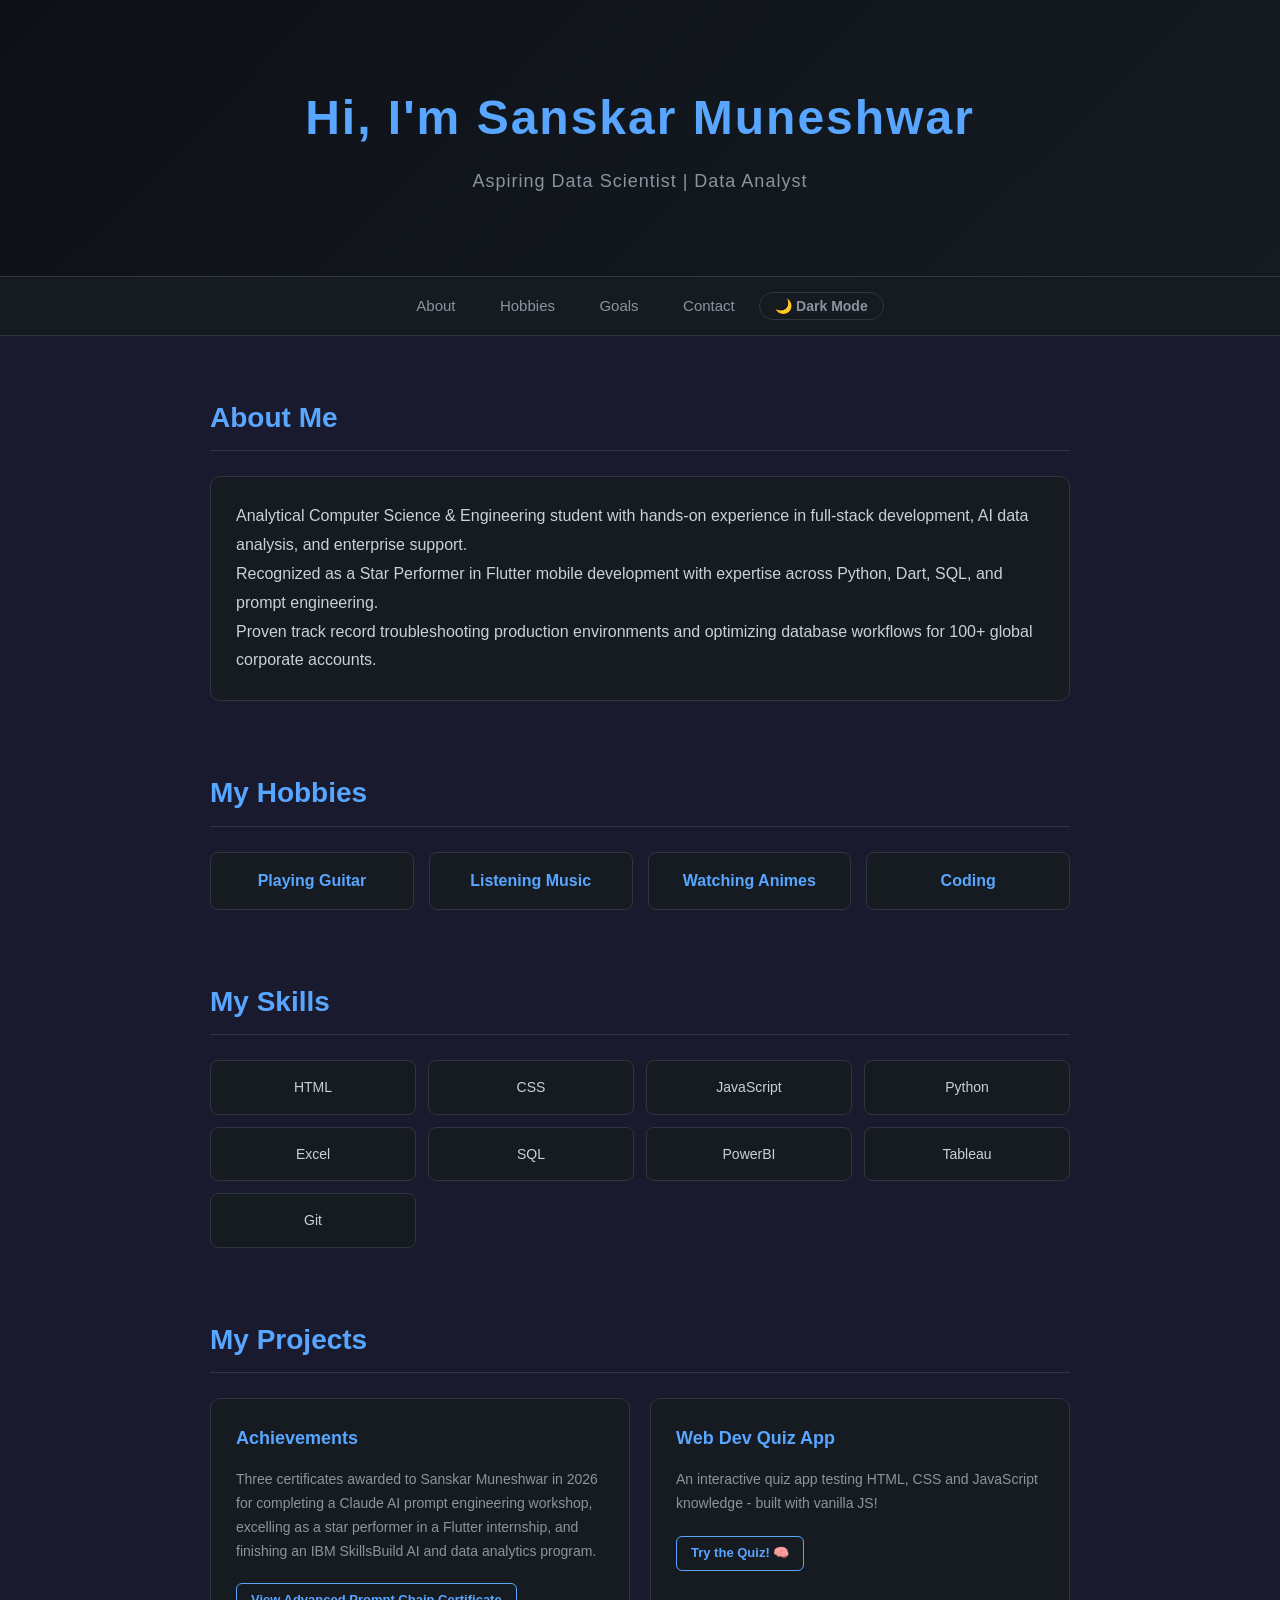
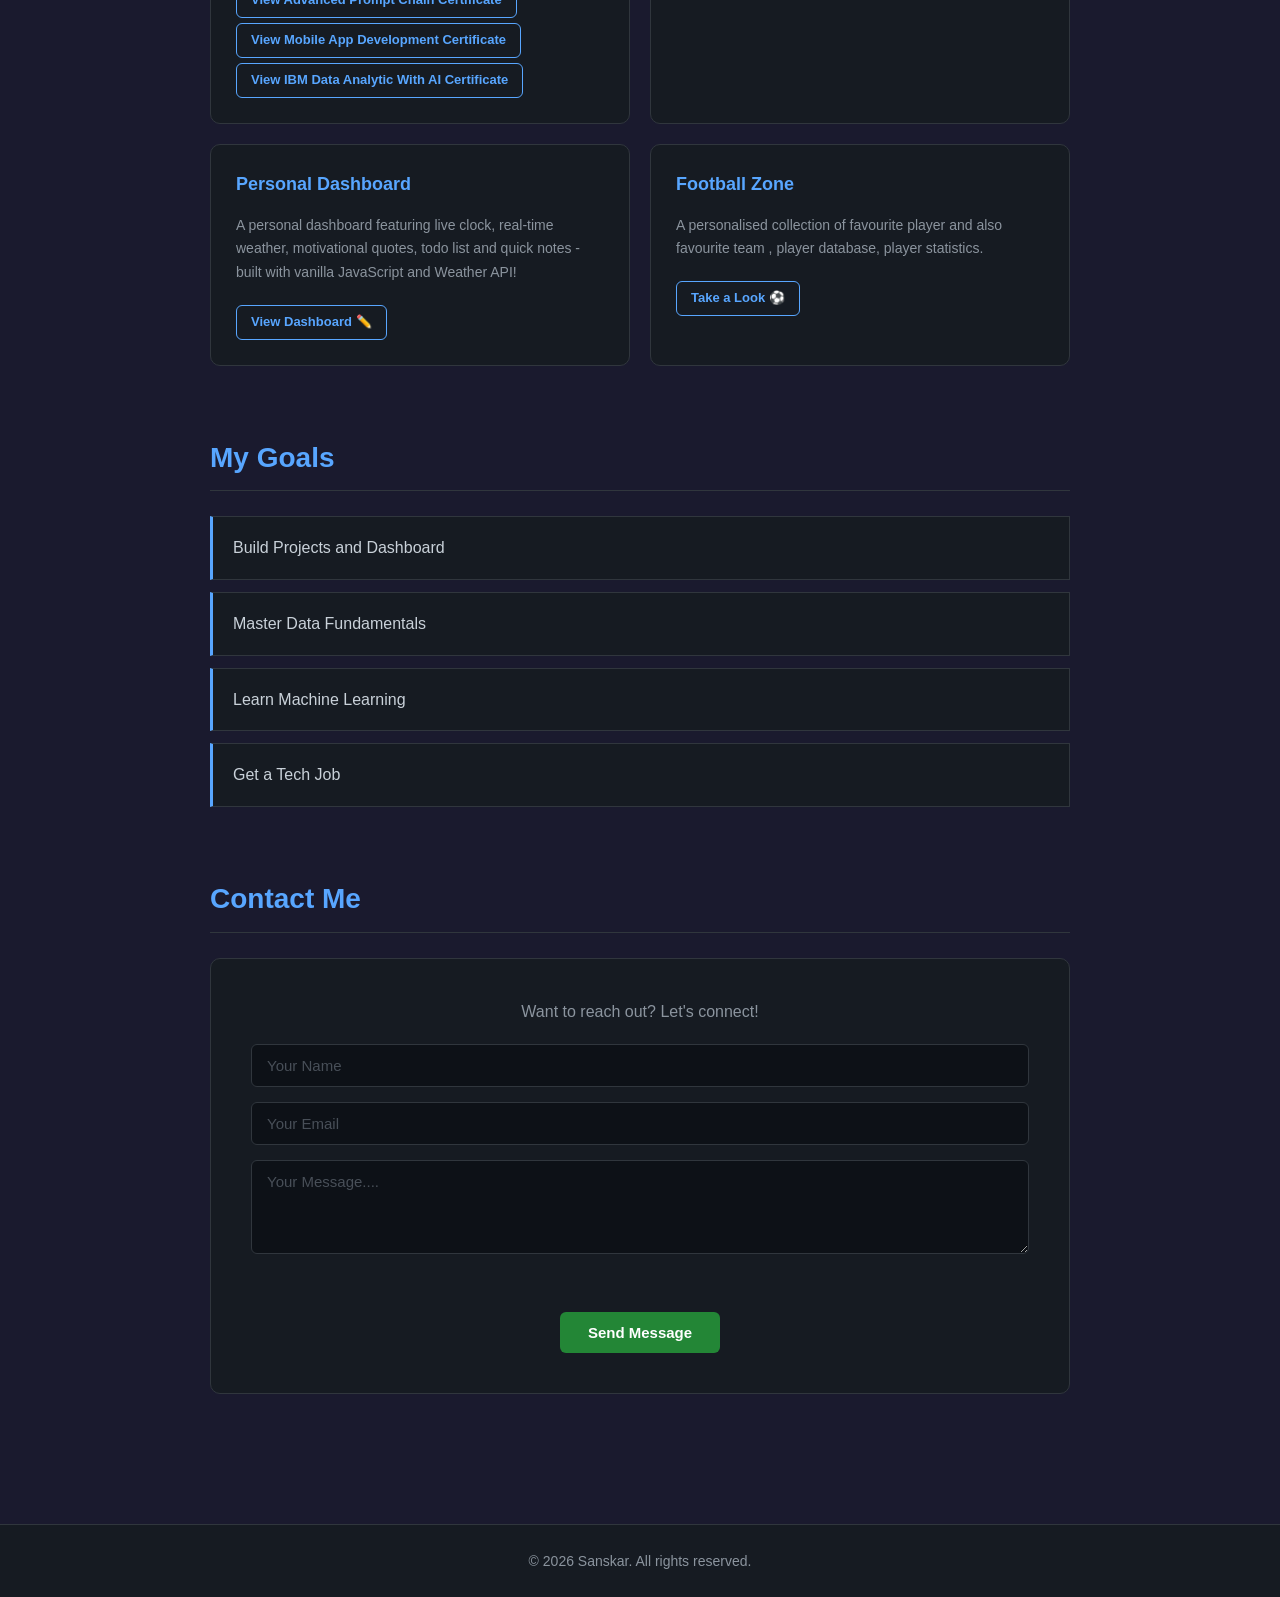
==== index.html @ 25634347 "professional summary is updated" ====
<!DOCTYPE html>
<html>
    <head>
        <title>Sanskar's Portfolio</title>
        <link rel="stylesheet" href="style.css" />
    </head>

    <body>

        <header>
            <h1 id="mainTitle"> Hi, I'm Sanskar Muneshwar</h1>
            <p id="tagline">Aspiring Data Scientist | Data Analyst </p>
        </header>

        <nav>
            <a href="#about">About</a>
            <a href="#hobbies">Hobbies</a>
            <a href="#goals">Goals</a>
            <a href="#contact">Contact</a>
            <button id="darkModeBtn"> 🌙 Dark Mode</button>
        </nav>

        <main>
            <section id="about">
                <h2>About Me</h2>
                <div class="about-card">
                <p> Analytical Computer Science & Engineering student with hands-on experience in full-stack development, AI data analysis, and enterprise support.
                <p>Recognized as a Star Performer in Flutter mobile development with expertise across Python, Dart, SQL, and prompt engineering.</p>
                <p>Proven track record troubleshooting production environments and optimizing database workflows for 100+ global corporate accounts.</p>
                </div>
             </section>

             <section id="hobbies">
                <h2>My Hobbies</h2>
                <div class="hobby-box">
                    <div class="hobby-item">  Playing Guitar</div>
                    <div class="hobby-item">  Listening Music</div>
                    <div class="hobby-item">  Watching Animes</div>
                    <div class="hobby-item">  Coding</div>
                </div>
             </section>

             <section id="skills">
                <h2>My Skills</h2>
                <div class="skills-grid">
                    <div class="skill-box">HTML</div>
                    <div class="skill-box">CSS</div>
                    <div class="skill-box">JavaScript</div>
                    <div class="skill-box">Python</div>
                    <div class="skill-box">Excel</div>
                    <div class="skill-box">SQL</div>
                    <div class="skill-box">PowerBI</div>
                    <div class="skill-box">Tableau</div>
                    <div class="skill-box">Git</div>
                </div>
             </section>

             <section id="projects">
                <h2>My Projects</h2>
                <div class="projects-grid">

                <div class="project-box">
                    <h3>Achievements</h3>
                    <p>Three certificates awarded to Sanskar Muneshwar in 2026 for completing a Claude AI prompt engineering workshop, excelling as a star performer in a Flutter internship, and finishing an IBM SkillsBuild AI and data analytics program.</p>
                    <a href="https://experience.4excelerate.org/verifications/certificate/80a070b0e0a0a020-00070a050-040a00090-1b0aXeEfH-XcX8Z9D2Q1KdMfSc3fD87aScS/MUNESHWAR" target="_blank">View Advanced Prompt Chain Certificate</a>
                    <a href="https://experience.4excelerate.org/verifications/certificate/80a070b0e0a0a020-00070a050-040a00090-1b0aAe0fT-HcC8P932S1NdCfEcRfF8Pa1cZ/MUNESHWAR" target="_blank">View Mobile App Development Certificate</a>
                    <a href="https://skills.yourlearning.ibm.com/certificate/share/2dab2ab58aewogICJvYmplY3RJZCIgOiAiUExBTi1ENDRBOUMyQzQ2M0MiLAogICJsZWFybmVyQ05VTSIgOiAiODUxMDU1NlJFRyIsCiAgIm9iamVjdFR5cGUiIDogIkFDVElWSVRZIgp93ed5d0ee17-10" target="_blank">View IBM Data Analytic With AI Certificate</a>
                </div>

                <div class="project-box">
                    <h3>Web Dev Quiz App</h3>
                    <p>An interactive quiz app testing HTML, CSS and JavaScript knowledge - built with vanilla JS!</p>
                    <a href="quiz/quiz.html">Try the Quiz! 🧠</a>
                </div>

                <div class="project-box">
                    <h3>Personal Dashboard</h3>
                    <p>A personal dashboard featuring live clock, real-time weather, motivational quotes, todo list and quick notes - built with vanilla JavaScript and Weather API!</p>
                    <a href="dashboard/dashboard.html">View Dashboard ✏️</a>
                </div>
                
                <div class="project-box">
                    <h3>Football Zone</h3>
                    <p>A personalised collection of favourite player and also favourite team , player database, player statistics.</p>
                    <a href="Football Zone/index.html">Take a Look ⚽</a>
                </div>
                
                </div>
             </section>

             <section id="goals">
                <h2>My Goals</h2>
                <ol class="goals-list">
                    <li>Build Projects and Dashboard</li>
                    <li>Master Data Fundamentals</li>
                    <li>Learn Machine Learning</li>
                    <li>Get a Tech Job</li>
                </ol>
             </section>

             <section id="contact">
                <h2>Contact Me</h2>
                <div class="contact-box">
                    <p>Want to reach out? Let's connect!</p>

                    <div class="form-group">
                        <input
                        type="text"
                        id="nameInput"
                        placeholder="Your Name"
                        />
                    </div>

                    <div class="form-group">
                        <input
                        type="email"
                        id="emailInput"
                        placeholder="Your Email"
                        />
                    </div>

                    <div class="form-group">
                        <textarea
                        id="messageInput"
                        placeholder="Your Message...."
                        rows="4"
                        ></textarea>
                    </div>

                <p id="formMessage"></p>    
                <button id="contactBtn">Send Message </button>
                  </div>
                 </section>
        </main>

        <footer>
            <p>&copy; 2026 Sanskar. All rights reserved.</p>
        </footer>

        <script src="script.js"></script>
        
    </body>
</html>
---- style.css ----
* {
    margin: 0;
    padding: 0;
    box-sizing: border-box;
}

body {
    font-family:  'Segoe UI', Tahoma, Geneva, Verdana, sans-serif;
    background-color: #0a0a0a;
    color: #e0e0e0;
    line-height: 1.6;
}

/* ===== HEADER ===== */
header {
    background: linear-gradient(135deg, #0d1117, #161b22);
    color: white;
    text-align: center;
    padding: 80px 20px;
    border-bottom: 1px solid #30363d;
    animation: fadeIn 1s ease;
}

header h1 {
    font-size: 52px;
    font-weight: 700;
    color: #58a6ff;
    margin-bottom: 10px;
    letter-spacing: 2px;
}

header p {
    font-size: 18px;
    color: #8b949e;
    letter-spacing: 1px;
}

/* ==== NAV ==== */
nav {
    background-color: #161b22;
    text-align: center;
    padding: 15px;
    position: sticky;
    top: 0;
    z-index: 100;
    border-bottom: 1px solid #30363d;
}

nav a {
    color: #8b949e;
    text-decoration: none;
    margin: 0 20px;
    font-weight: 500;
    font-size: 15px;
    transition: color 0.3s ease;
}

nav a:hover {
    color: #58a6ff;
}

#darkModeBtn {
    background: transparent;
    border: 1px solid #30363d;
    color: #8b949e;
    padding: 5px 15px;
    border-radius: 20px;
    cursor: pointer;
    font-size: 14px;
    transition: all 0.3s ease;
}

#darkModeBtn:hover {
    border-color: #58a6ff;
    color: #58a6ff;
}

/* ===== MAIN ===== */
main {
    max-width: 900px;
    margin: 0 auto;
    padding: 60px 20px;
}

section {
    margin-bottom: 70px;
}

h2 {
    font-size: 28px;
    color: #58a6ff;
    margin-bottom: 25px;
    padding-bottom: 10px;
    border-bottom: 1px solid #30363d;
    display: block;
}

/* ===== ABOUT ===== */
.about-card {
    background-color: #161b22;
    border: 1px solid #30363d;
    border-radius: 10px;
    padding: 25px;
    color: #c9d1d9;
    font-size: 16px;
    line-height: 1.8;
}

/* ===== HOBBIES ===== */
.hobby-box {
    display: flex;
    gap: 15px;
    flex-wrap: wrap;
}

.hobby-item {
    flex: 1;
    min-width: 120px;
    background-color: #161b22;
    color: #58a6ff;
    padding: 15px 20px;
    border-radius: 8px;
    text-align: center;
    font-weight: 600;
    border: 1px solid #30363d;
    transition: all 0.3s ease;
    cursor: pointer;
}

.hobby-item:hover {
    border-color: #58a6ff;
    background-color: #1f2937;
    transform: translateY(-3px);
    box-shadow: 0 4px 15px rgba(88, 166, 255, 0.2);
}

/* ===== SKILLS ===== */
.skills-grid {
    display: grid;
    grid-template-columns: repeat(4, 1fr);
    gap: 12px;
}

.skill-box {
    background-color: #161b22;
    color: #c9d1d9;
    padding: 15px 10px;
    border-radius: 8px;
    text-align: center;
    font-weight: 500;
    font-size: 14px;
    border: 1px solid #30363d;
    transition: all 0.3s ease;
    cursor: pointer;
}

.skill-box:hover {
    border-color: #58a6ff;
    color: #58a6ff;
    transform: translateY(-3px);
    box-shadow: 0 4px 15px rgba(88, 166, 255, 0.15);
}

/* ==== PROJECTS ==== */
.projects-grid {
    display: grid;
    grid-template-columns: repeat(2, 1fr);
    gap: 20px;
}

.project-box {
    background-color: #161b22;
    border: 1px solid #30363d;
    border-radius: 10px;
    padding: 25px;
    transition: all 0.3s ease;
}

.project-box:hover {
    border-color: #58a6ff;
    transform: translateY(-5px);
    box-shadow: 0 8px 25px rgba(88, 166, 255, 0.15);
}

.project-box h3 {
    color: #58a6ff;
    font-size: 18px;
    margin-bottom: 15px;
}

.project-box p {
    color: #8b949e;
    font-size: 14px;
    line-height: 1.7;
    margin-bottom: 15px;
}

.project-box a {
    display: inline-block;
    margin-top: 5px;
    margin-right: 10px;
    background-color: transparent;
    color: #58a6ff;
    padding: 6px 14px;
    border-radius: 6px;
    text-decoration: none;
    font-size: 13px;
    font-weight: 600;
    border: 1px solid #58a6ff;
    transition: all 0.3s ease;
}

.project-box a:hover {
    background-color: #58a6ff;
    color: #0a0a0a;
}

/* ==== GOALS ==== */
.goals-list {
    list-style: none;
    padding: 0;
}

.goals-list li {
    background-color: #161b22;
    padding: 18px 20px;
    margin-bottom: 12px;
    border-left: 3px solid #58a6ff;
    color: #c9d1d9;
    font-weight: 500;
    transition: all 0.3s ease;
    border-top: 1px solid #30363d;
    border-right: 1px solid #30363d;
    border-bottom: 1px solid #30363d;
}

.goals-list li:hover {
    background-color: #1f2937;
    transform: translateX(5px);
    color: #58a6ff;
}

/* ==== CONTACT ==== */
.contact-box {
    background-color: #161b22;
    border: 1px solid #30363d;
    border-radius: 10px;
    padding: 40px;
    text-align: center;
}

.contact-box p {
    color: #8b949e;
    font-size: 16px;
    margin-bottom: 20px;
}

button {
    background-color: #238636;
    color: white;
    border: none;
    padding: 12px 28px;
    font-size: 15px;
    border-radius: 6px;
    cursor: pointer;
    font-weight: 600;
    transition: all 0.3s ease;
}

button:hover {
    background-color: #2ea043;
    transform: translateY(-2px);
    box-shadow: 0 4px 15px rgba(35, 134, 54, 0.4 );
}

/* FORM STYLING */
.form-group {
    margin-bottom: 15px;
}

.form-group input,
.form-group textarea {
    width: 100%;
    padding: 12px 15px;
    background-color: #0d1117;
    border: 1px solid #30363d;
    border-radius: 6px;
    color: #c9d1d9;
    font-size: 15px;
    font-family: 'Segoe UI', sans-serif;
    transition: border-color 0.3s ease;
}

.form-group input:focus,
.form-group textarea:focus {
    outline: none;
    border-color: #58a6ff;
}

.form-group input::placeholder,
.form-group textarea::placeholder {
    color: #484f58;
}

#formMessage {
    margin-bottom: 15px;
    font-size: 14px;
    font-weight: 600;
    min-height: 20px;
}

/* ==== FOOTER ==== */
footer {
    background-color: #161b22;
    color: #8b949e;
    text-align: center;
    padding: 25px;
    border-top: 1px solid #30363d;
    font-size: 14px;
}

/* ===== ANIMATIONS ===== */
@keyframes fadeIn {
    from { opacity: 0; transform: translate(-20px); }
    to   { opacity: 1; transform: translateY(0); }
}
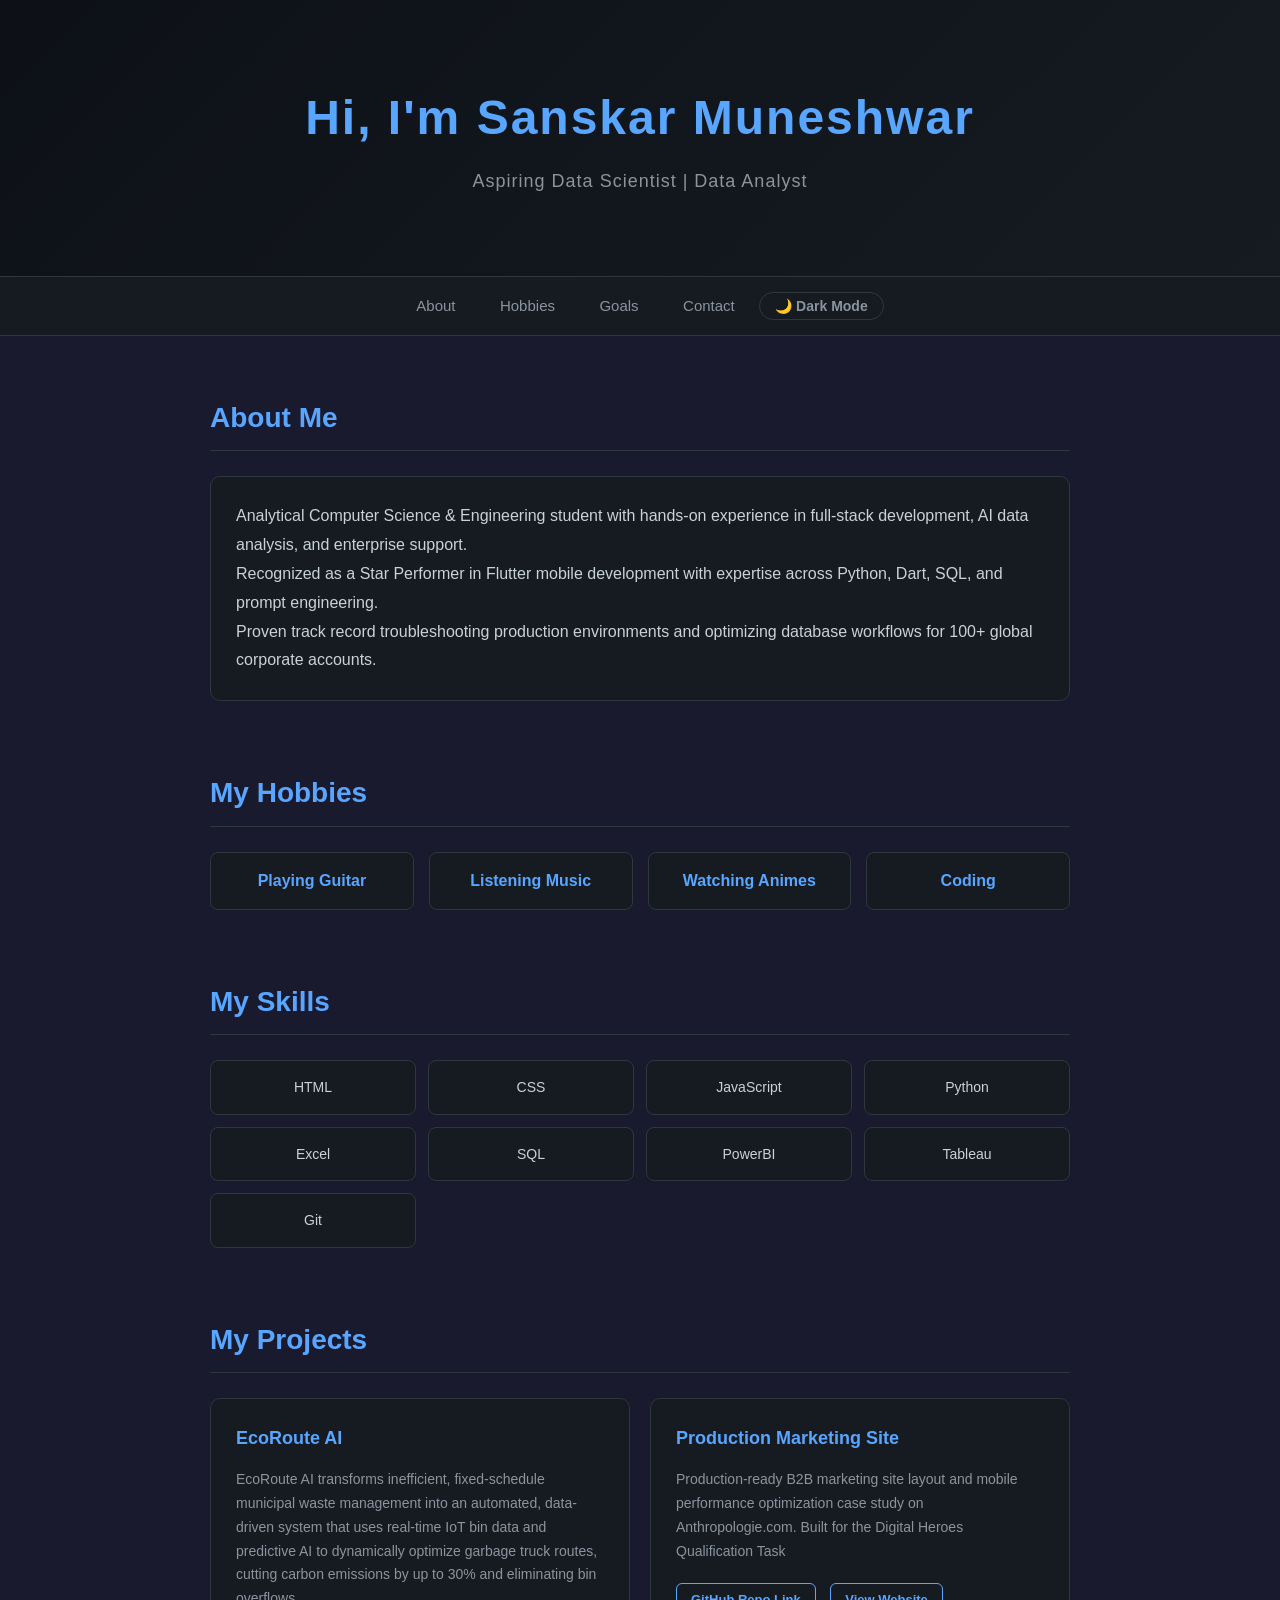
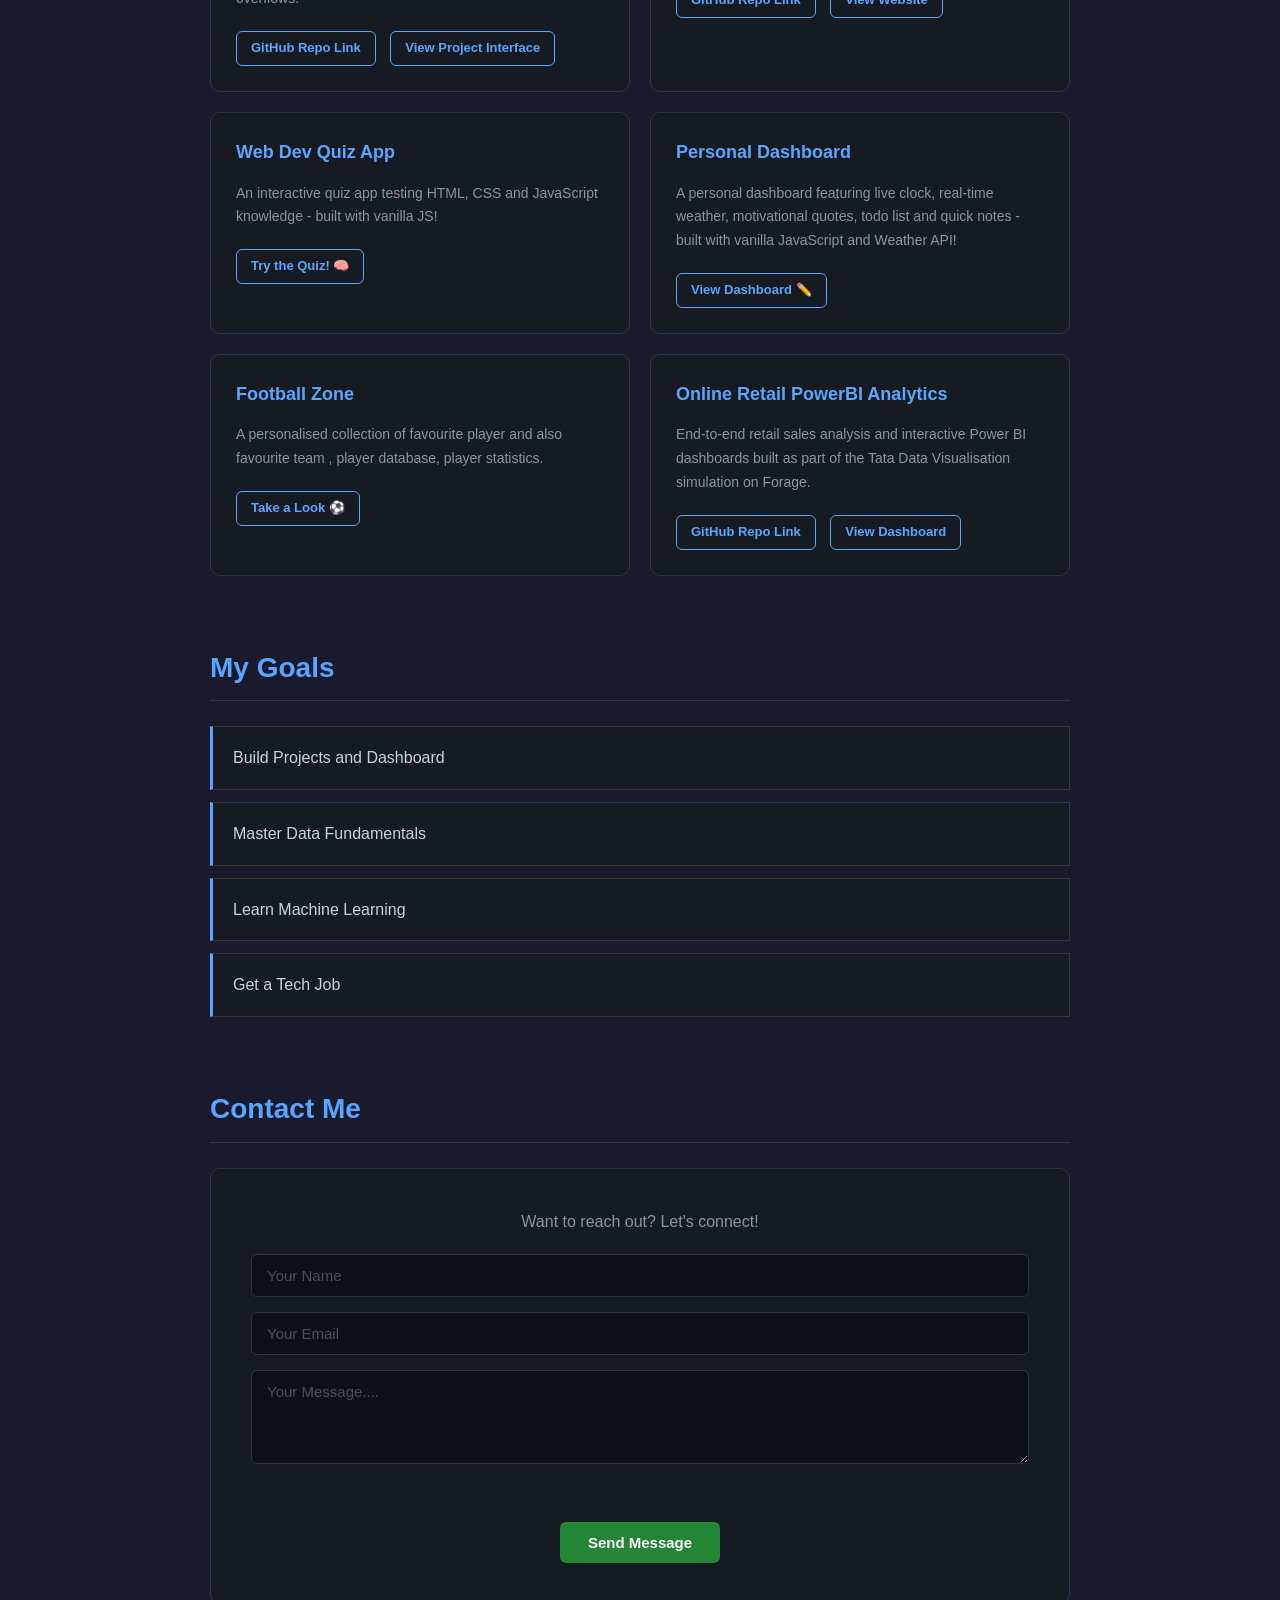
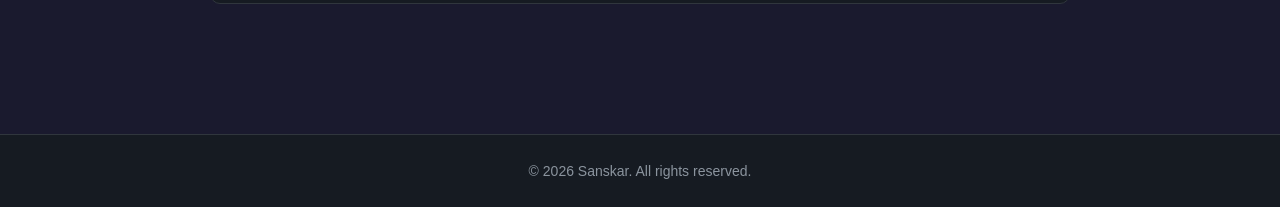
==== commit 7a39d781: "Brand New projects are deployed and showcased in portfolio" ====
--- a/index.html
+++ b/index.html
@@ -59,13 +59,19 @@
                 <h2>My Projects</h2>
                 <div class="projects-grid">
 
+                   <div class="project-box">
+                    <h3>EcoRoute AI</h3>
+                    <p>EcoRoute AI transforms inefficient, fixed-schedule municipal waste management into an automated, data-driven system that uses real-time IoT bin data and predictive AI to dynamically optimize garbage truck routes, cutting carbon emissions by up to 30% and eliminating bin overflows.</p>
+                    <a href="https://github.com/sanskar00-debug/EcoRoute-AI.git">GitHub Repo Link</a>
+                    <a href="https://sanskar00-debug.github.io/EcoRoute-AI/">View Project Interface</a>
+                </div>   
+
                 <div class="project-box">
-                    <h3>Achievements</h3>
-                    <p>Three certificates awarded to Sanskar Muneshwar in 2026 for completing a Claude AI prompt engineering workshop, excelling as a star performer in a Flutter internship, and finishing an IBM SkillsBuild AI and data analytics program.</p>
-                    <a href="https://experience.4excelerate.org/verifications/certificate/80a070b0e0a0a020-00070a050-040a00090-1b0aXeEfH-XcX8Z9D2Q1KdMfSc3fD87aScS/MUNESHWAR" target="_blank">View Advanced Prompt Chain Certificate</a>
-                    <a href="https://experience.4excelerate.org/verifications/certificate/80a070b0e0a0a020-00070a050-040a00090-1b0aAe0fT-HcC8P932S1NdCfEcRfF8Pa1cZ/MUNESHWAR" target="_blank">View Mobile App Development Certificate</a>
-                    <a href="https://skills.yourlearning.ibm.com/certificate/share/2dab2ab58aewogICJvYmplY3RJZCIgOiAiUExBTi1ENDRBOUMyQzQ2M0MiLAogICJsZWFybmVyQ05VTSIgOiAiODUxMDU1NlJFRyIsCiAgIm9iamVjdFR5cGUiIDogIkFDVElWSVRZIgp93ed5d0ee17-10" target="_blank">View IBM Data Analytic With AI Certificate</a>
-                </div>
+                    <h3>Production Marketing Site</h3>
+                    <p>Production-ready B2B marketing site layout and mobile performance optimization case study on Anthropologie.com. Built for the Digital Heroes Qualification Task</p>
+                    <a href="https://github.com/sanskar00-debug/production-marketing-site.git">GitHub Repo Link</a>
+                    <a href="https://sanskar-digital-heroes.netlify.app/">View Website</a>
+                    </div>
 
                 <div class="project-box">
                     <h3>Web Dev Quiz App</h3>
@@ -84,6 +90,14 @@
                     <p>A personalised collection of favourite player and also favourite team , player database, player statistics.</p>
                     <a href="Football Zone/index.html">Take a Look ⚽</a>
                 </div>
+                 
+                <div class="project-box">
+                    <h3>Online Retail PowerBI Analytics</h3>
+                    <p>End-to-end retail sales analysis and interactive Power BI dashboards built as part of the Tata Data Visualisation simulation on Forage.</p>
+                    <a href="https://github.com/sanskar00-debug/online-retail-powerbi-analytics.git">GitHub Repo Link</a>
+                    <a href="https://sanskar00-debug.github.io/online-retail-powerbi-analytics/">View Dashboard</a>
+                    </div>
+              
                 
                 </div>
              </section>
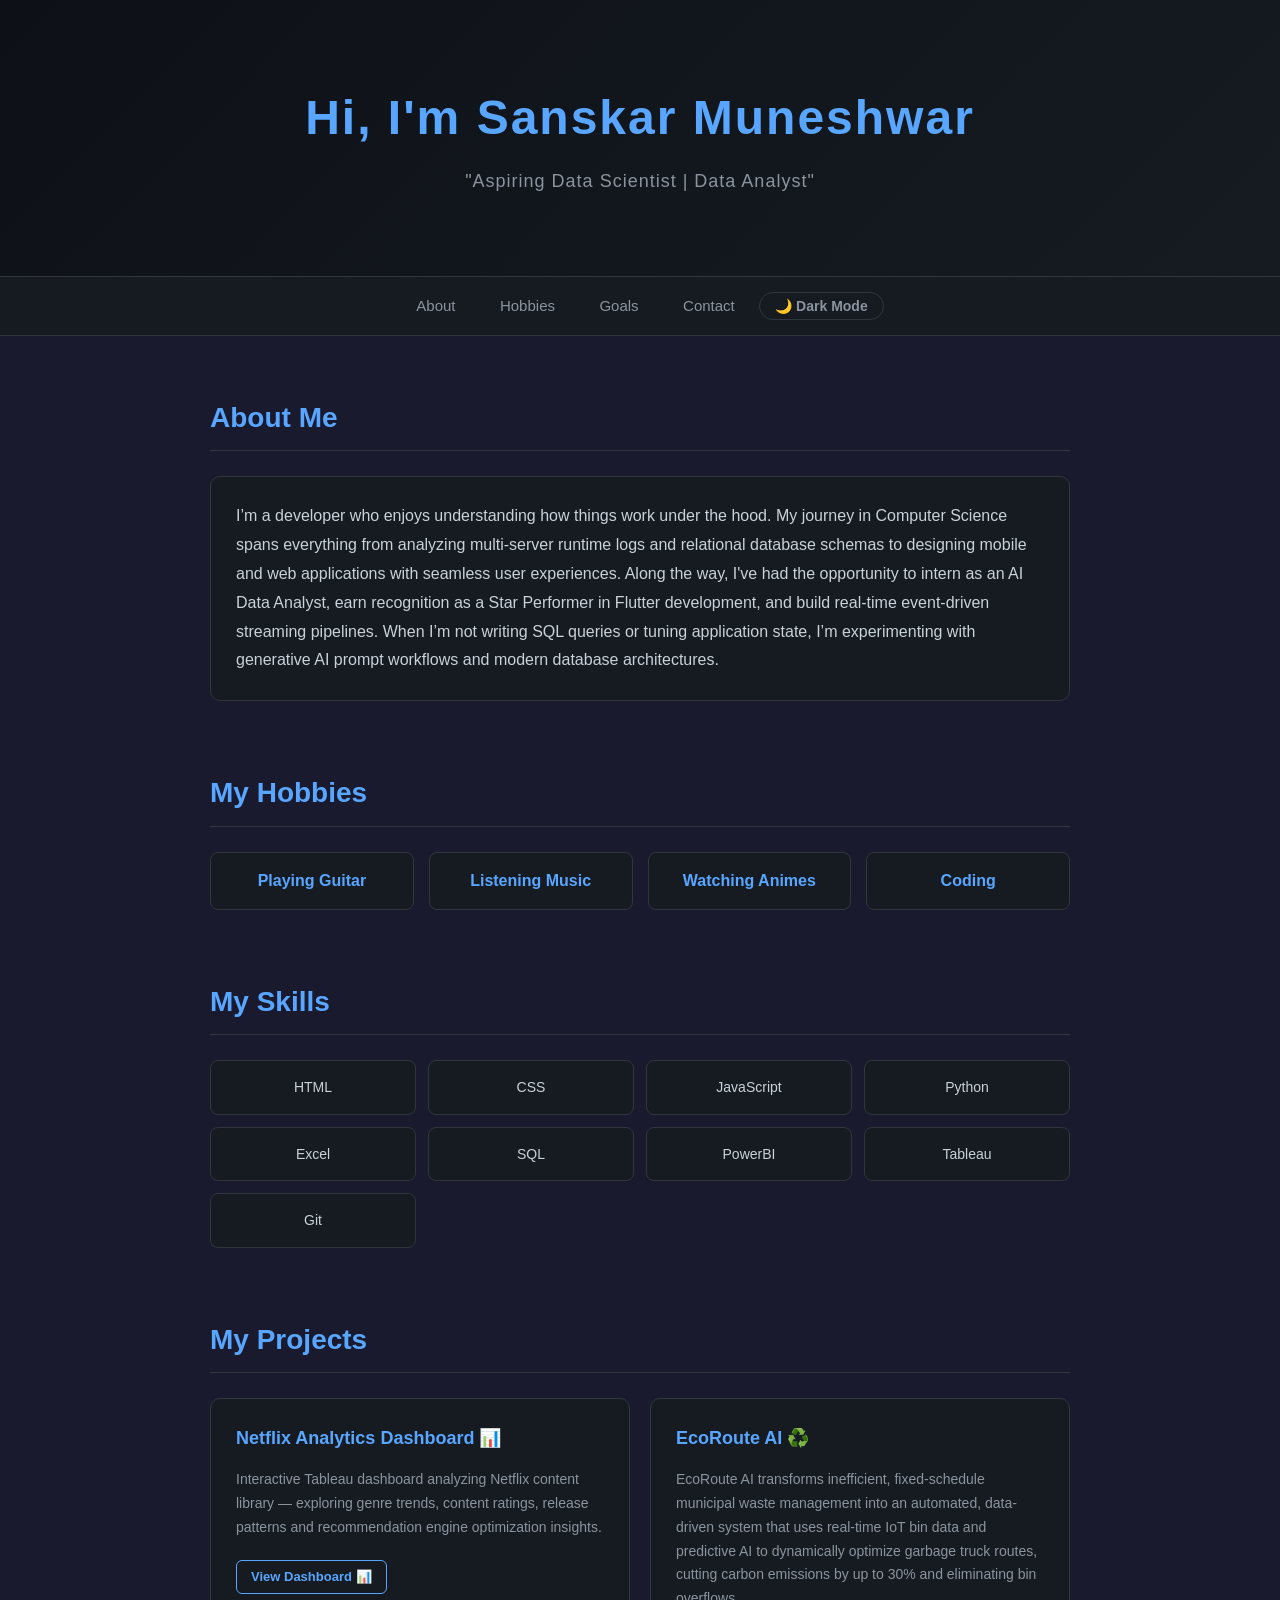
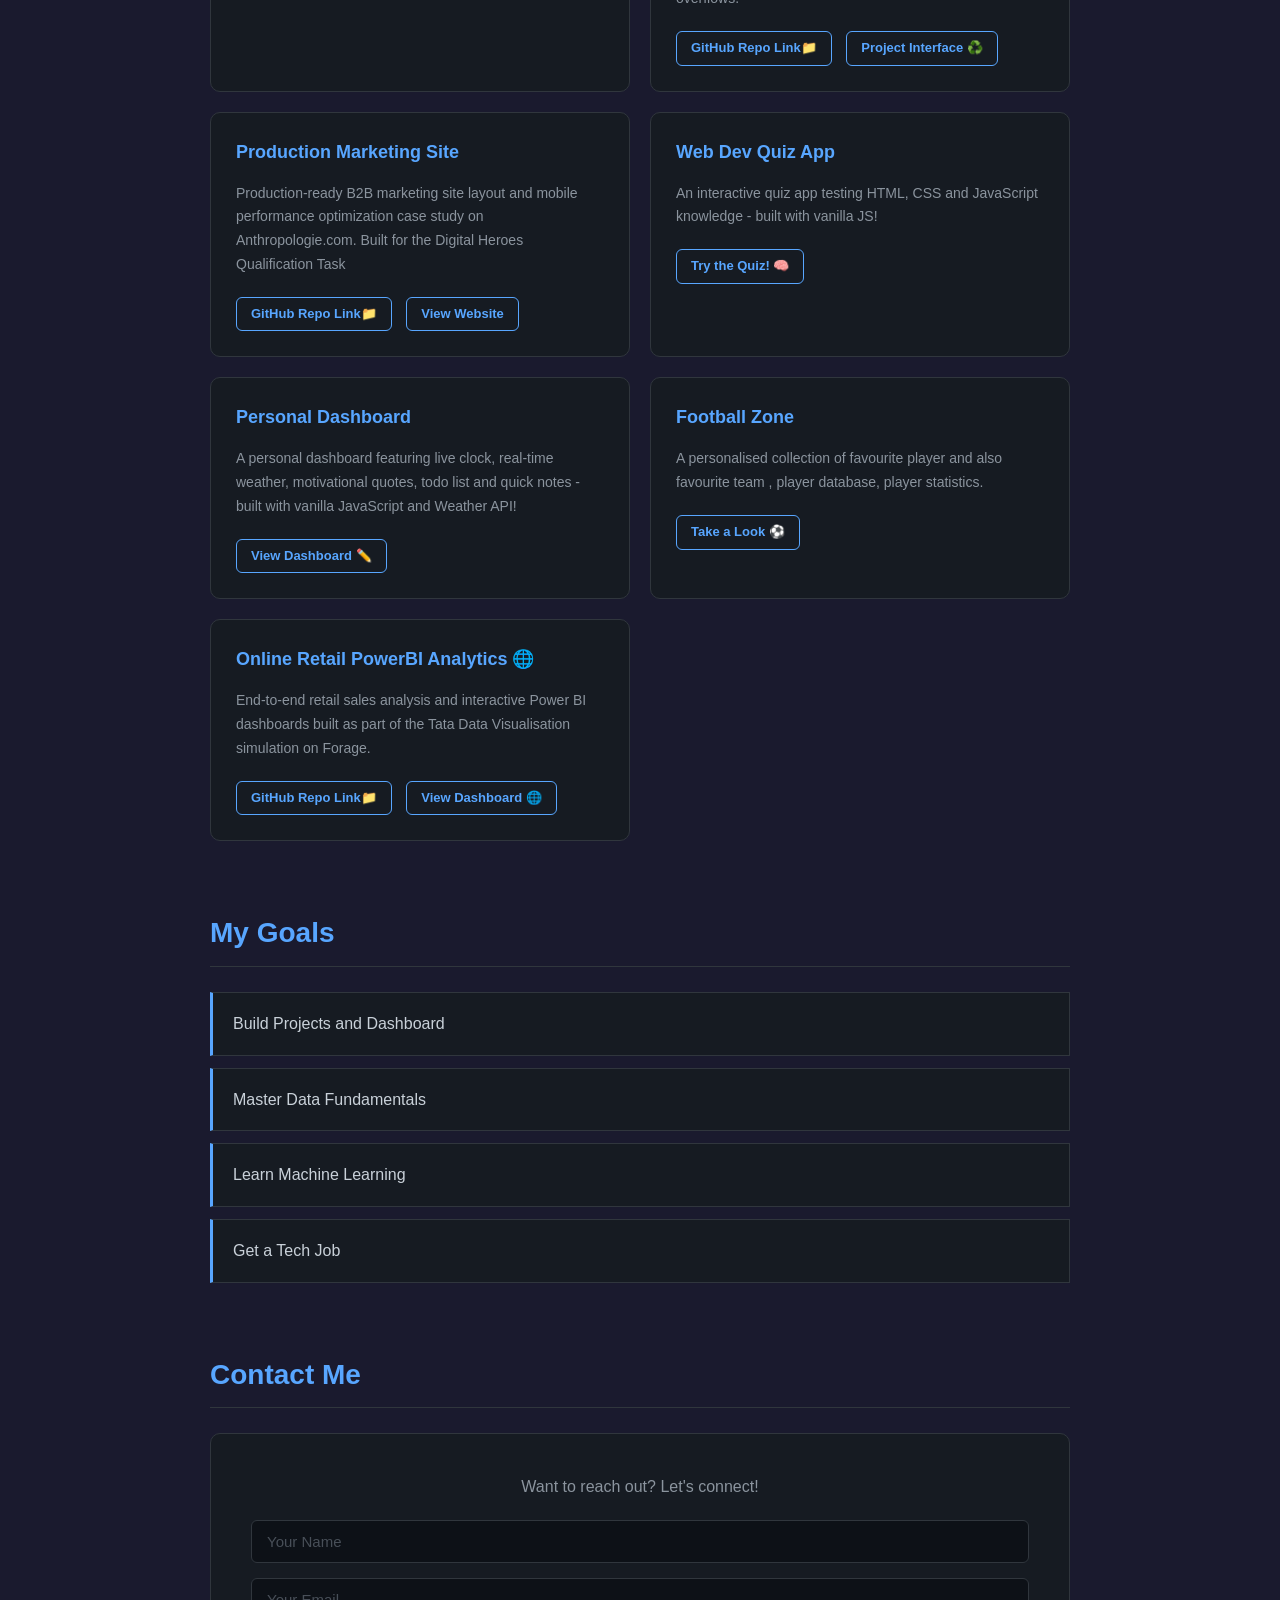
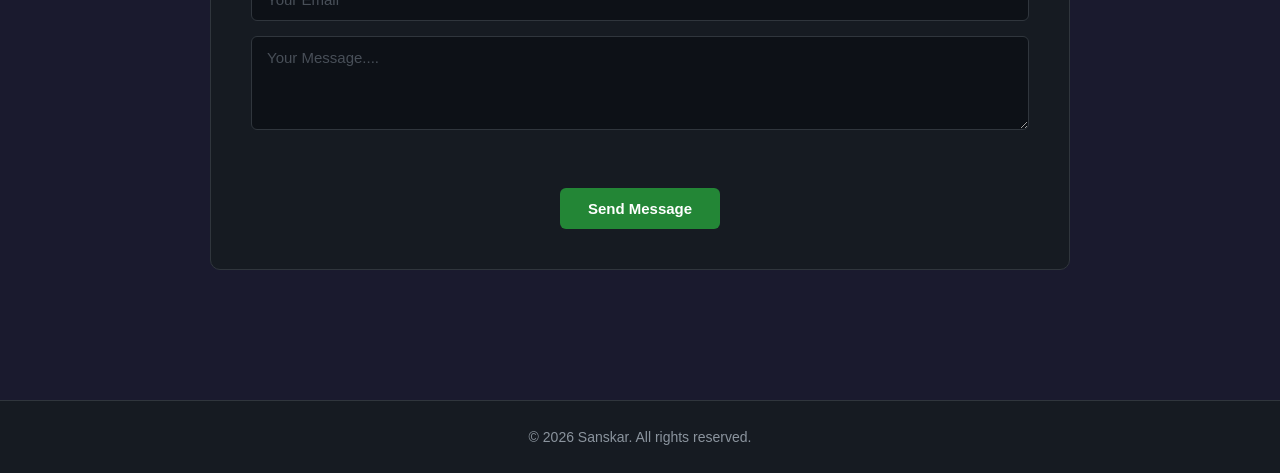
==== commit 4af70075: "New Project is added to do the list and Fixed small bugs" ====
--- a/index.html
+++ b/index.html
@@ -9,7 +9,7 @@
 
         <header>
             <h1 id="mainTitle"> Hi, I'm Sanskar Muneshwar</h1>
-            <p id="tagline">Aspiring Data Scientist | Data Analyst </p>
+            <p id="tagline">"Aspiring Data Scientist | Data Analyst"</p>
         </header>
 
         <nav>
@@ -24,9 +24,7 @@
             <section id="about">
                 <h2>About Me</h2>
                 <div class="about-card">
-                <p> Analytical Computer Science & Engineering student with hands-on experience in full-stack development, AI data analysis, and enterprise support.
-                <p>Recognized as a Star Performer in Flutter mobile development with expertise across Python, Dart, SQL, and prompt engineering.</p>
-                <p>Proven track record troubleshooting production environments and optimizing database workflows for 100+ global corporate accounts.</p>
+                <p>I’m a developer who enjoys understanding how things work under the hood. My journey in Computer Science spans everything from analyzing multi-server runtime logs and relational database schemas to designing mobile and web applications with seamless user experiences. Along the way, I've had the opportunity to intern as an AI Data Analyst, earn recognition as a Star Performer in Flutter development, and build real-time event-driven streaming pipelines. When I’m not writing SQL queries or tuning application state, I’m experimenting with generative AI prompt workflows and modern database architectures.</p>                
                 </div>
              </section>
 
@@ -59,18 +57,24 @@
                 <h2>My Projects</h2>
                 <div class="projects-grid">
 
+                <div class="project-box">
+                <h3>Netflix Analytics Dashboard 📊</h3>
+                <p>Interactive Tableau dashboard analyzing Netflix content library — exploring genre trends, content ratings, release patterns and recommendation engine optimization insights.</p>
+                <a href="https://sanskar00-debug.github.io/netflix-analytics-dashboard/" target="_blank">View Dashboard 📊</a>
+                </div>
+
                    <div class="project-box">
-                    <h3>EcoRoute AI</h3>
+                    <h3>EcoRoute AI ♻️</h3>
                     <p>EcoRoute AI transforms inefficient, fixed-schedule municipal waste management into an automated, data-driven system that uses real-time IoT bin data and predictive AI to dynamically optimize garbage truck routes, cutting carbon emissions by up to 30% and eliminating bin overflows.</p>
-                    <a href="https://github.com/sanskar00-debug/EcoRoute-AI.git">GitHub Repo Link</a>
-                    <a href="https://sanskar00-debug.github.io/EcoRoute-AI/">View Project Interface</a>
+                    <a href="https://github.com/sanskar00-debug/EcoRoute-AI.git" target="_blank">GitHub Repo Link📁</a>
+                    <a href="https://sanskar00-debug.github.io/EcoRoute-AI/" target="_blank">Project Interface ♻️</a>
                 </div>   
 
                 <div class="project-box">
                     <h3>Production Marketing Site</h3>
                     <p>Production-ready B2B marketing site layout and mobile performance optimization case study on Anthropologie.com. Built for the Digital Heroes Qualification Task</p>
-                    <a href="https://github.com/sanskar00-debug/production-marketing-site.git">GitHub Repo Link</a>
-                    <a href="https://sanskar-digital-heroes.netlify.app/">View Website</a>
+                    <a href="https://github.com/sanskar00-debug/production-marketing-site.git" target="_blank">GitHub Repo Link📁</a>
+                    <a href="https://sanskar-digital-heroes.netlify.app/" target="_blank">View Website</a>
                     </div>
 
                 <div class="project-box">
@@ -88,14 +92,14 @@
                 <div class="project-box">
                     <h3>Football Zone</h3>
                     <p>A personalised collection of favourite player and also favourite team , player database, player statistics.</p>
-                    <a href="Football Zone/index.html">Take a Look ⚽</a>
+                    <a href="football-zone/index.html">Take a Look ⚽</a>
                 </div>
                  
                 <div class="project-box">
-                    <h3>Online Retail PowerBI Analytics</h3>
+                    <h3>Online Retail PowerBI Analytics 🌐</h3>
                     <p>End-to-end retail sales analysis and interactive Power BI dashboards built as part of the Tata Data Visualisation simulation on Forage.</p>
-                    <a href="https://github.com/sanskar00-debug/online-retail-powerbi-analytics.git">GitHub Repo Link</a>
-                    <a href="https://sanskar00-debug.github.io/online-retail-powerbi-analytics/">View Dashboard</a>
+                    <a href="https://github.com/sanskar00-debug/online-retail-powerbi-analytics.git">GitHub Repo Link📁</a>
+                    <a href="https://sanskar00-debug.github.io/online-retail-powerbi-analytics/">View Dashboard 🌐</a>
                     </div>
               
                 
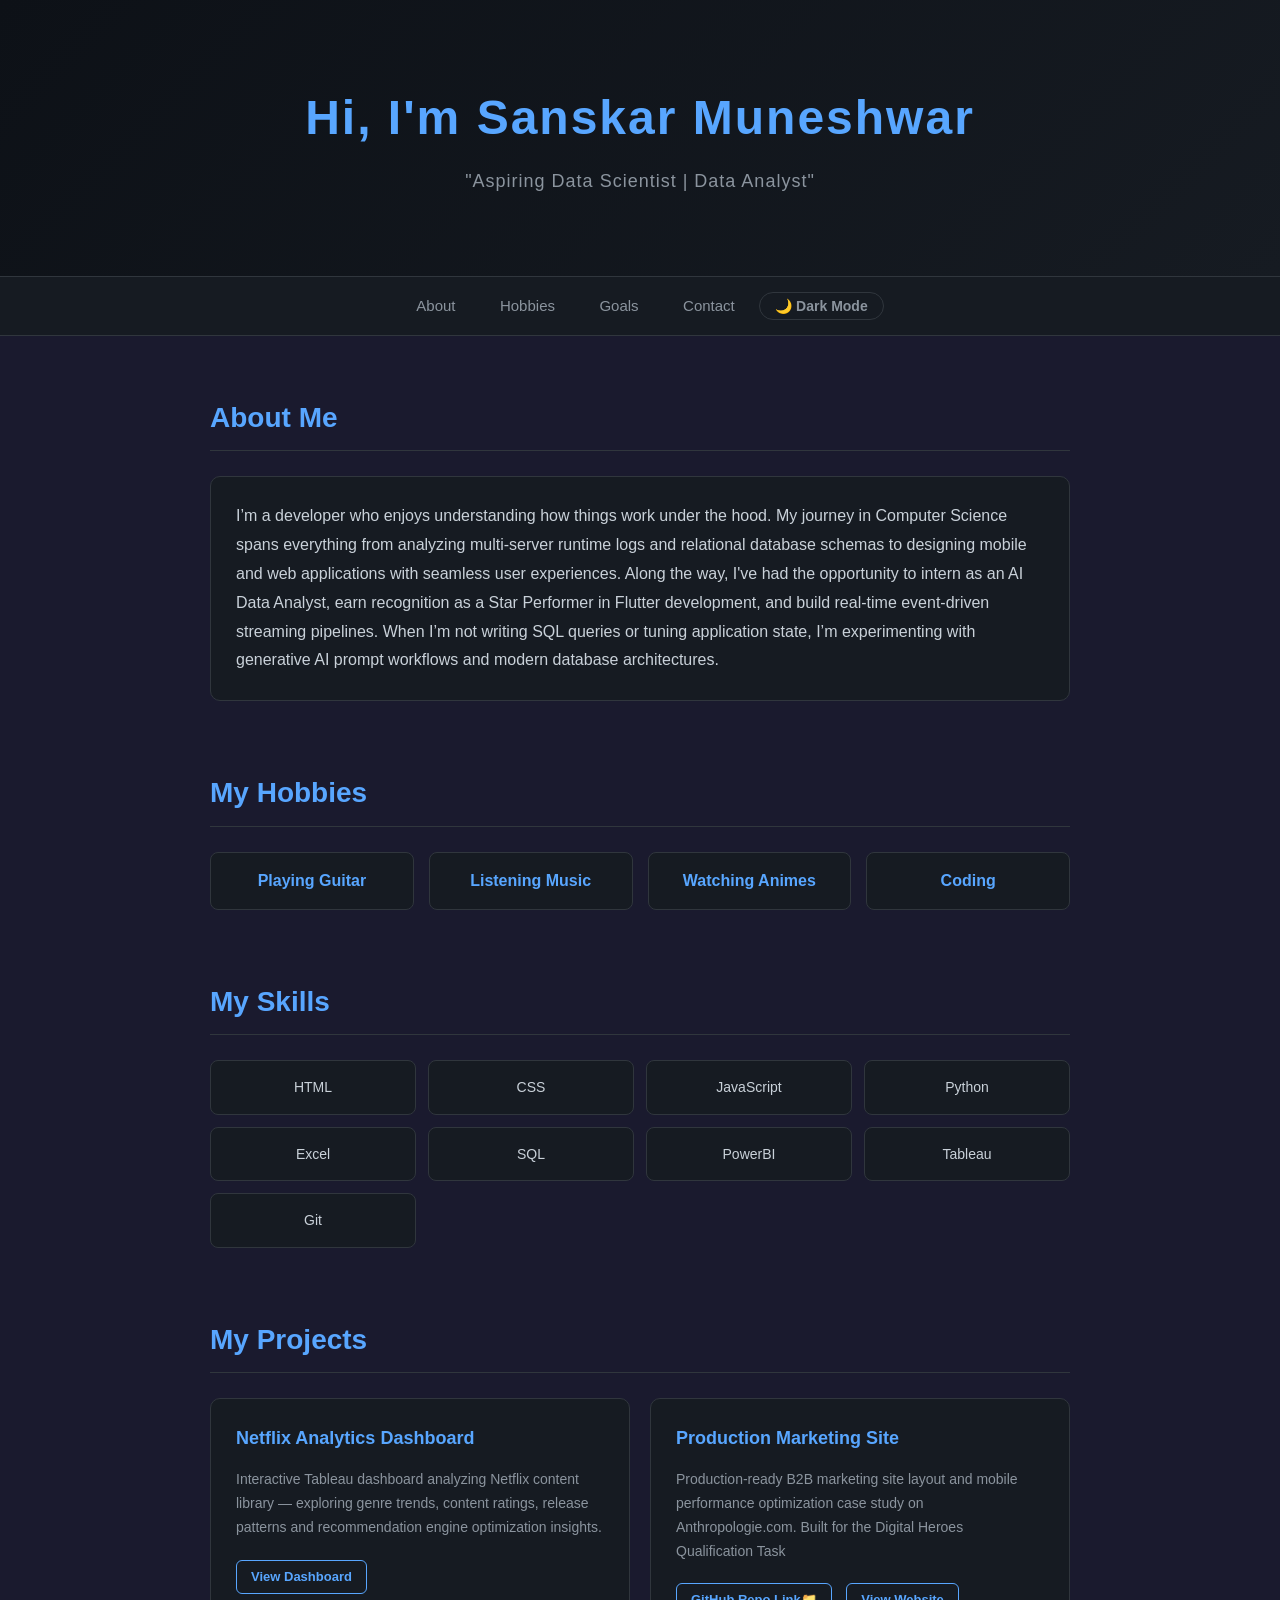
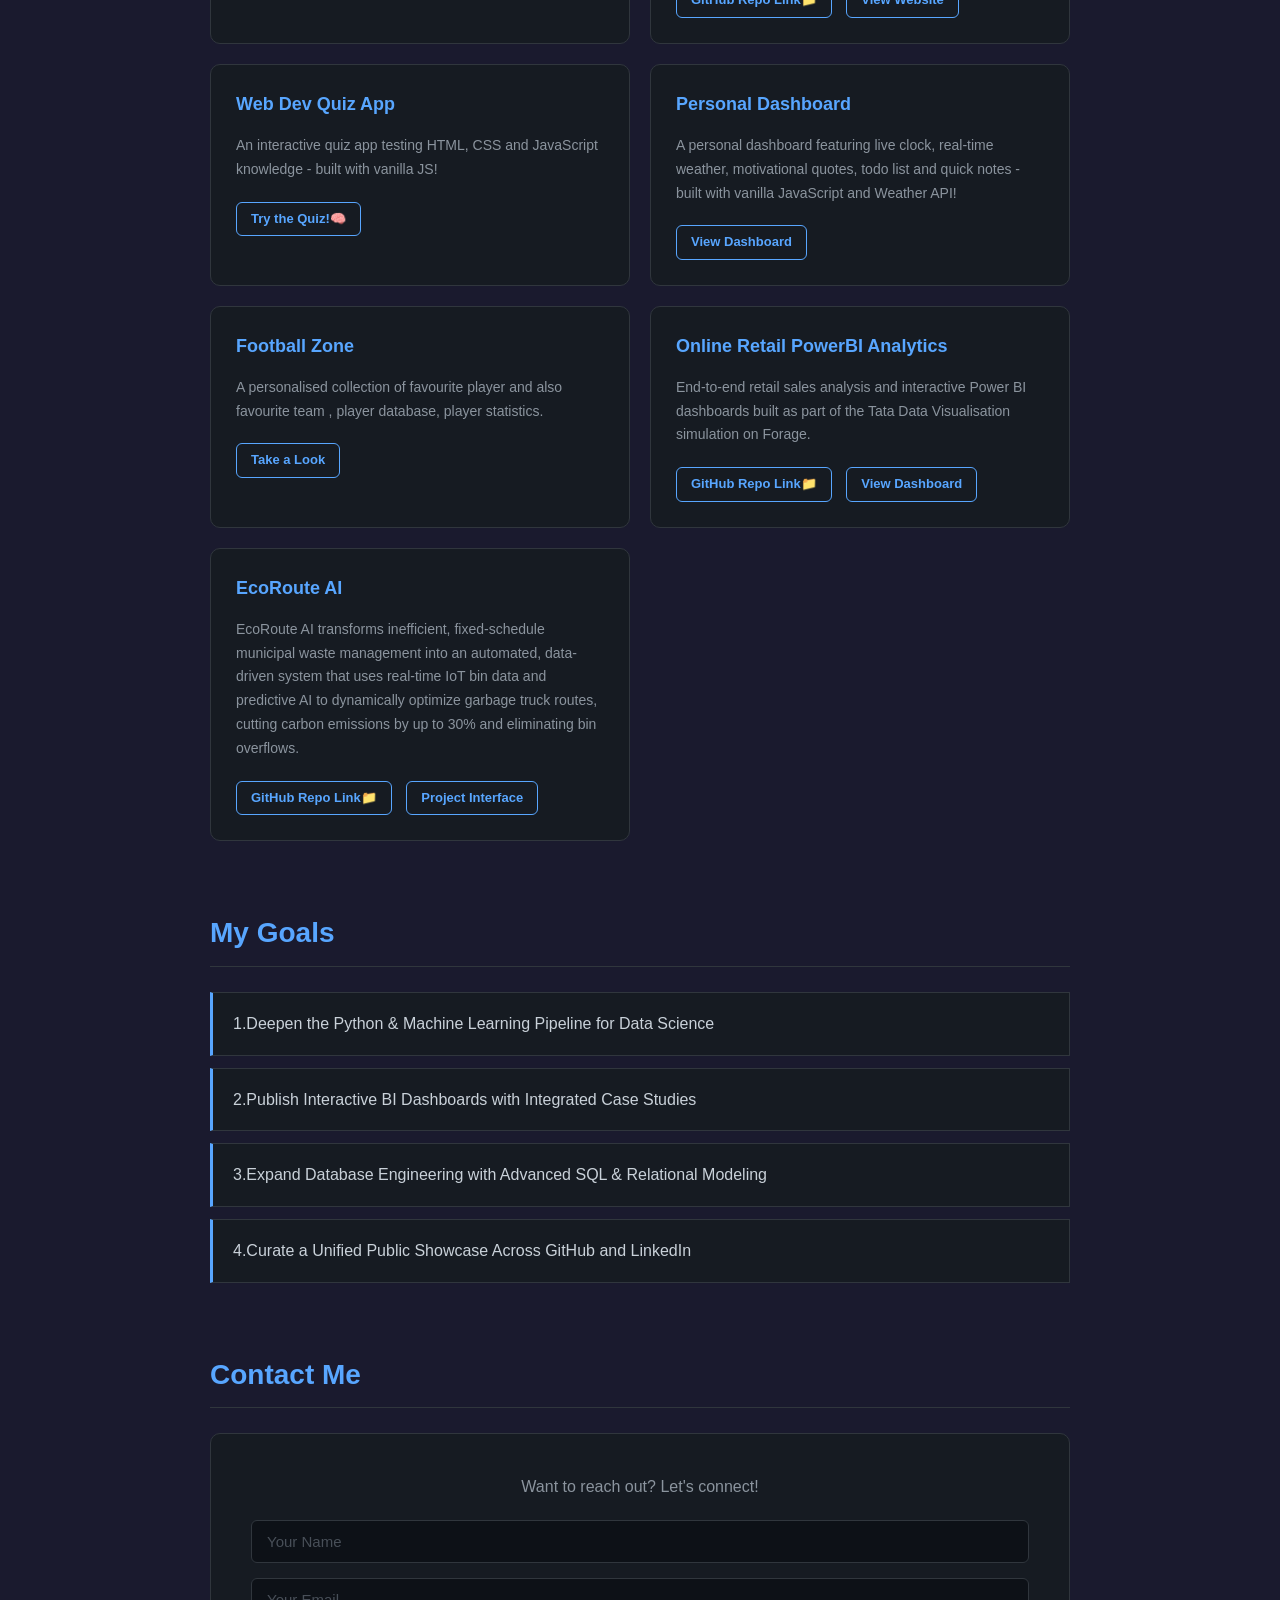
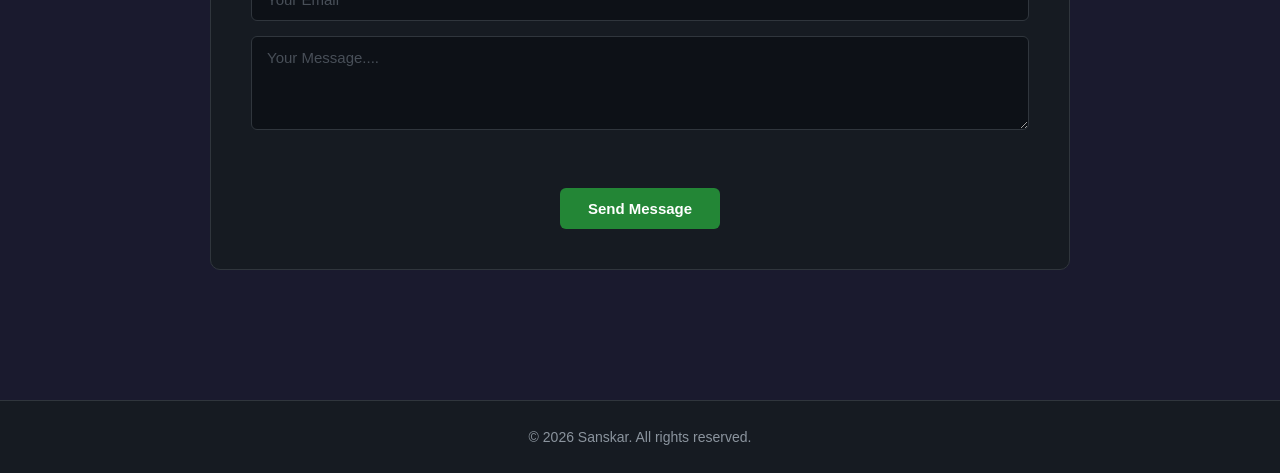
==== commit efdf2d7d: "Fixed typical Typos and Mistakes" ====
--- a/index.html
+++ b/index.html
@@ -58,17 +58,10 @@
                 <div class="projects-grid">
 
                 <div class="project-box">
-                <h3>Netflix Analytics Dashboard 📊</h3>
+                <h3>Netflix Analytics Dashboard</h3>
                 <p>Interactive Tableau dashboard analyzing Netflix content library — exploring genre trends, content ratings, release patterns and recommendation engine optimization insights.</p>
-                <a href="https://sanskar00-debug.github.io/netflix-analytics-dashboard/" target="_blank">View Dashboard 📊</a>
+                <a href="https://sanskar00-debug.github.io/netflix-analytics-dashboard/" target="_blank">View Dashboard</a>
                 </div>
-
-                   <div class="project-box">
-                    <h3>EcoRoute AI ♻️</h3>
-                    <p>EcoRoute AI transforms inefficient, fixed-schedule municipal waste management into an automated, data-driven system that uses real-time IoT bin data and predictive AI to dynamically optimize garbage truck routes, cutting carbon emissions by up to 30% and eliminating bin overflows.</p>
-                    <a href="https://github.com/sanskar00-debug/EcoRoute-AI.git" target="_blank">GitHub Repo Link📁</a>
-                    <a href="https://sanskar00-debug.github.io/EcoRoute-AI/" target="_blank">Project Interface ♻️</a>
-                </div>   
 
                 <div class="project-box">
                     <h3>Production Marketing Site</h3>
@@ -80,27 +73,34 @@
                 <div class="project-box">
                     <h3>Web Dev Quiz App</h3>
                     <p>An interactive quiz app testing HTML, CSS and JavaScript knowledge - built with vanilla JS!</p>
-                    <a href="quiz/quiz.html">Try the Quiz! 🧠</a>
+                    <a href="quiz/quiz.html">Try the Quiz!🧠</a>
                 </div>
 
                 <div class="project-box">
                     <h3>Personal Dashboard</h3>
                     <p>A personal dashboard featuring live clock, real-time weather, motivational quotes, todo list and quick notes - built with vanilla JavaScript and Weather API!</p>
-                    <a href="dashboard/dashboard.html">View Dashboard ✏️</a>
+                    <a href="dashboard/dashboard.html">View Dashboard</a>
                 </div>
                 
                 <div class="project-box">
                     <h3>Football Zone</h3>
                     <p>A personalised collection of favourite player and also favourite team , player database, player statistics.</p>
-                    <a href="football-zone/index.html">Take a Look ⚽</a>
+                    <a href="football-zone/index.html">Take a Look</a>
                 </div>
                  
                 <div class="project-box">
-                    <h3>Online Retail PowerBI Analytics 🌐</h3>
+                    <h3>Online Retail PowerBI Analytics</h3>
                     <p>End-to-end retail sales analysis and interactive Power BI dashboards built as part of the Tata Data Visualisation simulation on Forage.</p>
                     <a href="https://github.com/sanskar00-debug/online-retail-powerbi-analytics.git">GitHub Repo Link📁</a>
-                    <a href="https://sanskar00-debug.github.io/online-retail-powerbi-analytics/">View Dashboard 🌐</a>
+                    <a href="https://sanskar00-debug.github.io/online-retail-powerbi-analytics/">View Dashboard</a>
                     </div>
+
+                <div class="project-box">
+                    <h3>EcoRoute AI</h3>
+                    <p>EcoRoute AI transforms inefficient, fixed-schedule municipal waste management into an automated, data-driven system that uses real-time IoT bin data and predictive AI to dynamically optimize garbage truck routes, cutting carbon emissions by up to 30% and eliminating bin overflows.</p>
+                    <a href="https://github.com/sanskar00-debug/EcoRoute-AI.git" target="_blank">GitHub Repo Link📁</a>
+                    <a href="https://sanskar00-debug.github.io/EcoRoute-AI/" target="_blank">Project Interface</a>
+                </div>       
               
                 
                 </div>
@@ -109,10 +109,10 @@
              <section id="goals">
                 <h2>My Goals</h2>
                 <ol class="goals-list">
-                    <li>Build Projects and Dashboard</li>
-                    <li>Master Data Fundamentals</li>
-                    <li>Learn Machine Learning</li>
-                    <li>Get a Tech Job</li>
+                    <li>1.Deepen the Python & Machine Learning Pipeline for Data Science</li>
+                    <li>2.Publish Interactive BI Dashboards with Integrated Case Studies</li>
+                    <li>3.Expand Database Engineering with Advanced SQL & Relational Modeling</li>
+                    <li>4.Curate a Unified Public Showcase Across GitHub and LinkedIn</li>
                 </ol>
              </section>
 
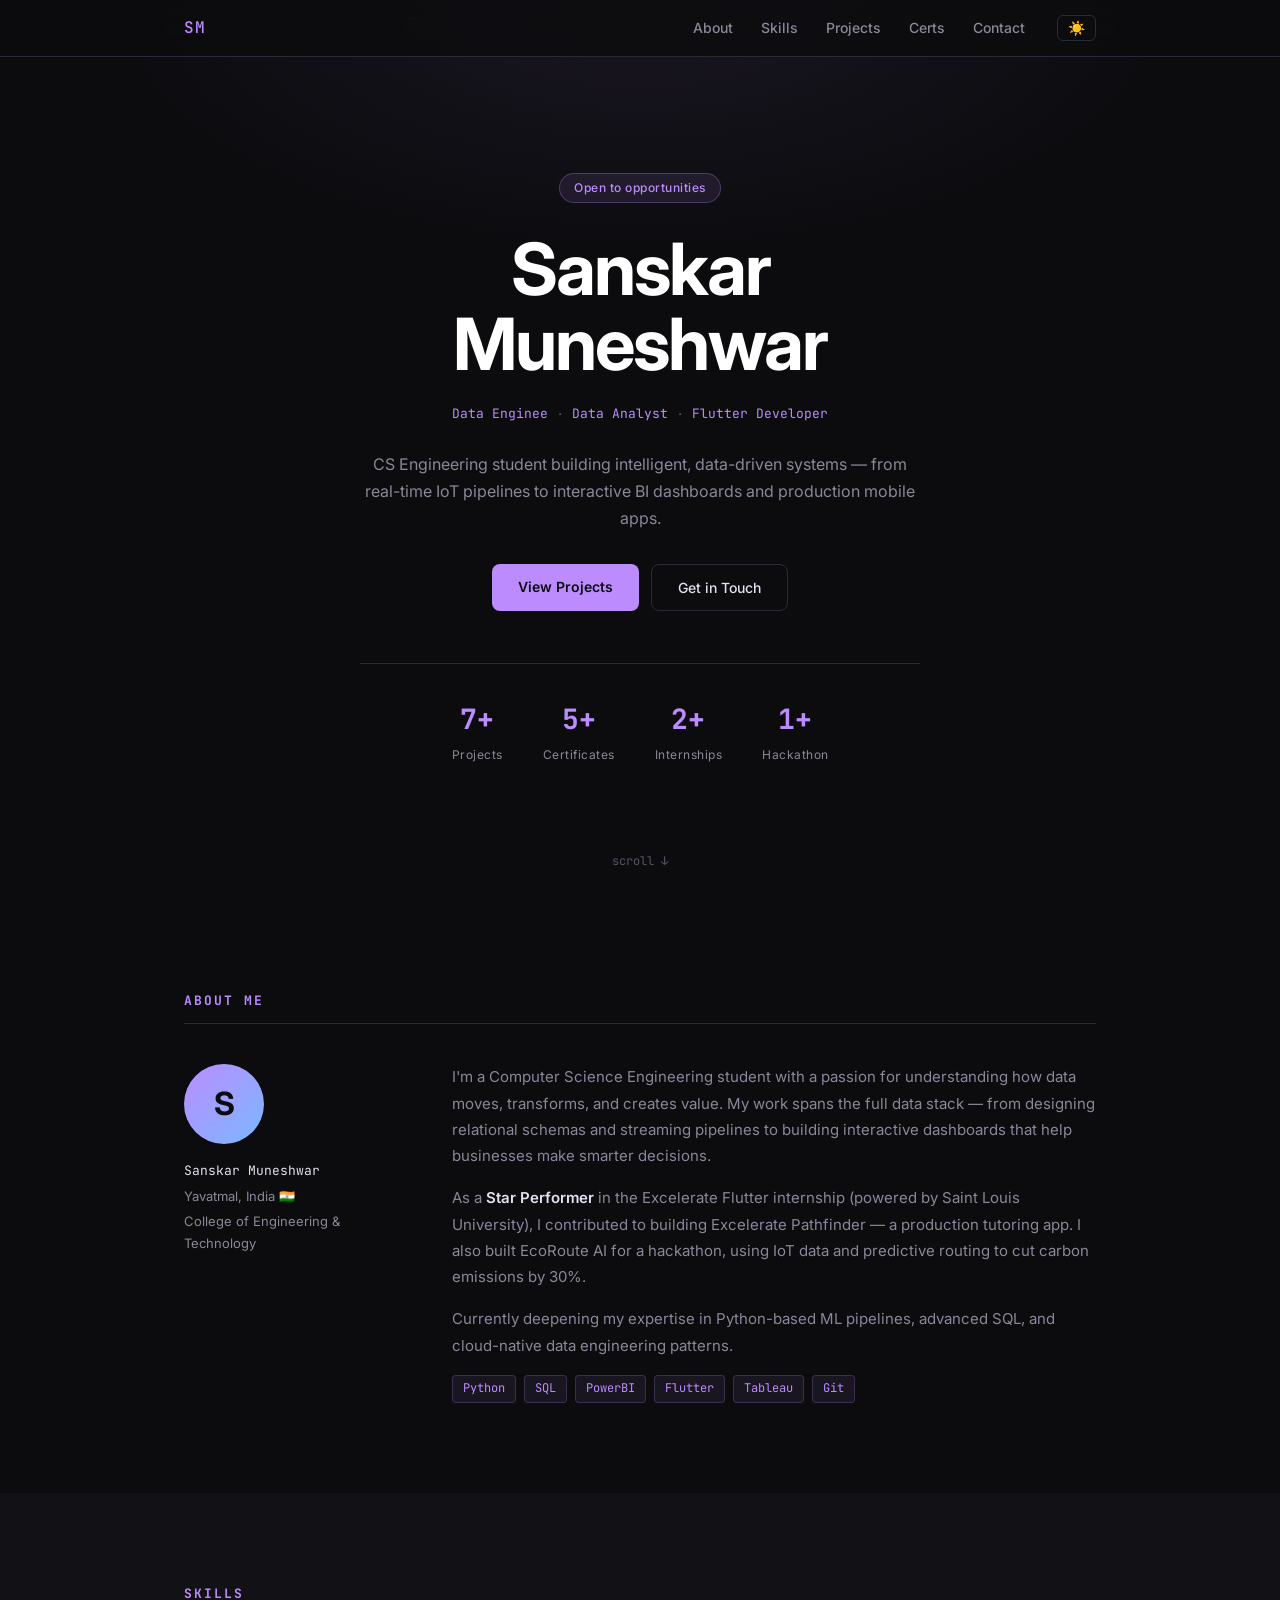
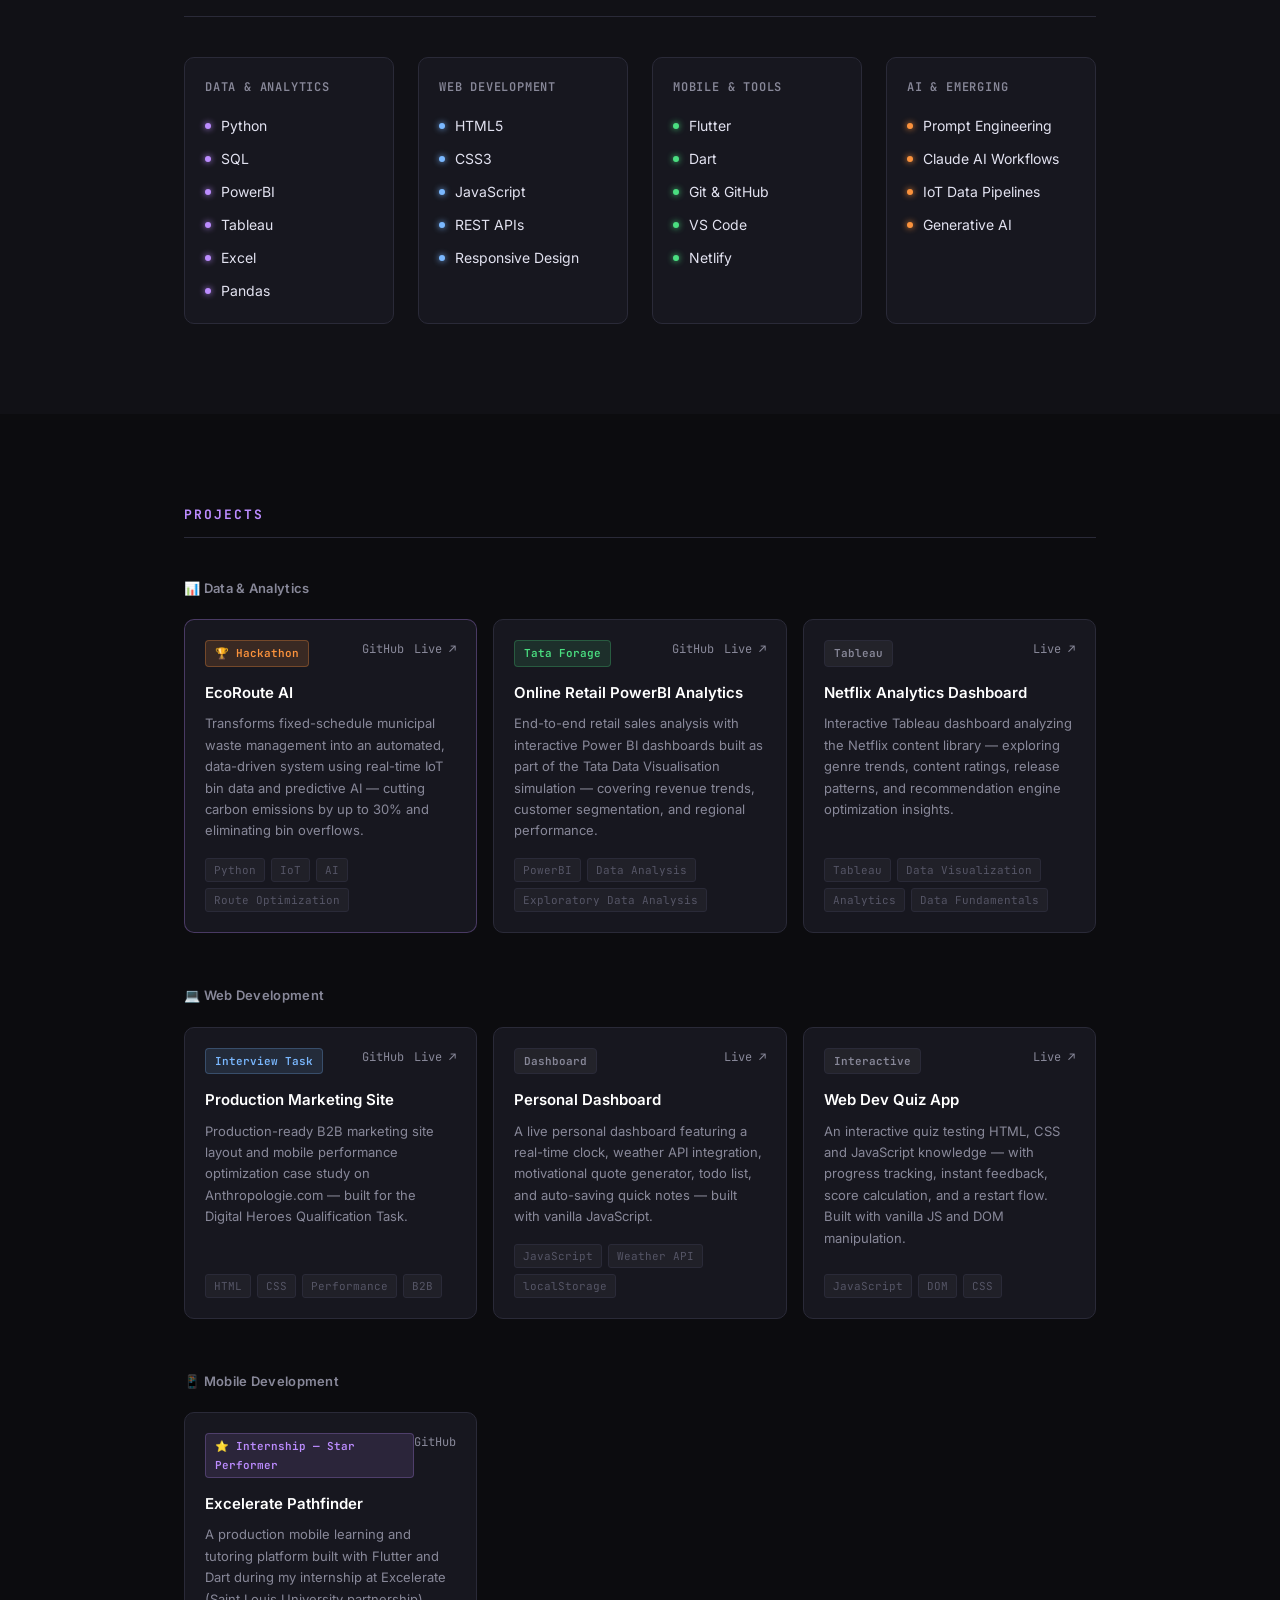
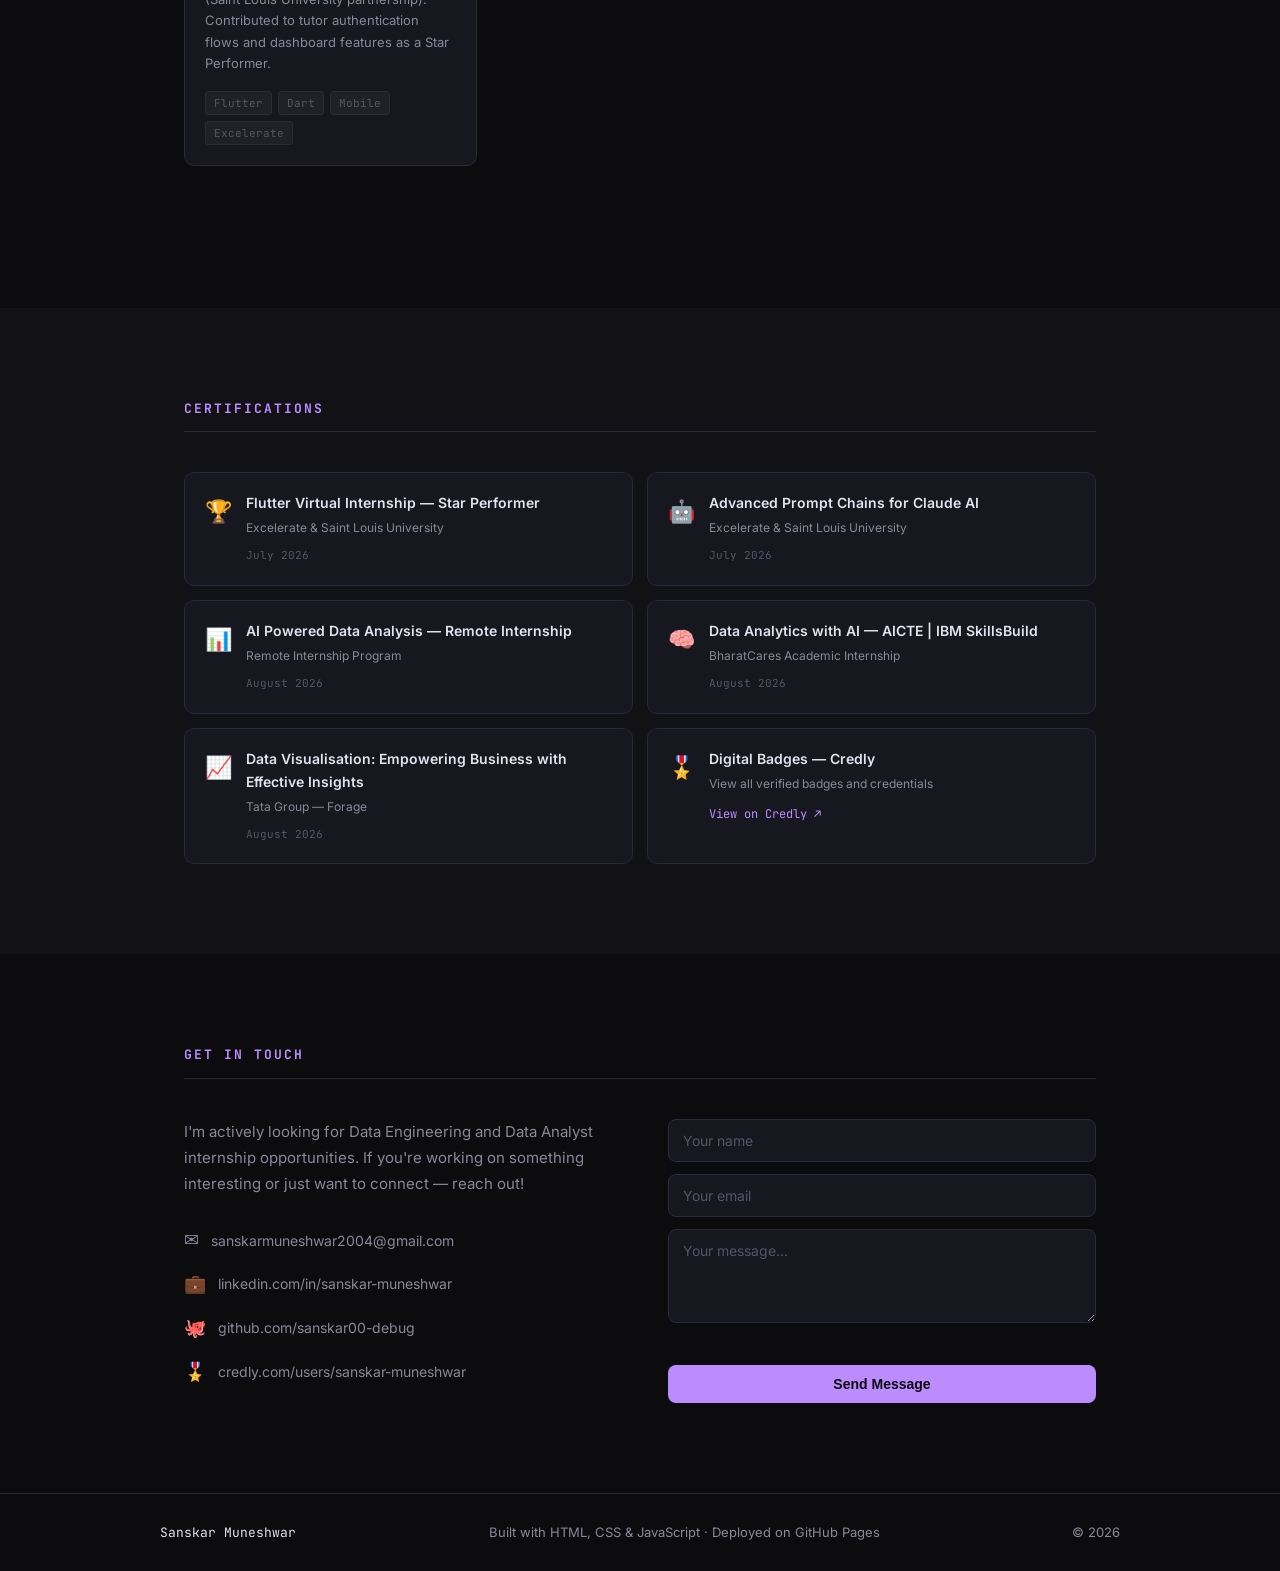
==== commit 49eb9c4f: "Complete Portfolio redesign - purple theme" ====
--- a/index.html
+++ b/index.html
@@ -1,161 +1,394 @@
 <!DOCTYPE html>
-<html>
-    <head>
-        <title>Sanskar's Portfolio</title>
-        <link rel="stylesheet" href="style.css" />
-    </head>
-
-    <body>
-
-        <header>
-            <h1 id="mainTitle"> Hi, I'm Sanskar Muneshwar</h1>
-            <p id="tagline">"Aspiring Data Scientist | Data Analyst"</p>
-        </header>
-
-        <nav>
-            <a href="#about">About</a>
-            <a href="#hobbies">Hobbies</a>
-            <a href="#goals">Goals</a>
-            <a href="#contact">Contact</a>
-            <button id="darkModeBtn"> 🌙 Dark Mode</button>
-        </nav>
-
-        <main>
-            <section id="about">
-                <h2>About Me</h2>
-                <div class="about-card">
-                <p>I’m a developer who enjoys understanding how things work under the hood. My journey in Computer Science spans everything from analyzing multi-server runtime logs and relational database schemas to designing mobile and web applications with seamless user experiences. Along the way, I've had the opportunity to intern as an AI Data Analyst, earn recognition as a Star Performer in Flutter development, and build real-time event-driven streaming pipelines. When I’m not writing SQL queries or tuning application state, I’m experimenting with generative AI prompt workflows and modern database architectures.</p>                
-                </div>
-             </section>
-
-             <section id="hobbies">
-                <h2>My Hobbies</h2>
-                <div class="hobby-box">
-                    <div class="hobby-item">  Playing Guitar</div>
-                    <div class="hobby-item">  Listening Music</div>
-                    <div class="hobby-item">  Watching Animes</div>
-                    <div class="hobby-item">  Coding</div>
-                </div>
-             </section>
-
-             <section id="skills">
-                <h2>My Skills</h2>
-                <div class="skills-grid">
-                    <div class="skill-box">HTML</div>
-                    <div class="skill-box">CSS</div>
-                    <div class="skill-box">JavaScript</div>
-                    <div class="skill-box">Python</div>
-                    <div class="skill-box">Excel</div>
-                    <div class="skill-box">SQL</div>
-                    <div class="skill-box">PowerBI</div>
-                    <div class="skill-box">Tableau</div>
-                    <div class="skill-box">Git</div>
-                </div>
-             </section>
-
-             <section id="projects">
-                <h2>My Projects</h2>
-                <div class="projects-grid">
-
-                <div class="project-box">
-                <h3>Netflix Analytics Dashboard</h3>
-                <p>Interactive Tableau dashboard analyzing Netflix content library — exploring genre trends, content ratings, release patterns and recommendation engine optimization insights.</p>
-                <a href="https://sanskar00-debug.github.io/netflix-analytics-dashboard/" target="_blank">View Dashboard</a>
-                </div>
-
-                <div class="project-box">
-                    <h3>Production Marketing Site</h3>
-                    <p>Production-ready B2B marketing site layout and mobile performance optimization case study on Anthropologie.com. Built for the Digital Heroes Qualification Task</p>
-                    <a href="https://github.com/sanskar00-debug/production-marketing-site.git" target="_blank">GitHub Repo Link📁</a>
-                    <a href="https://sanskar-digital-heroes.netlify.app/" target="_blank">View Website</a>
-                    </div>
-
-                <div class="project-box">
-                    <h3>Web Dev Quiz App</h3>
-                    <p>An interactive quiz app testing HTML, CSS and JavaScript knowledge - built with vanilla JS!</p>
-                    <a href="quiz/quiz.html">Try the Quiz!🧠</a>
-                </div>
-
-                <div class="project-box">
-                    <h3>Personal Dashboard</h3>
-                    <p>A personal dashboard featuring live clock, real-time weather, motivational quotes, todo list and quick notes - built with vanilla JavaScript and Weather API!</p>
-                    <a href="dashboard/dashboard.html">View Dashboard</a>
-                </div>
-                
-                <div class="project-box">
-                    <h3>Football Zone</h3>
-                    <p>A personalised collection of favourite player and also favourite team , player database, player statistics.</p>
-                    <a href="football-zone/index.html">Take a Look</a>
-                </div>
-                 
-                <div class="project-box">
-                    <h3>Online Retail PowerBI Analytics</h3>
-                    <p>End-to-end retail sales analysis and interactive Power BI dashboards built as part of the Tata Data Visualisation simulation on Forage.</p>
-                    <a href="https://github.com/sanskar00-debug/online-retail-powerbi-analytics.git">GitHub Repo Link📁</a>
-                    <a href="https://sanskar00-debug.github.io/online-retail-powerbi-analytics/">View Dashboard</a>
-                    </div>
-
-                <div class="project-box">
-                    <h3>EcoRoute AI</h3>
-                    <p>EcoRoute AI transforms inefficient, fixed-schedule municipal waste management into an automated, data-driven system that uses real-time IoT bin data and predictive AI to dynamically optimize garbage truck routes, cutting carbon emissions by up to 30% and eliminating bin overflows.</p>
-                    <a href="https://github.com/sanskar00-debug/EcoRoute-AI.git" target="_blank">GitHub Repo Link📁</a>
-                    <a href="https://sanskar00-debug.github.io/EcoRoute-AI/" target="_blank">Project Interface</a>
-                </div>       
-              
-                
-                </div>
-             </section>
-
-             <section id="goals">
-                <h2>My Goals</h2>
-                <ol class="goals-list">
-                    <li>1.Deepen the Python & Machine Learning Pipeline for Data Science</li>
-                    <li>2.Publish Interactive BI Dashboards with Integrated Case Studies</li>
-                    <li>3.Expand Database Engineering with Advanced SQL & Relational Modeling</li>
-                    <li>4.Curate a Unified Public Showcase Across GitHub and LinkedIn</li>
-                </ol>
-             </section>
-
-             <section id="contact">
-                <h2>Contact Me</h2>
-                <div class="contact-box">
-                    <p>Want to reach out? Let's connect!</p>
-
-                    <div class="form-group">
-                        <input
-                        type="text"
-                        id="nameInput"
-                        placeholder="Your Name"
-                        />
-                    </div>
-
-                    <div class="form-group">
-                        <input
-                        type="email"
-                        id="emailInput"
-                        placeholder="Your Email"
-                        />
-                    </div>
-
-                    <div class="form-group">
-                        <textarea
-                        id="messageInput"
-                        placeholder="Your Message...."
-                        rows="4"
-                        ></textarea>
-                    </div>
-
-                <p id="formMessage"></p>    
-                <button id="contactBtn">Send Message </button>
-                  </div>
-                 </section>
-        </main>
-
-        <footer>
-            <p>&copy; 2026 Sanskar. All rights reserved.</p>
-        </footer>
-
-        <script src="script.js"></script>
-        
-    </body>
+<html lang="en">
+<head>
+  <meta charset="UTF-8" />
+  <meta name="viewport" content="width=device-width, initial-scale=1.0" />
+  <title>Sanskar Muneshwar — Data Engineer & Analyst</title>
+  <link rel="stylesheet" href="style.css" />
+  <link rel="preconnect" href="https://fonts.googleapis.com" />
+  <link href="https://fonts.googleapis.com/css2?family=Inter:wght@300;400;500;600;700&family=JetBrains+Mono:wght@400;500&display=swap" rel="stylesheet" />
+</head>
+<body>
+
+  <!-- NAV -->
+  <nav id="navbar">
+    <div class="nav-inner">
+      <span class="nav-logo">SM</span>
+      <div class="nav-links">
+        <a href="#about">About</a>
+        <a href="#skills">Skills</a>
+        <a href="#projects">Projects</a>
+        <a href="#certifications">Certs</a>
+        <a href="#contact">Contact</a>
+      </div>
+      <button class="theme-btn" id="themeBtn">☀️</button>
+    </div>
+  </nav>
+
+  <!-- HERO -->
+  <section class="hero">
+    <div class="hero-inner">
+      <div class="hero-badge">Open to opportunities</div>
+      <h1 class="hero-name">Sanskar<br/>Muneshwar</h1>
+      <div class="hero-roles">
+        <span class="role-tag">Data Engineer</span>
+        <span class="role-sep">·</span>
+        <span class="role-tag">Data Analyst</span>
+        <span class="role-sep">·</span>
+        <span class="role-tag">Flutter Developer</span>
+      </div>
+      <p class="hero-bio">CS Engineering student building intelligent, data-driven systems — from real-time IoT pipelines to interactive BI dashboards and production mobile apps.</p>
+      <div class="hero-actions">
+        <a href="#projects" class="btn-primary">View Projects</a>
+        <a href="#contact" class="btn-outline">Get in Touch</a>
+      </div>
+      <div class="hero-stats">
+        <div class="stat-item">
+          <span class="stat-num">7+</span>
+          <span class="stat-lbl">Projects</span>
+        </div>
+        <div class="stat-item">
+          <span class="stat-num">5</span>
+          <span class="stat-lbl">Certificates</span>
+        </div>
+        <div class="stat-item">
+          <span class="stat-num">2</span>
+          <span class="stat-lbl">Internships</span>
+        </div>
+        <div class="stat-item">
+          <span class="stat-num">1</span>
+          <span class="stat-lbl">Hackathon</span>
+        </div>
+      </div>
+    </div>
+    <div class="hero-scroll">scroll ↓</div>
+  </section>
+
+  <!-- ABOUT -->
+  <section id="about" class="section">
+    <div class="container">
+      <h2 class="section-title">About Me</h2>
+      <div class="about-grid">
+        <div class="about-avatar">
+          <div class="avatar-circle">S</div>
+          <div class="avatar-info">
+            <p class="mono">Sanskar Muneshwar</p>
+            <p class="subtle">Yavatmal, India 🇮🇳</p>
+            <p class="subtle">College of Engineering & Technology</p>
+          </div>
+        </div>
+        <div class="about-text">
+          <p>I'm a Computer Science Engineering student with a passion for understanding how data moves, transforms, and creates value. My work spans the full data stack — from designing relational schemas and streaming pipelines to building interactive dashboards that help businesses make smarter decisions.</p>
+          <p>As a <strong>Star Performer</strong> in the Excelerate Flutter internship (powered by Saint Louis University), I contributed to building Excelerate Pathfinder — a production tutoring app. I also built EcoRoute AI for a hackathon, using IoT data and predictive routing to cut carbon emissions by 30%.</p>
+          <p>Currently deepening my expertise in Python-based ML pipelines, advanced SQL, and cloud-native data engineering patterns.</p>
+          <div class="about-tags">
+            <span>Python</span><span>SQL</span><span>PowerBI</span>
+            <span>Flutter</span><span>Tableau</span><span>Git</span>
+          </div>
+        </div>
+      </div>
+    </div>
+  </section>
+
+  <!-- SKILLS -->
+  <section id="skills" class="section section-alt">
+    <div class="container">
+      <h2 class="section-title">Skills</h2>
+      <div class="skills-grid">
+
+        <div class="skill-group">
+          <h3 class="skill-group-title">Data & Analytics</h3>
+          <div class="skill-list">
+            <div class="skill-item"><span class="skill-dot dot-purple"></span>Python</div>
+            <div class="skill-item"><span class="skill-dot dot-purple"></span>SQL</div>
+            <div class="skill-item"><span class="skill-dot dot-purple"></span>PowerBI</div>
+            <div class="skill-item"><span class="skill-dot dot-purple"></span>Tableau</div>
+            <div class="skill-item"><span class="skill-dot dot-purple"></span>Excel</div>
+            <div class="skill-item"><span class="skill-dot dot-purple"></span>Pandas</div>
+          </div>
+        </div>
+
+        <div class="skill-group">
+          <h3 class="skill-group-title">Web Development</h3>
+          <div class="skill-list">
+            <div class="skill-item"><span class="skill-dot dot-blue"></span>HTML5</div>
+            <div class="skill-item"><span class="skill-dot dot-blue"></span>CSS3</div>
+            <div class="skill-item"><span class="skill-dot dot-blue"></span>JavaScript</div>
+            <div class="skill-item"><span class="skill-dot dot-blue"></span>REST APIs</div>
+            <div class="skill-item"><span class="skill-dot dot-blue"></span>Responsive Design</div>
+          </div>
+        </div>
+
+        <div class="skill-group">
+          <h3 class="skill-group-title">Mobile & Tools</h3>
+          <div class="skill-list">
+            <div class="skill-item"><span class="skill-dot dot-green"></span>Flutter</div>
+            <div class="skill-item"><span class="skill-dot dot-green"></span>Dart</div>
+            <div class="skill-item"><span class="skill-dot dot-green"></span>Git & GitHub</div>
+            <div class="skill-item"><span class="skill-dot dot-green"></span>VS Code</div>
+            <div class="skill-item"><span class="skill-dot dot-green"></span>Netlify</div>
+          </div>
+        </div>
+
+        <div class="skill-group">
+          <h3 class="skill-group-title">AI & Emerging</h3>
+          <div class="skill-list">
+            <div class="skill-item"><span class="skill-dot dot-orange"></span>Prompt Engineering</div>
+            <div class="skill-item"><span class="skill-dot dot-orange"></span>Claude AI Workflows</div>
+            <div class="skill-item"><span class="skill-dot dot-orange"></span>IoT Data Pipelines</div>
+            <div class="skill-item"><span class="skill-dot dot-orange"></span>Generative AI</div>
+          </div>
+        </div>
+
+      </div>
+    </div>
+  </section>
+
+  <!-- PROJECTS -->
+  <section id="projects" class="section">
+    <div class="container">
+      <h2 class="section-title">Projects</h2>
+
+      <!-- Data & Analytics -->
+      <div class="project-category">
+        <h3 class="cat-label">📊 Data & Analytics</h3>
+        <div class="projects-row">
+
+          <div class="project-card featured">
+            <div class="project-top">
+              <span class="project-badge hackathon">🏆 Hackathon</span>
+              <div class="project-links">
+                <a href="https://github.com/sanskar00-debug/EcoRoute-AI" target="_blank">GitHub</a>
+                <a href="https://sanskar00-debug.github.io/EcoRoute-AI/" target="_blank">Live ↗</a>
+              </div>
+            </div>
+            <h4>EcoRoute AI</h4>
+            <p>Transforms fixed-schedule municipal waste management into an automated, data-driven system using real-time IoT bin data and predictive AI — cutting carbon emissions by up to 30% and eliminating bin overflows.</p>
+            <div class="project-tags">
+              <span>Python</span><span>IoT</span><span>AI</span><span>Route Optimization</span>
+            </div>
+          </div>
+
+          <div class="project-card">
+            <div class="project-top">
+              <span class="project-badge cert">Tata Forage</span>
+              <div class="project-links">
+                <a href="https://github.com/sanskar00-debug/online-retail-powerbi-analytics" target="_blank">GitHub</a>
+                <a href="https://sanskar00-debug.github.io/online-retail-powerbi-analytics/" target="_blank">Live ↗</a>
+              </div>
+            </div>
+            <h4>Online Retail PowerBI Analytics</h4>
+            <p>End-to-end retail sales analysis with interactive Power BI dashboards built as part of the Tata Data Visualisation simulation — covering revenue trends, customer segmentation, and regional performance.</p>
+            <div class="project-tags">
+              <span>PowerBI</span><span>Data Analysis</span><span>Exploratory Data Analysis</span>
+            </div>
+          </div>
+
+          <div class="project-card">
+            <div class="project-top">
+              <span class="project-badge">Tableau</span>
+              <div class="project-links">
+                <a href="https://sanskar00-debug.github.io/netflix-analytics-dashboard/" target="_blank">Live ↗</a>
+              </div>
+            </div>
+            <h4>Netflix Analytics Dashboard</h4>
+            <p>Interactive Tableau dashboard analyzing the Netflix content library — exploring genre trends, content ratings, release patterns, and recommendation engine optimization insights.</p>
+            <div class="project-tags">
+              <span>Tableau</span><span>Data Visualization</span><span>Analytics</span><span>Data Fundamentals</span>
+            </div>
+          </div>
+
+        </div>
+      </div>
+
+      <!-- Web Development -->
+      <div class="project-category">
+        <h3 class="cat-label">💻 Web Development</h3>
+        <div class="projects-row">
+
+          <div class="project-card">
+            <div class="project-top">
+              <span class="project-badge interview">Interview Task</span>
+              <div class="project-links">
+                <a href="https://github.com/sanskar00-debug/production-marketing-site" target="_blank">GitHub</a>
+                <a href="https://sanskar-digital-heroes.netlify.app/" target="_blank">Live ↗</a>
+              </div>
+            </div>
+            <h4>Production Marketing Site</h4>
+            <p>Production-ready B2B marketing site layout and mobile performance optimization case study on Anthropologie.com — built for the Digital Heroes Qualification Task.</p>
+            <div class="project-tags">
+              <span>HTML</span><span>CSS</span><span>Performance</span><span>B2B</span>
+            </div>
+          </div>
+
+          <div class="project-card">
+            <div class="project-top">
+              <span class="project-badge">Dashboard</span>
+              <div class="project-links">
+                <a href="https://sanskar00-debug.github.io/my-portfolio/dashboard/dashboard.html" target="_blank">Live ↗</a>
+              </div>
+            </div>
+            <h4>Personal Dashboard</h4>
+            <p>A live personal dashboard featuring a real-time clock, weather API integration, motivational quote generator, todo list, and auto-saving quick notes — built with vanilla JavaScript.</p>
+            <div class="project-tags">
+              <span>JavaScript</span><span>Weather API</span><span>localStorage</span>
+            </div>
+          </div>
+
+          <div class="project-card">
+            <div class="project-top">
+              <span class="project-badge">Interactive</span>
+              <div class="project-links">
+                <a href="https://sanskar00-debug.github.io/my-portfolio/quiz/quiz.html" target="_blank">Live ↗</a>
+              </div>
+            </div>
+            <h4>Web Dev Quiz App</h4>
+            <p>An interactive quiz testing HTML, CSS and JavaScript knowledge — with progress tracking, instant feedback, score calculation, and a restart flow. Built with vanilla JS and DOM manipulation.</p>
+            <div class="project-tags">
+              <span>JavaScript</span><span>DOM</span><span>CSS</span>
+            </div>
+          </div>
+
+        </div>
+      </div>
+
+      <!-- Mobile -->
+      <div class="project-category">
+        <h3 class="cat-label">📱 Mobile Development</h3>
+        <div class="projects-row">
+
+          <div class="project-card">
+            <div class="project-top">
+              <span class="project-badge internship">⭐ Internship — Star Performer</span>
+              <div class="project-links">
+                <a href="https://github.com/Jumoke1/excelerate-mobile-team4" target="_blank">GitHub</a>
+              </div>
+            </div>
+            <h4>Excelerate Pathfinder</h4>
+            <p>A production mobile learning and tutoring platform built with Flutter and Dart during my internship at Excelerate (Saint Louis University partnership). Contributed to tutor authentication flows and dashboard features as a Star Performer.</p>
+            <div class="project-tags">
+              <span>Flutter</span><span>Dart</span><span>Mobile</span><span>Excelerate</span>
+            </div>
+          </div>
+
+        </div>
+      </div>
+
+    </div>
+  </section>
+
+  <!-- CERTIFICATIONS -->
+  <section id="certifications" class="section section-alt">
+    <div class="container">
+      <h2 class="section-title">Certifications</h2>
+      <div class="certs-grid">
+
+        <div class="cert-card">
+          <div class="cert-icon">🏆</div>
+          <div class="cert-info">
+            <h4>Flutter Virtual Internship — Star Performer</h4>
+            <p>Excelerate & Saint Louis University</p>
+            <span class="cert-date">July 2026</span>
+          </div>
+        </div>
+
+        <div class="cert-card">
+          <div class="cert-icon">🤖</div>
+          <div class="cert-info">
+            <h4>Advanced Prompt Chains for Claude AI</h4>
+            <p>Excelerate & Saint Louis University</p>
+            <span class="cert-date">July 2026</span>
+          </div>
+        </div>
+
+        <div class="cert-card">
+          <div class="cert-icon">📊</div>
+          <div class="cert-info">
+            <h4>AI Powered Data Analysis — Remote Internship</h4>
+            <p>Remote Internship Program</p>
+            <span class="cert-date">August 2026</span>
+          </div>
+        </div>
+
+        <div class="cert-card">
+          <div class="cert-icon">🧠</div>
+          <div class="cert-info">
+            <h4>Data Analytics with AI — AICTE | IBM SkillsBuild</h4>
+            <p>BharatCares Academic Internship</p>
+            <span class="cert-date">August 2026</span>
+          </div>
+        </div>
+
+        <div class="cert-card">
+          <div class="cert-icon">📈</div>
+          <div class="cert-info">
+            <h4>Data Visualisation: Empowering Business with Effective Insights</h4>
+            <p>Tata Group — Forage</p>
+            <span class="cert-date">August 2026</span>
+          </div>
+        </div>
+
+        <div class="cert-card credly-card">
+          <div class="cert-icon">🎖️</div>
+          <div class="cert-info">
+            <h4>Digital Badges — Credly</h4>
+            <p>View all verified badges and credentials</p>
+            <a href="https://www.credly.com/users/sanskar-muneshwar" target="_blank" class="cert-link">View on Credly ↗</a>
+          </div>
+        </div>
+
+      </div>
+    </div>
+  </section>
+
+  <!-- CONTACT -->
+  <section id="contact" class="section">
+    <div class="container">
+      <h2 class="section-title">Get in Touch</h2>
+      <div class="contact-wrapper">
+        <div class="contact-left">
+          <p class="contact-intro">I'm actively looking for Data Engineering and Data Analyst internship opportunities. If you're working on something interesting or just want to connect — reach out!</p>
+          <div class="contact-links">
+            <a href="mailto:sanskarmuneshwar2004@gmail.com" class="contact-item">
+              <span class="contact-icon">✉️</span>
+              <span>sanskarmuneshwar2004@gmail.com</span>
+            </a>
+            <a href="https://www.linkedin.com/in/sanskar-muneshwar-3173b6351" target="_blank" class="contact-item">
+              <span class="contact-icon">💼</span>
+              <span>linkedin.com/in/sanskar-muneshwar</span>
+            </a>
+            <a href="https://github.com/sanskar00-debug" target="_blank" class="contact-item">
+              <span class="contact-icon">🐙</span>
+              <span>github.com/sanskar00-debug</span>
+            </a>
+            <a href="https://www.credly.com/users/sanskar-muneshwar" target="_blank" class="contact-item">
+              <span class="contact-icon">🎖️</span>
+              <span>credly.com/users/sanskar-muneshwar</span>
+            </a>
+          </div>
+        </div>
+        <div class="contact-right">
+          <form class="contact-form" onsubmit="handleForm(event)">
+            <input type="text" id="nameInput" placeholder="Your name" required />
+            <input type="email" id="emailInput" placeholder="Your email" required />
+            <textarea id="msgInput" placeholder="Your message..." rows="4" required></textarea>
+            <p id="formMsg"></p>
+            <button type="submit" class="btn-primary full-width">Send Message</button>
+          </form>
+        </div>
+      </div>
+    </div>
+  </section>
+
+  <!-- FOOTER -->
+  <footer>
+    <div class="footer-inner">
+      <span class="mono">Sanskar Muneshwar</span>
+      <span class="subtle">Built with HTML, CSS & JavaScript · Deployed on GitHub Pages</span>
+      <span class="subtle">© 2026</span>
+    </div>
+  </footer>
+
+  <script src="script.js"></script>
+</body>
 </html>
--- a/style.css
+++ b/style.css
@@ -1,326 +1,384 @@
-* {
-    margin: 0;
-    padding: 0;
-    box-sizing: border-box;
-}
-
+/* ===== TOKENS ===== */
+:root {
+  --bg:        #0c0c0f;
+  --bg-alt:    #111116;
+  --surface:   #17171f;
+  --border:    #2a2a38;
+  --purple:    #bc8cff;
+  --purple-dim:#8c5fd4;
+  --blue:      #7ab8ff;
+  --green:     #4ade80;
+  --orange:    #fb923c;
+  --text:      #e2e2f0;
+  --muted:     #888899;
+  --subtle:    #555566;
+  --font-sans: 'Inter', system-ui, sans-serif;
+  --font-mono: 'JetBrains Mono', monospace;
+}
+
+/* ===== RESET ===== */
+*, *::before, *::after { box-sizing: border-box; margin: 0; padding: 0; }
+html { scroll-behavior: smooth; }
 body {
-    font-family:  'Segoe UI', Tahoma, Geneva, Verdana, sans-serif;
-    background-color: #0a0a0a;
-    color: #e0e0e0;
-    line-height: 1.6;
-}
-
-/* ===== HEADER ===== */
-header {
-    background: linear-gradient(135deg, #0d1117, #161b22);
-    color: white;
-    text-align: center;
-    padding: 80px 20px;
-    border-bottom: 1px solid #30363d;
-    animation: fadeIn 1s ease;
-}
-
-header h1 {
-    font-size: 52px;
-    font-weight: 700;
-    color: #58a6ff;
-    margin-bottom: 10px;
-    letter-spacing: 2px;
-}
-
-header p {
-    font-size: 18px;
-    color: #8b949e;
-    letter-spacing: 1px;
-}
-
-/* ==== NAV ==== */
-nav {
-    background-color: #161b22;
-    text-align: center;
-    padding: 15px;
-    position: sticky;
-    top: 0;
-    z-index: 100;
-    border-bottom: 1px solid #30363d;
-}
-
-nav a {
-    color: #8b949e;
-    text-decoration: none;
-    margin: 0 20px;
-    font-weight: 500;
-    font-size: 15px;
-    transition: color 0.3s ease;
-}
-
-nav a:hover {
-    color: #58a6ff;
-}
-
-#darkModeBtn {
-    background: transparent;
-    border: 1px solid #30363d;
-    color: #8b949e;
-    padding: 5px 15px;
-    border-radius: 20px;
-    cursor: pointer;
-    font-size: 14px;
-    transition: all 0.3s ease;
-}
-
-#darkModeBtn:hover {
-    border-color: #58a6ff;
-    color: #58a6ff;
-}
-
-/* ===== MAIN ===== */
-main {
-    max-width: 900px;
-    margin: 0 auto;
-    padding: 60px 20px;
-}
-
-section {
-    margin-bottom: 70px;
-}
-
-h2 {
-    font-size: 28px;
-    color: #58a6ff;
-    margin-bottom: 25px;
-    padding-bottom: 10px;
-    border-bottom: 1px solid #30363d;
-    display: block;
+  font-family: var(--font-sans);
+  background: var(--bg);
+  color: var(--text);
+  line-height: 1.65;
+  font-size: 15px;
+}
+a { color: inherit; text-decoration: none; }
+strong { color: #fff; font-weight: 600; }
+
+/* ===== UTILS ===== */
+.container { max-width: 960px; margin: 0 auto; padding: 0 24px; }
+.mono { font-family: var(--font-mono); font-size: 13px; }
+.subtle { color: var(--muted); font-size: 13px; }
+.section { padding: 90px 0; }
+.section-alt { background: var(--bg-alt); }
+
+/* ===== NAV ===== */
+#navbar {
+  position: fixed; top: 0; left: 0; right: 0; z-index: 100;
+  background: rgba(12,12,15,0.85);
+  backdrop-filter: blur(12px);
+  border-bottom: 1px solid var(--border);
+}
+.nav-inner {
+  max-width: 960px; margin: 0 auto;
+  padding: 0 24px;
+  display: flex; align-items: center; gap: 32px;
+  height: 56px;
+}
+.nav-logo {
+  font-family: var(--font-mono);
+  font-weight: 500;
+  color: var(--purple);
+  font-size: 16px;
+  letter-spacing: 1px;
+  margin-right: auto;
+}
+.nav-links { display: flex; gap: 28px; }
+.nav-links a {
+  color: var(--muted);
+  font-size: 14px;
+  font-weight: 500;
+  transition: color 0.2s;
+}
+.nav-links a:hover { color: var(--text); }
+.theme-btn {
+  background: none; border: 1px solid var(--border);
+  color: var(--muted); padding: 4px 10px;
+  border-radius: 6px; cursor: pointer; font-size: 14px;
+  transition: border-color 0.2s;
+}
+.theme-btn:hover { border-color: var(--purple); }
+
+/* ===== HERO ===== */
+.hero {
+  min-height: 100vh;
+  display: flex; flex-direction: column;
+  justify-content: center; align-items: center;
+  padding: 100px 24px 60px;
+  text-align: center;
+  position: relative;
+  background:
+    radial-gradient(ellipse 60% 40% at 50% 0%, rgba(188,140,255,0.08) 0%, transparent 70%);
+}
+.hero-inner { max-width: 680px; }
+.hero-badge {
+  display: inline-block;
+  background: rgba(188,140,255,0.1);
+  border: 1px solid rgba(188,140,255,0.3);
+  color: var(--purple);
+  font-size: 12px;
+  font-weight: 500;
+  padding: 4px 14px;
+  border-radius: 20px;
+  margin-bottom: 28px;
+  letter-spacing: 0.5px;
+}
+.hero-name {
+  font-size: clamp(44px, 8vw, 72px);
+  font-weight: 700;
+  line-height: 1.05;
+  letter-spacing: -2px;
+  color: #fff;
+  margin-bottom: 20px;
+}
+.hero-roles {
+  display: flex; align-items: center;
+  justify-content: center; gap: 10px;
+  flex-wrap: wrap;
+  margin-bottom: 24px;
+}
+.role-tag {
+  font-family: var(--font-mono);
+  font-size: 13px;
+  color: var(--purple);
+}
+.role-sep { color: var(--subtle); }
+.hero-bio {
+  color: var(--muted);
+  font-size: 16px;
+  line-height: 1.7;
+  max-width: 560px;
+  margin: 0 auto 32px;
+}
+.hero-actions { display: flex; gap: 12px; justify-content: center; margin-bottom: 52px; flex-wrap: wrap; }
+.btn-primary {
+  background: var(--purple);
+  color: #0c0c0f;
+  padding: 11px 26px;
+  border-radius: 8px;
+  font-weight: 600;
+  font-size: 14px;
+  border: none;
+  cursor: pointer;
+  transition: background 0.2s, transform 0.2s;
+  display: inline-block;
+}
+.btn-primary:hover { background: #cba8ff; transform: translateY(-1px); }
+.btn-outline {
+  background: transparent;
+  color: var(--text);
+  padding: 11px 26px;
+  border-radius: 8px;
+  font-weight: 500;
+  font-size: 14px;
+  border: 1px solid var(--border);
+  cursor: pointer;
+  transition: border-color 0.2s, transform 0.2s;
+  display: inline-block;
+}
+.btn-outline:hover { border-color: var(--purple); transform: translateY(-1px); }
+.hero-stats {
+  display: flex; gap: 40px; justify-content: center; flex-wrap: wrap;
+  border-top: 1px solid var(--border);
+  padding-top: 32px;
+}
+.stat-item { text-align: center; }
+.stat-num {
+  display: block;
+  font-size: 28px;
+  font-weight: 700;
+  color: var(--purple);
+  font-family: var(--font-mono);
+}
+.stat-lbl { font-size: 12px; color: var(--muted); letter-spacing: 0.5px; }
+.hero-scroll {
+  position: absolute; bottom: 28px;
+  font-size: 12px; color: var(--subtle);
+  font-family: var(--font-mono);
+  animation: float 2.5s ease-in-out infinite;
+}
+@keyframes float {
+  0%, 100% { transform: translateY(0); }
+  50% { transform: translateY(6px); }
+}
+
+/* ===== SECTION TITLE ===== */
+.section-title {
+  font-size: 13px;
+  font-family: var(--font-mono);
+  color: var(--purple);
+  letter-spacing: 2px;
+  text-transform: uppercase;
+  margin-bottom: 40px;
+  padding-bottom: 12px;
+  border-bottom: 1px solid var(--border);
 }
 
 /* ===== ABOUT ===== */
-.about-card {
-    background-color: #161b22;
-    border: 1px solid #30363d;
-    border-radius: 10px;
-    padding: 25px;
-    color: #c9d1d9;
-    font-size: 16px;
-    line-height: 1.8;
-}
-
-/* ===== HOBBIES ===== */
-.hobby-box {
-    display: flex;
-    gap: 15px;
-    flex-wrap: wrap;
-}
-
-.hobby-item {
-    flex: 1;
-    min-width: 120px;
-    background-color: #161b22;
-    color: #58a6ff;
-    padding: 15px 20px;
-    border-radius: 8px;
-    text-align: center;
-    font-weight: 600;
-    border: 1px solid #30363d;
-    transition: all 0.3s ease;
-    cursor: pointer;
-}
-
-.hobby-item:hover {
-    border-color: #58a6ff;
-    background-color: #1f2937;
-    transform: translateY(-3px);
-    box-shadow: 0 4px 15px rgba(88, 166, 255, 0.2);
+.about-grid {
+  display: grid;
+  grid-template-columns: 220px 1fr;
+  gap: 48px;
+  align-items: start;
+}
+.avatar-circle {
+  width: 80px; height: 80px;
+  border-radius: 50%;
+  background: linear-gradient(135deg, var(--purple), var(--blue));
+  display: flex; align-items: center; justify-content: center;
+  font-size: 32px; font-weight: 700; color: #0c0c0f;
+  margin-bottom: 16px;
+}
+.avatar-info p { margin-bottom: 4px; }
+.about-text p { color: var(--muted); margin-bottom: 16px; line-height: 1.75; }
+.about-text p strong { color: var(--text); }
+.about-tags { display: flex; flex-wrap: wrap; gap: 8px; margin-top: 8px; }
+.about-tags span {
+  font-family: var(--font-mono);
+  font-size: 12px;
+  color: var(--purple);
+  background: rgba(188,140,255,0.08);
+  border: 1px solid rgba(188,140,255,0.2);
+  padding: 3px 10px;
+  border-radius: 4px;
 }
 
 /* ===== SKILLS ===== */
 .skills-grid {
-    display: grid;
-    grid-template-columns: repeat(4, 1fr);
-    gap: 12px;
-}
-
-.skill-box {
-    background-color: #161b22;
-    color: #c9d1d9;
-    padding: 15px 10px;
-    border-radius: 8px;
-    text-align: center;
-    font-weight: 500;
-    font-size: 14px;
-    border: 1px solid #30363d;
-    transition: all 0.3s ease;
-    cursor: pointer;
-}
-
-.skill-box:hover {
-    border-color: #58a6ff;
-    color: #58a6ff;
-    transform: translateY(-3px);
-    box-shadow: 0 4px 15px rgba(88, 166, 255, 0.15);
-}
-
-/* ==== PROJECTS ==== */
-.projects-grid {
-    display: grid;
-    grid-template-columns: repeat(2, 1fr);
-    gap: 20px;
-}
-
-.project-box {
-    background-color: #161b22;
-    border: 1px solid #30363d;
-    border-radius: 10px;
-    padding: 25px;
-    transition: all 0.3s ease;
-}
-
-.project-box:hover {
-    border-color: #58a6ff;
-    transform: translateY(-5px);
-    box-shadow: 0 8px 25px rgba(88, 166, 255, 0.15);
-}
-
-.project-box h3 {
-    color: #58a6ff;
-    font-size: 18px;
-    margin-bottom: 15px;
-}
-
-.project-box p {
-    color: #8b949e;
-    font-size: 14px;
-    line-height: 1.7;
-    margin-bottom: 15px;
-}
-
-.project-box a {
-    display: inline-block;
-    margin-top: 5px;
-    margin-right: 10px;
-    background-color: transparent;
-    color: #58a6ff;
-    padding: 6px 14px;
-    border-radius: 6px;
-    text-decoration: none;
-    font-size: 13px;
-    font-weight: 600;
-    border: 1px solid #58a6ff;
-    transition: all 0.3s ease;
-}
-
-.project-box a:hover {
-    background-color: #58a6ff;
-    color: #0a0a0a;
-}
-
-/* ==== GOALS ==== */
-.goals-list {
-    list-style: none;
-    padding: 0;
-}
-
-.goals-list li {
-    background-color: #161b22;
-    padding: 18px 20px;
-    margin-bottom: 12px;
-    border-left: 3px solid #58a6ff;
-    color: #c9d1d9;
-    font-weight: 500;
-    transition: all 0.3s ease;
-    border-top: 1px solid #30363d;
-    border-right: 1px solid #30363d;
-    border-bottom: 1px solid #30363d;
-}
-
-.goals-list li:hover {
-    background-color: #1f2937;
-    transform: translateX(5px);
-    color: #58a6ff;
-}
-
-/* ==== CONTACT ==== */
-.contact-box {
-    background-color: #161b22;
-    border: 1px solid #30363d;
-    border-radius: 10px;
-    padding: 40px;
-    text-align: center;
-}
-
-.contact-box p {
-    color: #8b949e;
-    font-size: 16px;
-    margin-bottom: 20px;
-}
-
-button {
-    background-color: #238636;
-    color: white;
-    border: none;
-    padding: 12px 28px;
-    font-size: 15px;
-    border-radius: 6px;
-    cursor: pointer;
-    font-weight: 600;
-    transition: all 0.3s ease;
-}
-
-button:hover {
-    background-color: #2ea043;
-    transform: translateY(-2px);
-    box-shadow: 0 4px 15px rgba(35, 134, 54, 0.4 );
-}
-
-/* FORM STYLING */
-.form-group {
-    margin-bottom: 15px;
-}
-
-.form-group input,
-.form-group textarea {
-    width: 100%;
-    padding: 12px 15px;
-    background-color: #0d1117;
-    border: 1px solid #30363d;
-    border-radius: 6px;
-    color: #c9d1d9;
-    font-size: 15px;
-    font-family: 'Segoe UI', sans-serif;
-    transition: border-color 0.3s ease;
-}
-
-.form-group input:focus,
-.form-group textarea:focus {
-    outline: none;
-    border-color: #58a6ff;
-}
-
-.form-group input::placeholder,
-.form-group textarea::placeholder {
-    color: #484f58;
-}
-
-#formMessage {
-    margin-bottom: 15px;
-    font-size: 14px;
-    font-weight: 600;
-    min-height: 20px;
-}
-
-/* ==== FOOTER ==== */
-footer {
-    background-color: #161b22;
-    color: #8b949e;
-    text-align: center;
-    padding: 25px;
-    border-top: 1px solid #30363d;
-    font-size: 14px;
-}
-
-/* ===== ANIMATIONS ===== */
-@keyframes fadeIn {
-    from { opacity: 0; transform: translate(-20px); }
-    to   { opacity: 1; transform: translateY(0); }
-}+  display: grid;
+  grid-template-columns: repeat(4, 1fr);
+  gap: 24px;
+}
+.skill-group {
+  background: var(--surface);
+  border: 1px solid var(--border);
+  border-radius: 10px;
+  padding: 20px;
+}
+.skill-group-title {
+  font-size: 12px;
+  font-weight: 600;
+  color: var(--muted);
+  letter-spacing: 0.8px;
+  text-transform: uppercase;
+  margin-bottom: 16px;
+  font-family: var(--font-mono);
+}
+.skill-list { display: flex; flex-direction: column; gap: 10px; }
+.skill-item { display: flex; align-items: center; gap: 10px; font-size: 14px; color: var(--text); }
+.skill-dot { width: 6px; height: 6px; border-radius: 50%; flex-shrink: 0; }
+.dot-purple { background: var(--purple); box-shadow: 0 0 6px var(--purple); }
+.dot-blue   { background: var(--blue);   box-shadow: 0 0 6px var(--blue); }
+.dot-green  { background: var(--green);  box-shadow: 0 0 6px var(--green); }
+.dot-orange { background: var(--orange); box-shadow: 0 0 6px var(--orange); }
+
+/* ===== PROJECTS ===== */
+.project-category { margin-bottom: 52px; }
+.cat-label {
+  font-size: 13px; font-weight: 600;
+  color: var(--muted); margin-bottom: 20px; letter-spacing: 0.3px;
+}
+.projects-row {
+  display: grid;
+  grid-template-columns: repeat(3, 1fr);
+  gap: 16px;
+}
+.project-card {
+  background: var(--surface);
+  border: 1px solid var(--border);
+  border-radius: 10px;
+  padding: 20px;
+  display: flex; flex-direction: column;
+  transition: border-color 0.25s, transform 0.25s;
+}
+.project-card:hover { border-color: var(--purple); transform: translateY(-3px); }
+.project-card.featured { border-color: rgba(188,140,255,0.3); }
+.project-top {
+  display: flex; justify-content: space-between; align-items: flex-start;
+  margin-bottom: 14px;
+}
+.project-badge {
+  font-size: 11px; font-weight: 600;
+  padding: 3px 9px; border-radius: 4px;
+  font-family: var(--font-mono);
+}
+.hackathon  { background: rgba(251,146,60,0.15);  color: var(--orange); border: 1px solid rgba(251,146,60,0.3); }
+.cert       { background: rgba(74,222,128,0.12);  color: var(--green);  border: 1px solid rgba(74,222,128,0.25); }
+.internship { background: rgba(188,140,255,0.12); color: var(--purple); border: 1px solid rgba(188,140,255,0.25); }
+.interview  { background: rgba(122,184,255,0.12); color: var(--blue);   border: 1px solid rgba(122,184,255,0.25); }
+.project-badge:not(.hackathon):not(.cert):not(.internship):not(.interview) {
+  background: rgba(255,255,255,0.05); color: var(--muted); border: 1px solid var(--border);
+}
+.project-links { display: flex; gap: 10px; }
+.project-links a {
+  font-size: 12px; color: var(--muted);
+  font-family: var(--font-mono); transition: color 0.2s;
+}
+.project-links a:hover { color: var(--purple); }
+.project-card h4 { font-size: 15px; font-weight: 600; color: #fff; margin-bottom: 8px; }
+.project-card p  { font-size: 13px; color: var(--muted); line-height: 1.65; flex: 1; margin-bottom: 16px; }
+.project-tags { display: flex; flex-wrap: wrap; gap: 6px; margin-top: auto; }
+.project-tags span {
+  font-size: 11px; font-family: var(--font-mono);
+  color: var(--subtle);
+  background: rgba(255,255,255,0.04);
+  border: 1px solid var(--border);
+  padding: 2px 8px; border-radius: 3px;
+}
+
+/* ===== CERTS ===== */
+.certs-grid {
+  display: grid; grid-template-columns: repeat(2, 1fr); gap: 14px;
+}
+.cert-card {
+  background: var(--surface); border: 1px solid var(--border);
+  border-radius: 10px; padding: 18px 20px;
+  display: flex; align-items: flex-start; gap: 14px;
+  transition: border-color 0.2s;
+}
+.cert-card:hover { border-color: var(--purple); }
+.cert-icon { font-size: 22px; flex-shrink: 0; margin-top: 2px; }
+.cert-info h4 { font-size: 14px; font-weight: 600; color: var(--text); margin-bottom: 4px; }
+.cert-info p  { font-size: 12px; color: var(--muted); margin-bottom: 4px; }
+.cert-date { font-family: var(--font-mono); font-size: 11px; color: var(--subtle); }
+.cert-link {
+  display: inline-block; margin-top: 8px;
+  font-size: 12px; color: var(--purple);
+  font-family: var(--font-mono); transition: opacity 0.2s;
+}
+.cert-link:hover { opacity: 0.8; }
+
+/* ===== CONTACT ===== */
+.contact-wrapper {
+  display: grid; grid-template-columns: 1fr 1fr;
+  gap: 56px; align-items: start;
+}
+.contact-intro { color: var(--muted); font-size: 15px; line-height: 1.75; margin-bottom: 28px; }
+.contact-links { display: flex; flex-direction: column; gap: 14px; }
+.contact-item {
+  display: flex; align-items: center; gap: 12px;
+  color: var(--muted); font-size: 14px; transition: color 0.2s;
+}
+.contact-item:hover { color: var(--purple); }
+.contact-icon { font-size: 18px; flex-shrink: 0; }
+.contact-form { display: flex; flex-direction: column; gap: 12px; }
+.contact-form input,
+.contact-form textarea {
+  background: var(--surface); border: 1px solid var(--border);
+  border-radius: 8px; padding: 12px 14px;
+  color: var(--text); font-family: var(--font-sans);
+  font-size: 14px; transition: border-color 0.2s; width: 100%;
+}
+.contact-form input::placeholder,
+.contact-form textarea::placeholder { color: var(--subtle); }
+.contact-form input:focus,
+.contact-form textarea:focus { outline: none; border-color: var(--purple); }
+.contact-form textarea { resize: vertical; }
+#formMsg { font-size: 13px; min-height: 18px; font-weight: 500; }
+.full-width { width: 100%; }
+
+/* ===== FOOTER ===== */
+footer { border-top: 1px solid var(--border); padding: 28px 24px; }
+.footer-inner {
+  max-width: 960px; margin: 0 auto;
+  display: flex; justify-content: space-between; align-items: center;
+  flex-wrap: wrap; gap: 8px;
+}
+
+/* ===== LIGHT MODE ===== */
+body.light {
+  --bg: #f8f8fc; --bg-alt: #f0f0f8;
+  --surface: #ffffff; --border: #dddde8;
+  --text: #18181f; --muted: #555566; --subtle: #aaaacc;
+}
+body.light #navbar { background: rgba(248,248,252,0.9); }
+body.light .project-card h4 { color: var(--text); }
+body.light strong { color: var(--text); }
+
+/* ===== RESPONSIVE ===== */
+@media (max-width: 768px) {
+  .skills-grid     { grid-template-columns: repeat(2, 1fr); }
+  .projects-row    { grid-template-columns: 1fr; }
+  .certs-grid      { grid-template-columns: 1fr; }
+  .about-grid      { grid-template-columns: 1fr; }
+  .contact-wrapper { grid-template-columns: 1fr; gap: 36px; }
+  .hero-stats      { gap: 24px; }
+  .nav-links       { display: none; }
+}
+@media (max-width: 480px) {
+  .skills-grid { grid-template-columns: 1fr; }
+}
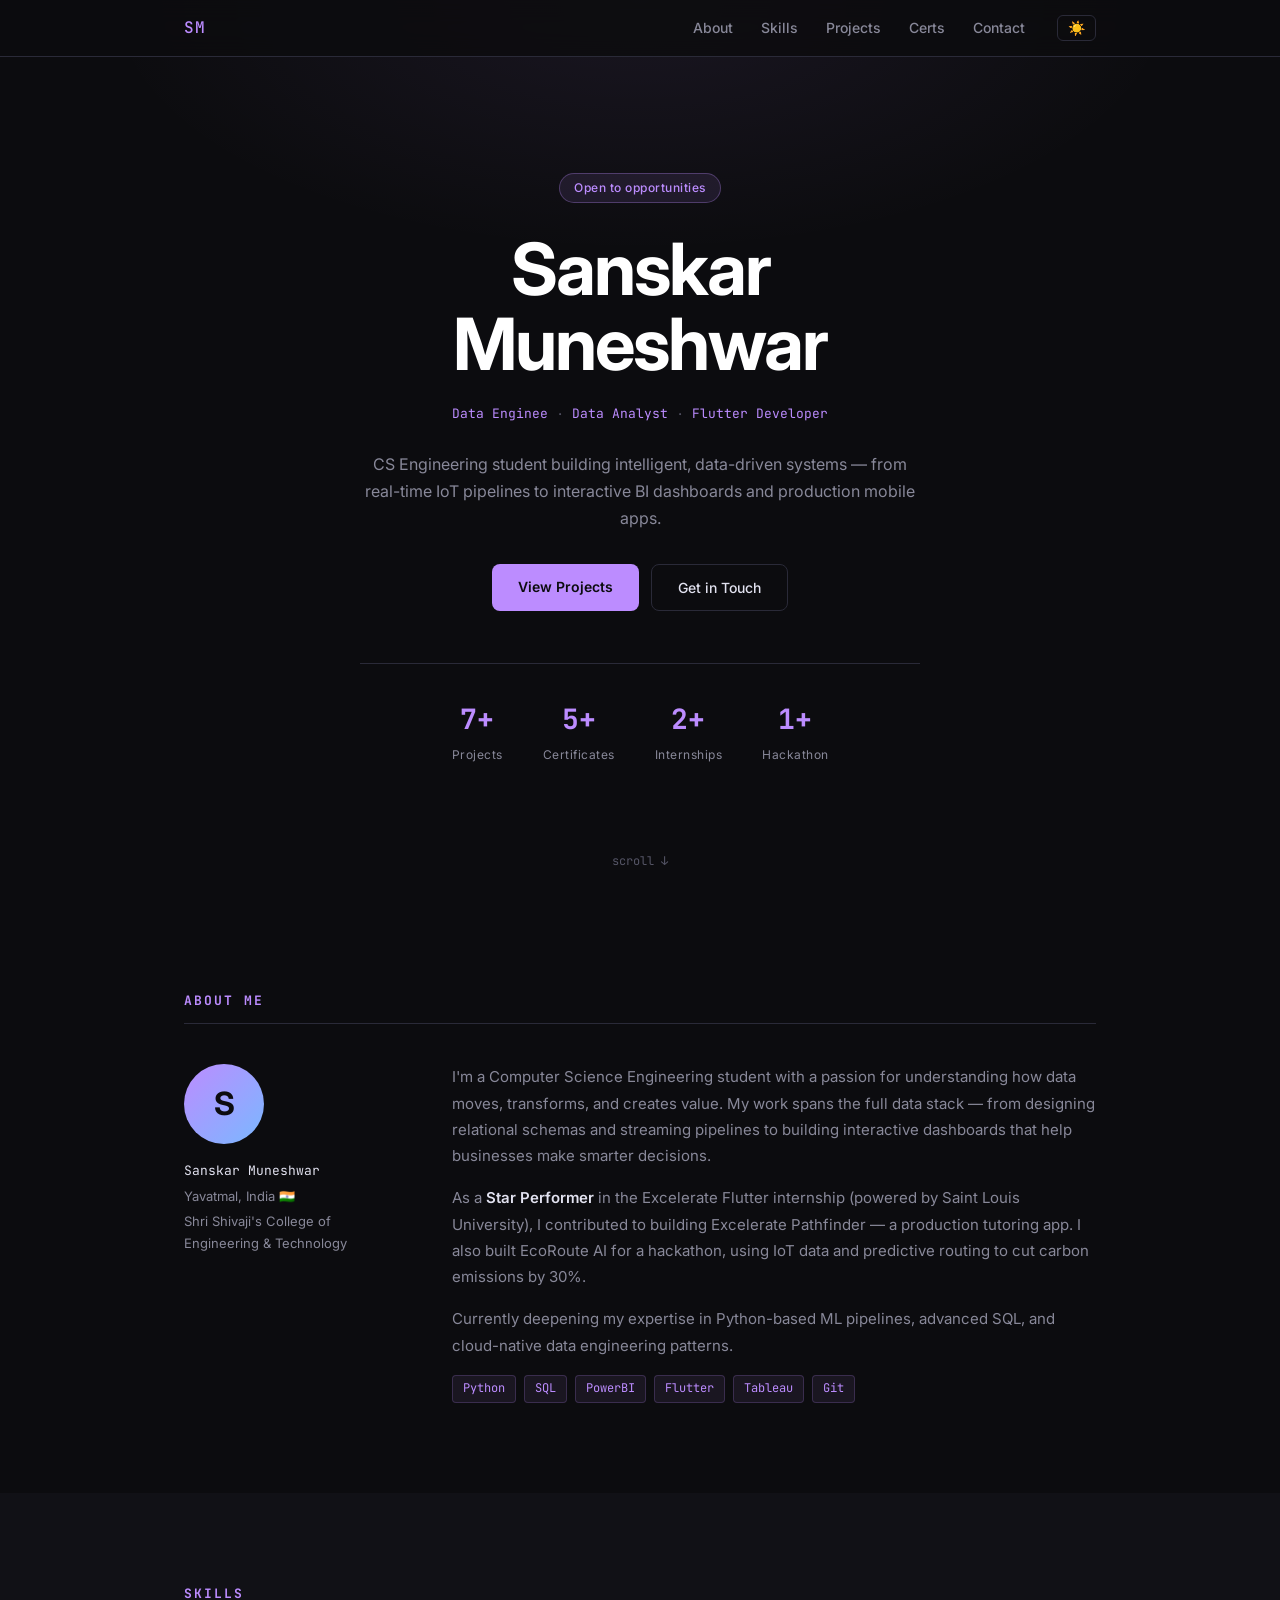
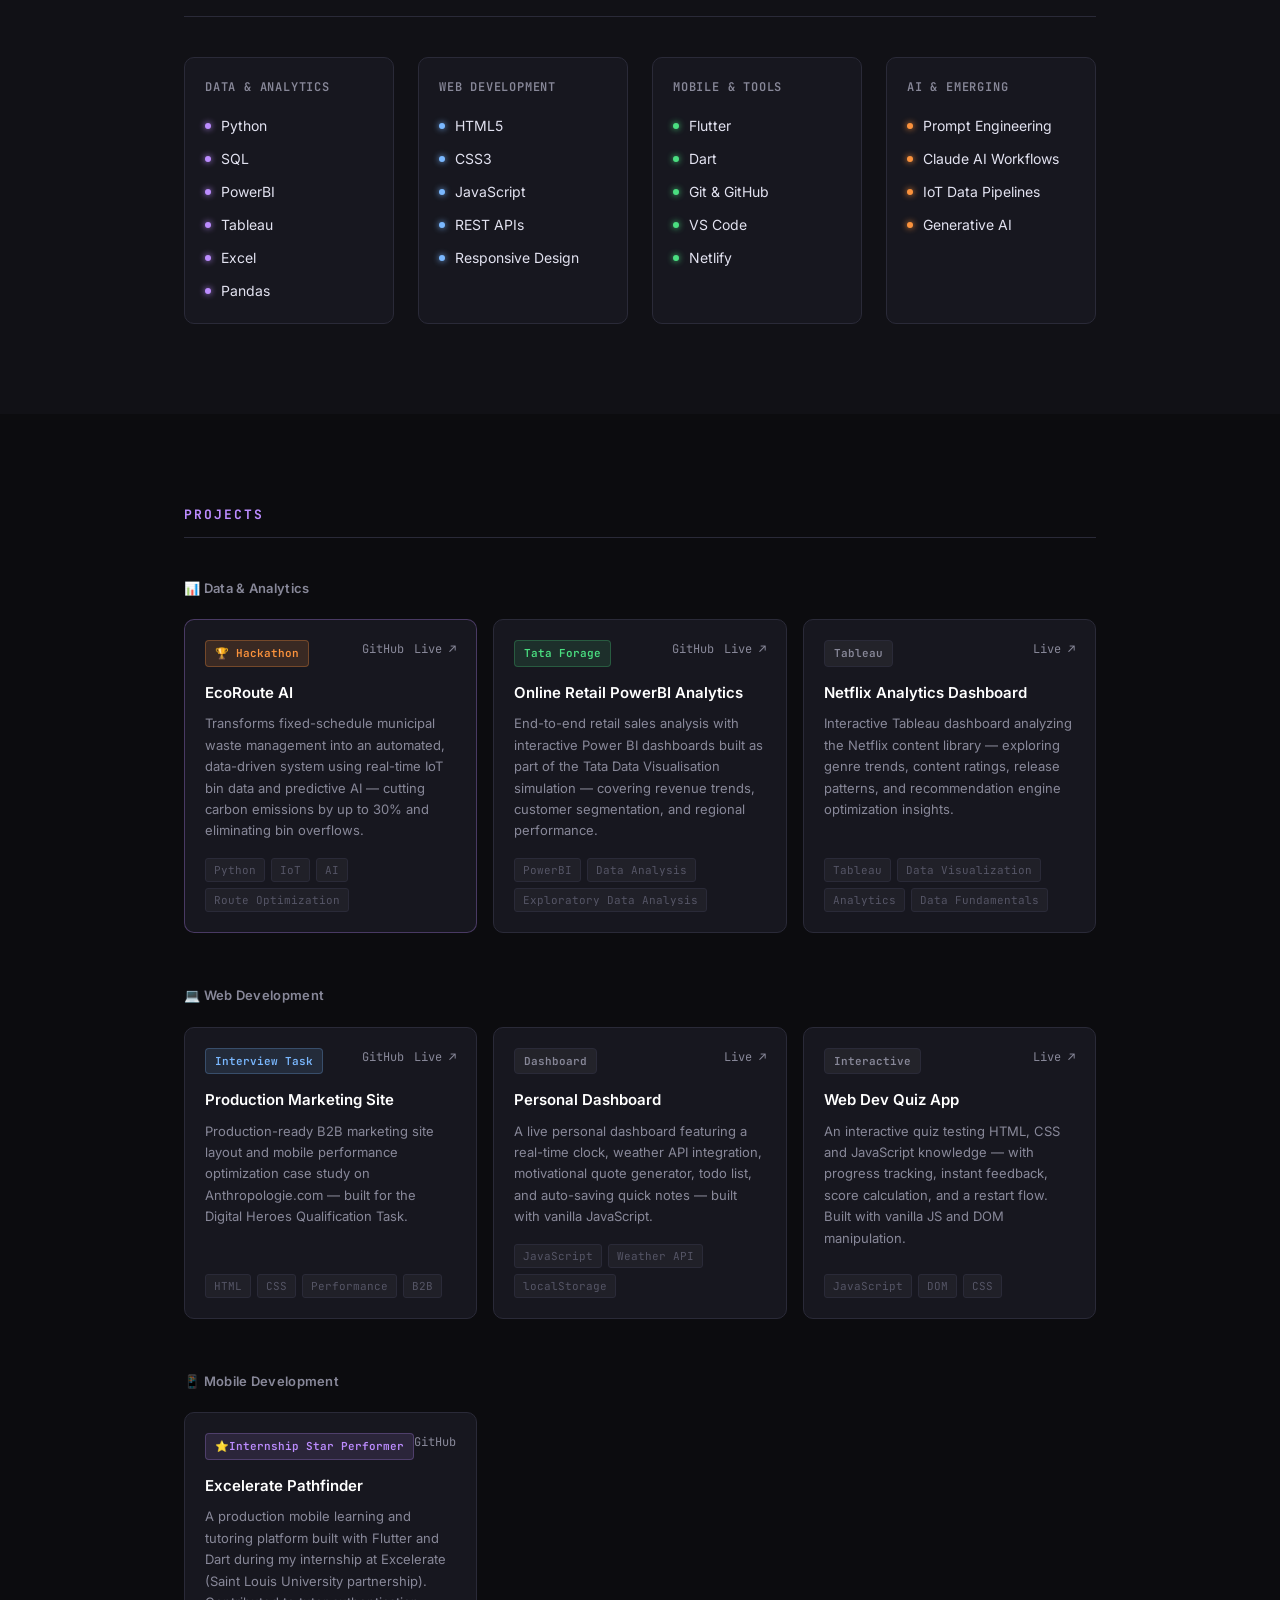
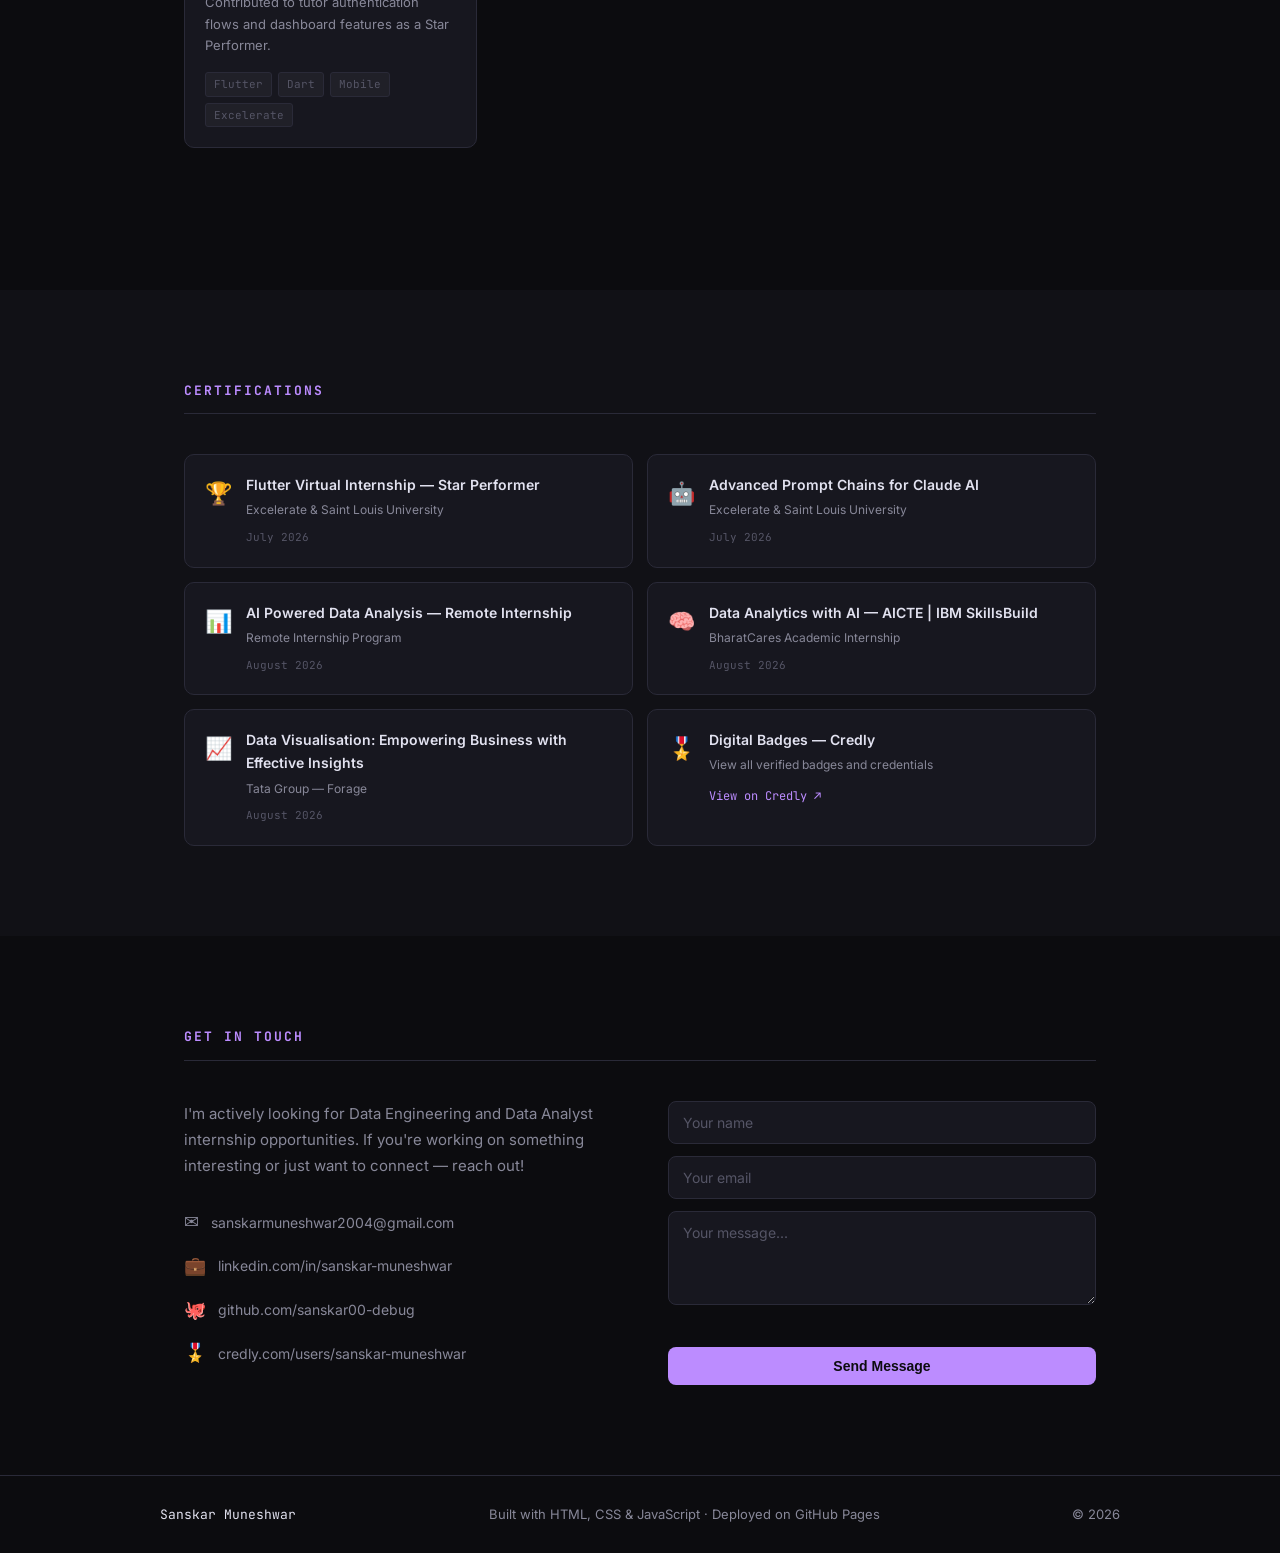
==== commit 60057631: "fixed small bugs and minor issues" ====
--- a/index.html
+++ b/index.html
@@ -74,7 +74,7 @@
           <div class="avatar-info">
             <p class="mono">Sanskar Muneshwar</p>
             <p class="subtle">Yavatmal, India 🇮🇳</p>
-            <p class="subtle">College of Engineering & Technology</p>
+            <p class="subtle">Shri Shivaji's College of Engineering & Technology</p>
           </div>
         </div>
         <div class="about-text">
@@ -259,7 +259,7 @@
 
           <div class="project-card">
             <div class="project-top">
-              <span class="project-badge internship">⭐ Internship — Star Performer</span>
+              <span class="project-badge internship">⭐Internship Star Performer</span>
               <div class="project-links">
                 <a href="https://github.com/Jumoke1/excelerate-mobile-team4" target="_blank">GitHub</a>
               </div>
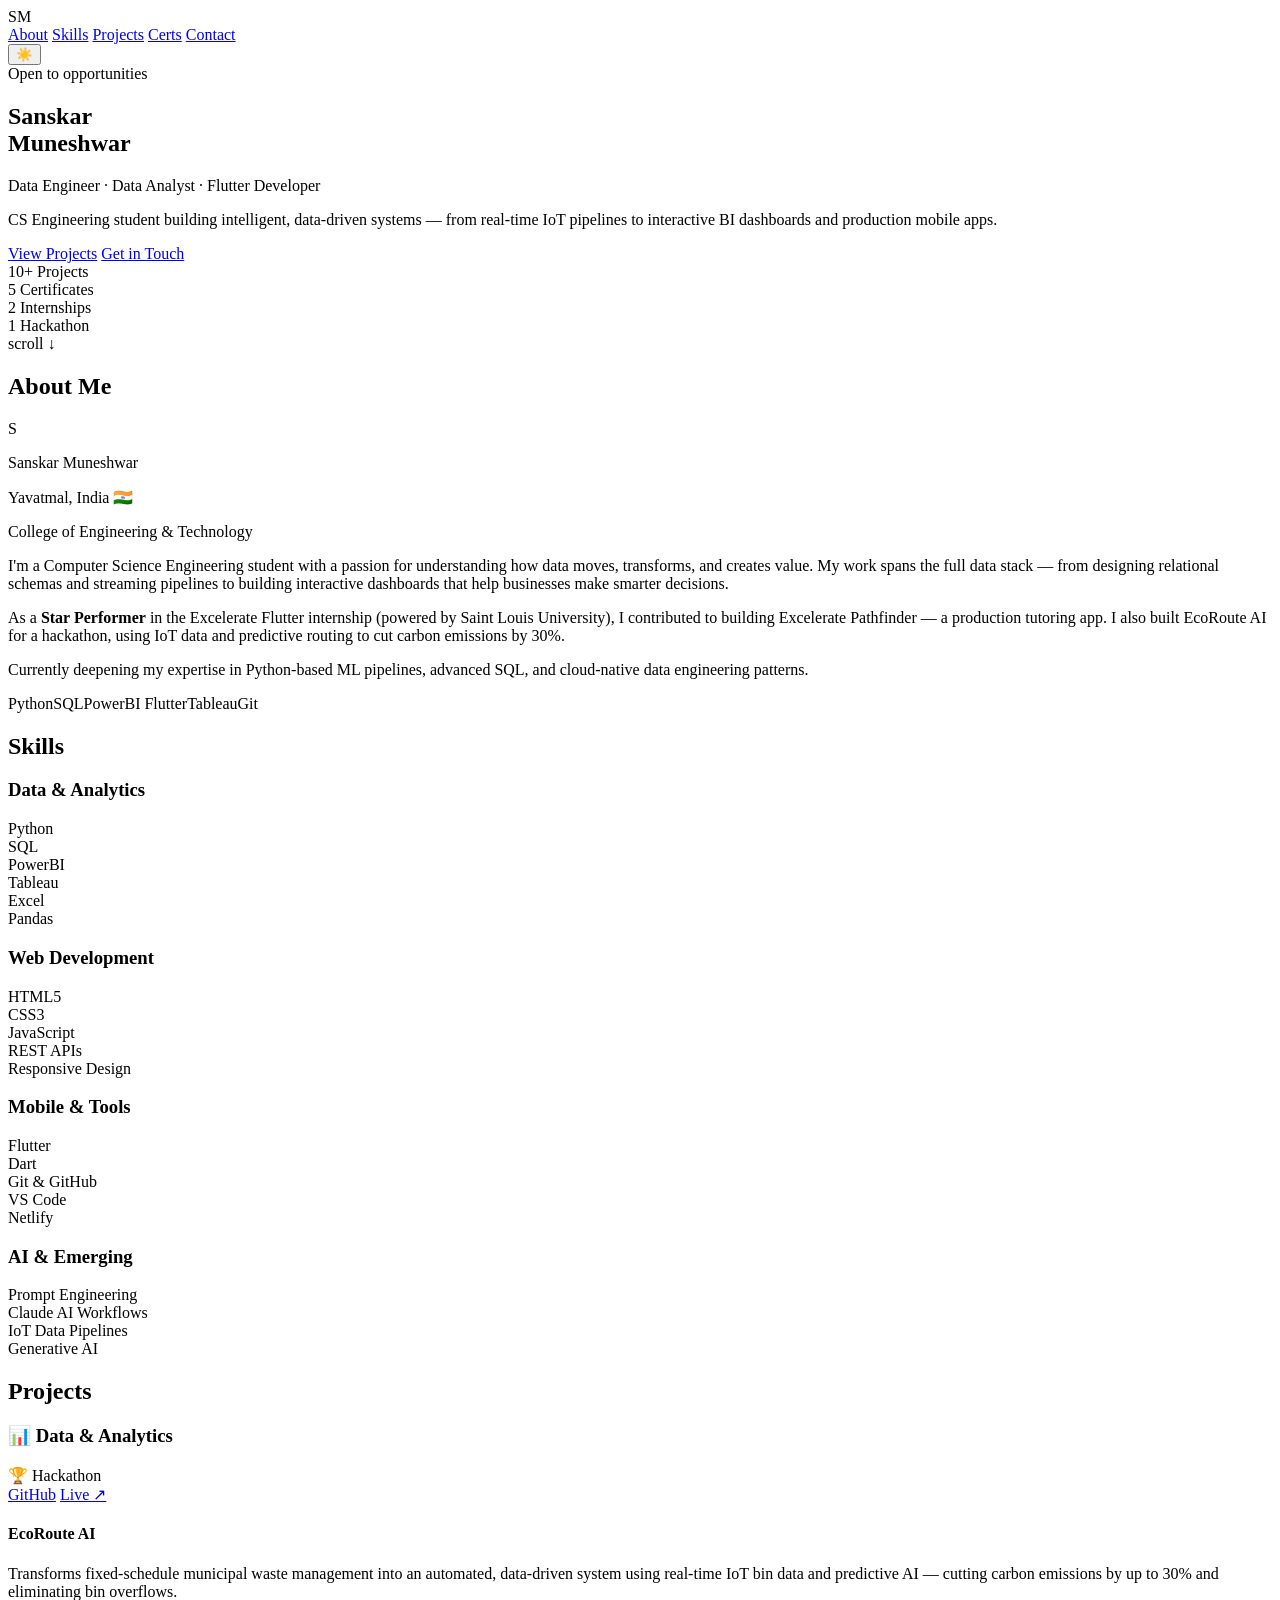
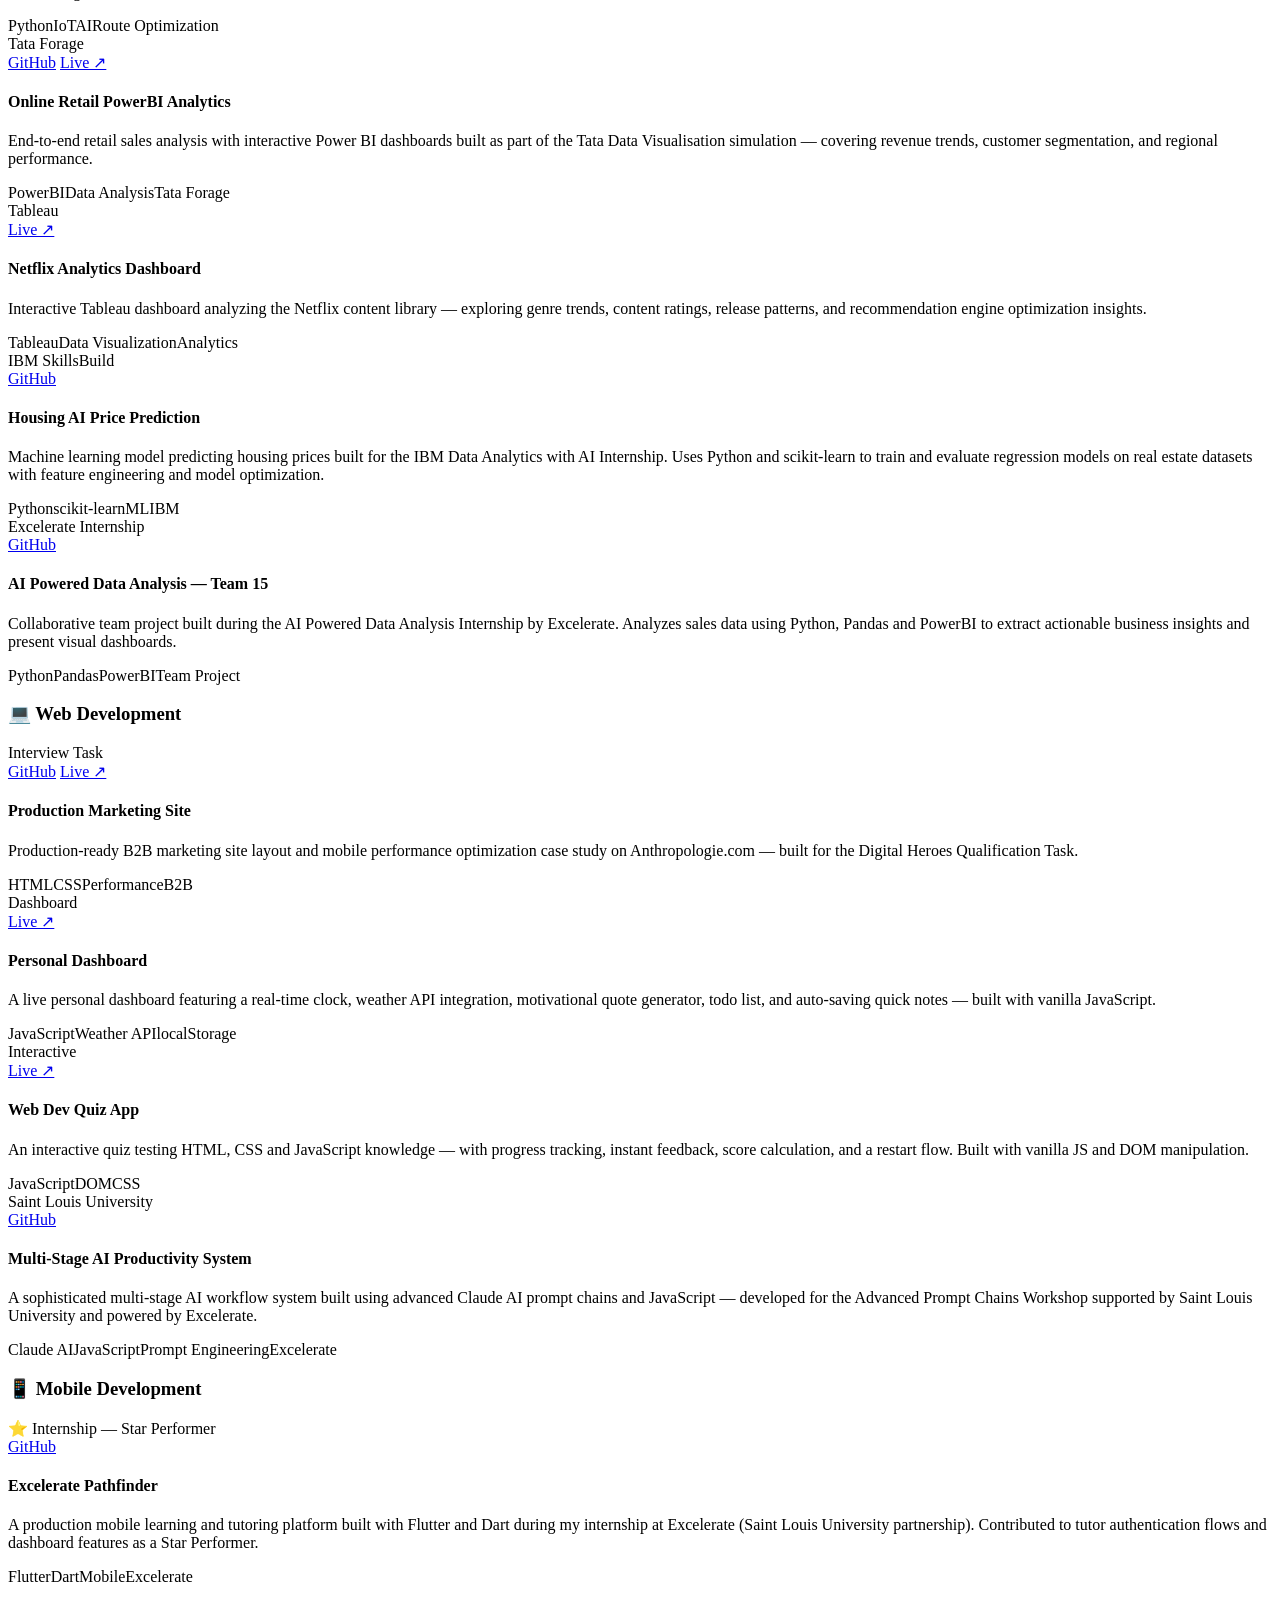
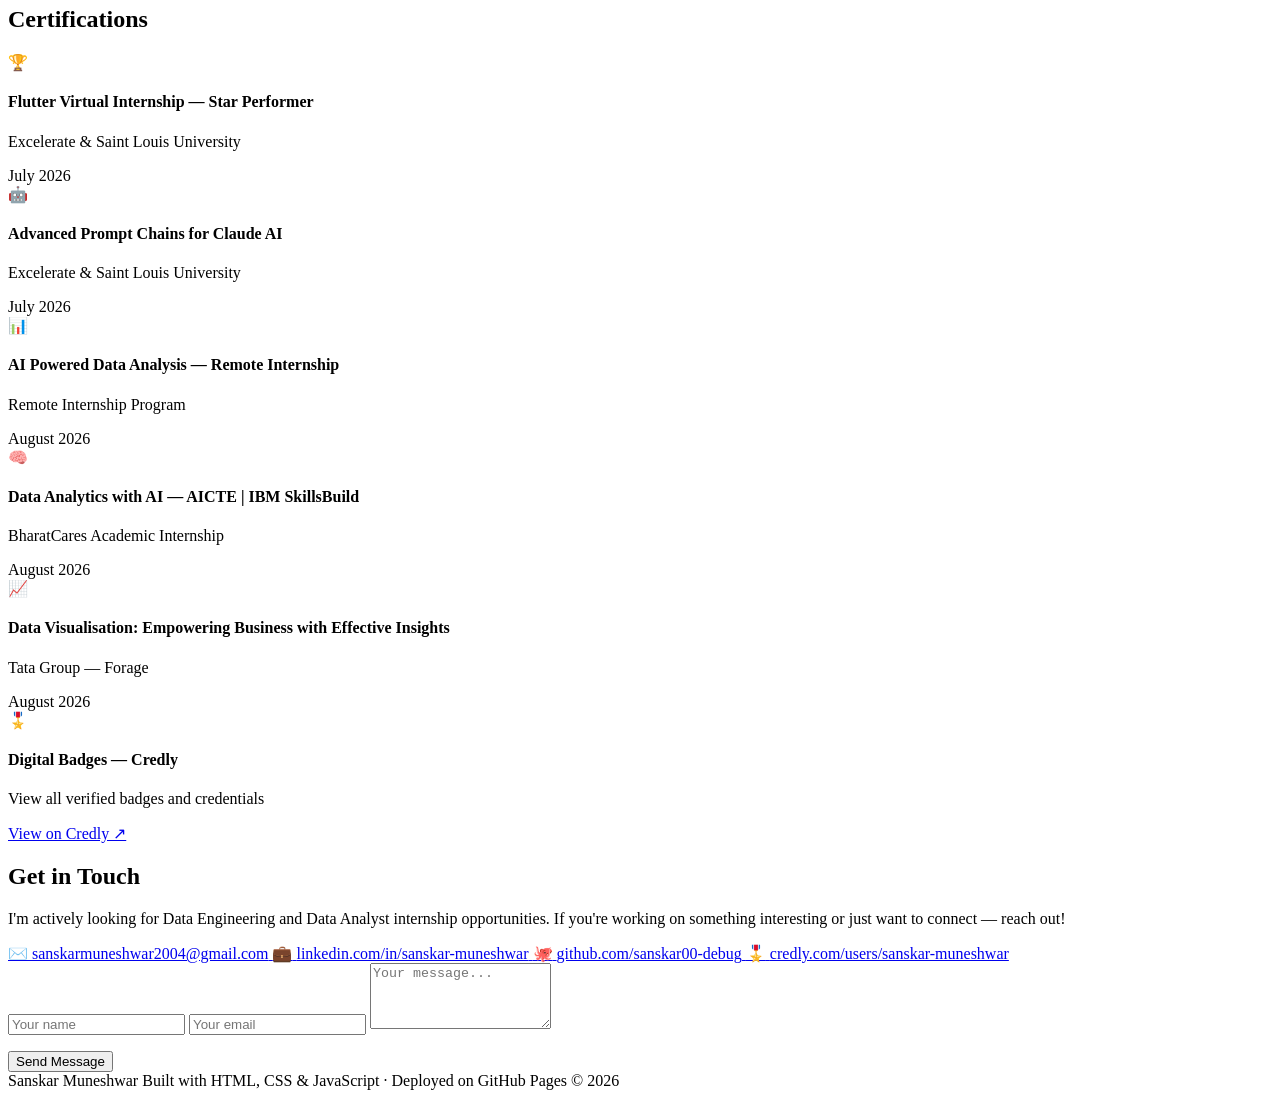
==== commit c645040d: "Basic structure is design and built" ====
--- a/index.html
+++ b/index.html
@@ -44,7 +44,7 @@
       </div>
       <div class="hero-stats">
         <div class="stat-item">
-          <span class="stat-num">7+</span>
+          <span class="stat-num">10+</span>
           <span class="stat-lbl">Projects</span>
         </div>
         <div class="stat-item">
@@ -74,7 +74,7 @@
           <div class="avatar-info">
             <p class="mono">Sanskar Muneshwar</p>
             <p class="subtle">Yavatmal, India 🇮🇳</p>
-            <p class="subtle">Shri Shivaji's College of Engineering & Technology</p>
+            <p class="subtle">College of Engineering & Technology</p>
           </div>
         </div>
         <div class="about-text">
@@ -180,7 +180,7 @@
             <h4>Online Retail PowerBI Analytics</h4>
             <p>End-to-end retail sales analysis with interactive Power BI dashboards built as part of the Tata Data Visualisation simulation — covering revenue trends, customer segmentation, and regional performance.</p>
             <div class="project-tags">
-              <span>PowerBI</span><span>Data Analysis</span><span>Exploratory Data Analysis</span>
+              <span>PowerBI</span><span>Data Analysis</span><span>Tata Forage</span>
             </div>
           </div>
 
@@ -194,7 +194,35 @@
             <h4>Netflix Analytics Dashboard</h4>
             <p>Interactive Tableau dashboard analyzing the Netflix content library — exploring genre trends, content ratings, release patterns, and recommendation engine optimization insights.</p>
             <div class="project-tags">
-              <span>Tableau</span><span>Data Visualization</span><span>Analytics</span><span>Data Fundamentals</span>
+              <span>Tableau</span><span>Data Visualization</span><span>Analytics</span>
+            </div>
+          </div>
+
+          <div class="project-card featured">
+            <div class="project-top">
+              <span class="project-badge cert">IBM SkillsBuild</span>
+              <div class="project-links">
+                <a href="https://github.com/sanskar00-debug/IBM-SkillsBuild-Housing-AI-Prediction" target="_blank">GitHub</a>
+              </div>
+            </div>
+            <h4>Housing AI Price Prediction</h4>
+            <p>Machine learning model predicting housing prices built for the IBM Data Analytics with AI Internship. Uses Python and scikit-learn to train and evaluate regression models on real estate datasets with feature engineering and model optimization.</p>
+            <div class="project-tags">
+              <span>Python</span><span>scikit-learn</span><span>ML</span><span>IBM</span>
+            </div>
+          </div>
+
+          <div class="project-card">
+            <div class="project-top">
+              <span class="project-badge internship">Excelerate Internship</span>
+              <div class="project-links">
+                <a href="https://github.com/sanskar00-debug/AI-Powered-Data-Analysis-Team-15" target="_blank">GitHub</a>
+              </div>
+            </div>
+            <h4>AI Powered Data Analysis — Team 15</h4>
+            <p>Collaborative team project built during the AI Powered Data Analysis Internship by Excelerate. Analyzes sales data using Python, Pandas and PowerBI to extract actionable business insights and present visual dashboards.</p>
+            <div class="project-tags">
+              <span>Python</span><span>Pandas</span><span>PowerBI</span><span>Team Project</span>
             </div>
           </div>
 
@@ -249,6 +277,20 @@
             </div>
           </div>
 
+          <div class="project-card featured">
+            <div class="project-top">
+              <span class="project-badge cert">Saint Louis University</span>
+              <div class="project-links">
+                <a href="https://github.com/sanskar00-debug/Multi-Stage-AI-Productivity-System" target="_blank">GitHub</a>
+              </div>
+            </div>
+            <h4>Multi-Stage AI Productivity System</h4>
+            <p>A sophisticated multi-stage AI workflow system built using advanced Claude AI prompt chains and JavaScript — developed for the Advanced Prompt Chains Workshop supported by Saint Louis University and powered by Excelerate.</p>
+            <div class="project-tags">
+              <span>Claude AI</span><span>JavaScript</span><span>Prompt Engineering</span><span>Excelerate</span>
+            </div>
+          </div>
+
         </div>
       </div>
 
@@ -259,7 +301,7 @@
 
           <div class="project-card">
             <div class="project-top">
-              <span class="project-badge internship">⭐Internship Star Performer</span>
+              <span class="project-badge internship">⭐ Internship — Star Performer</span>
               <div class="project-links">
                 <a href="https://github.com/Jumoke1/excelerate-mobile-team4" target="_blank">GitHub</a>
               </div>
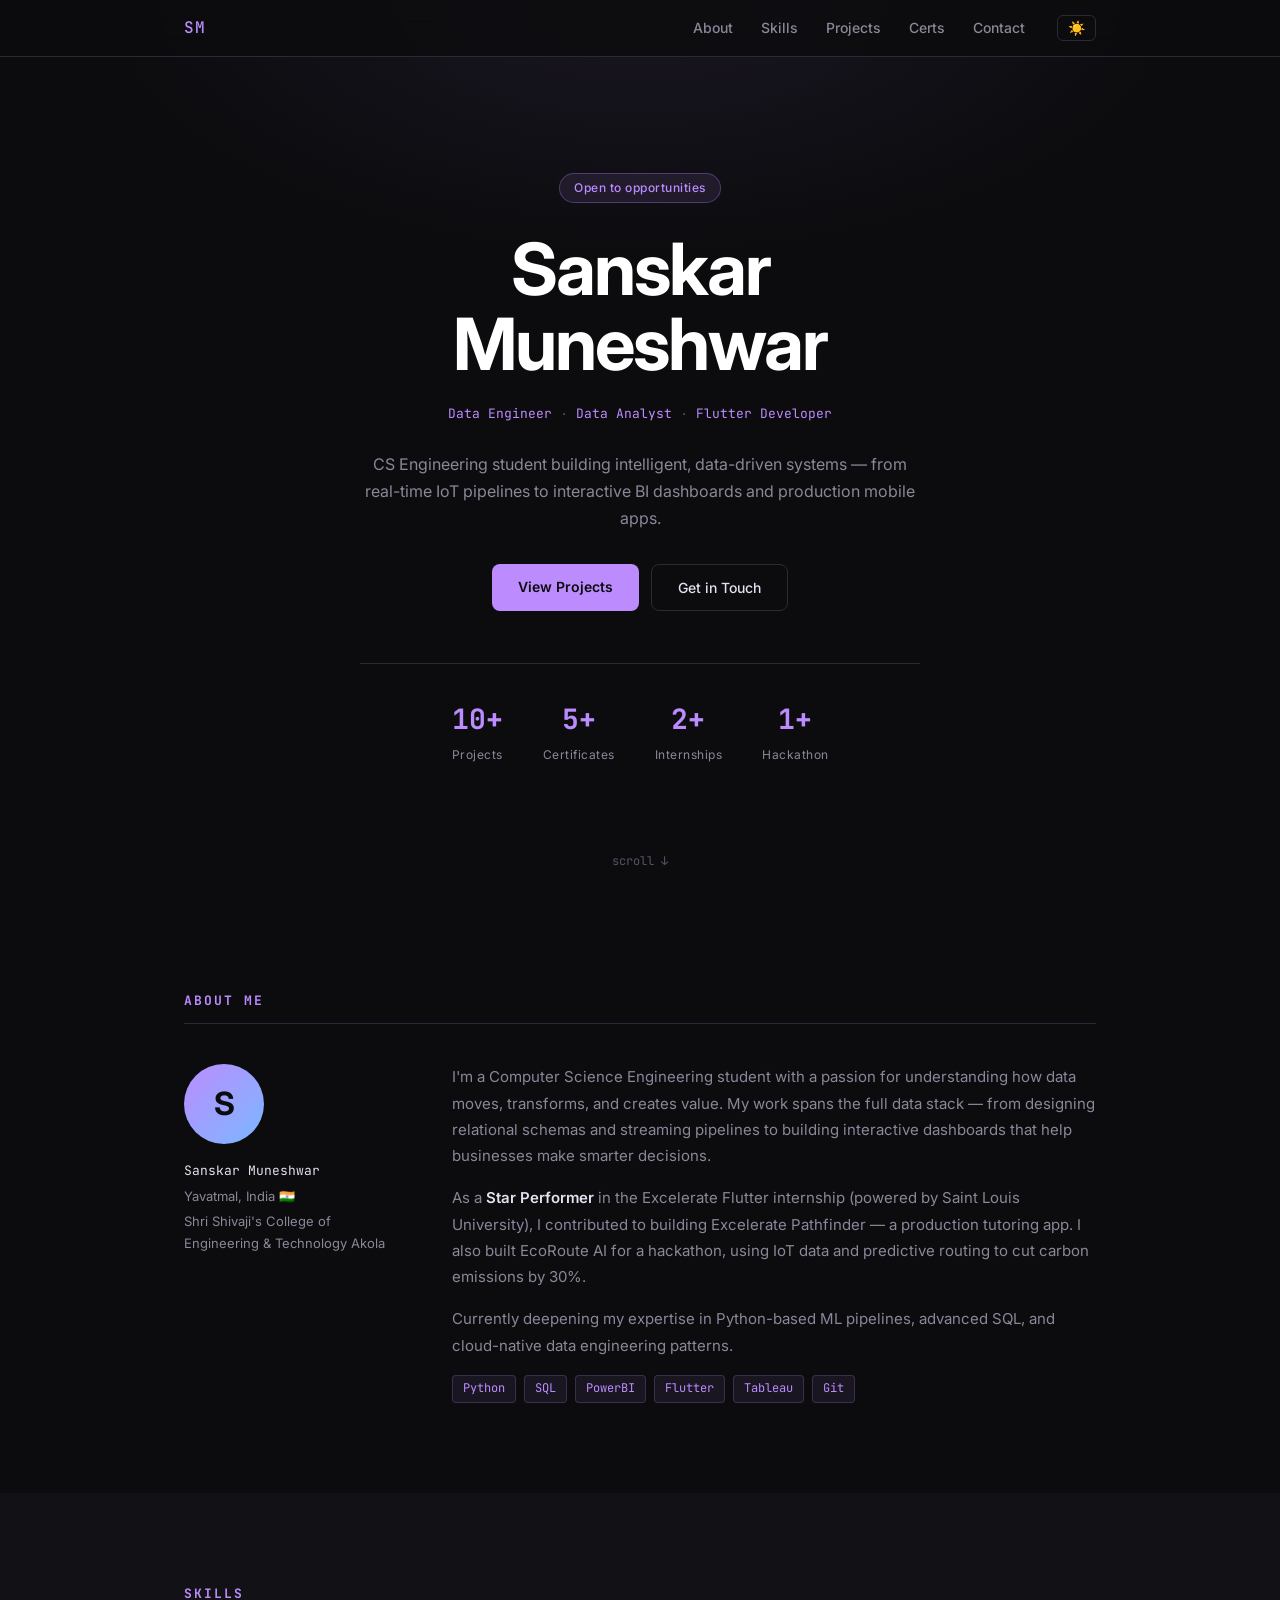
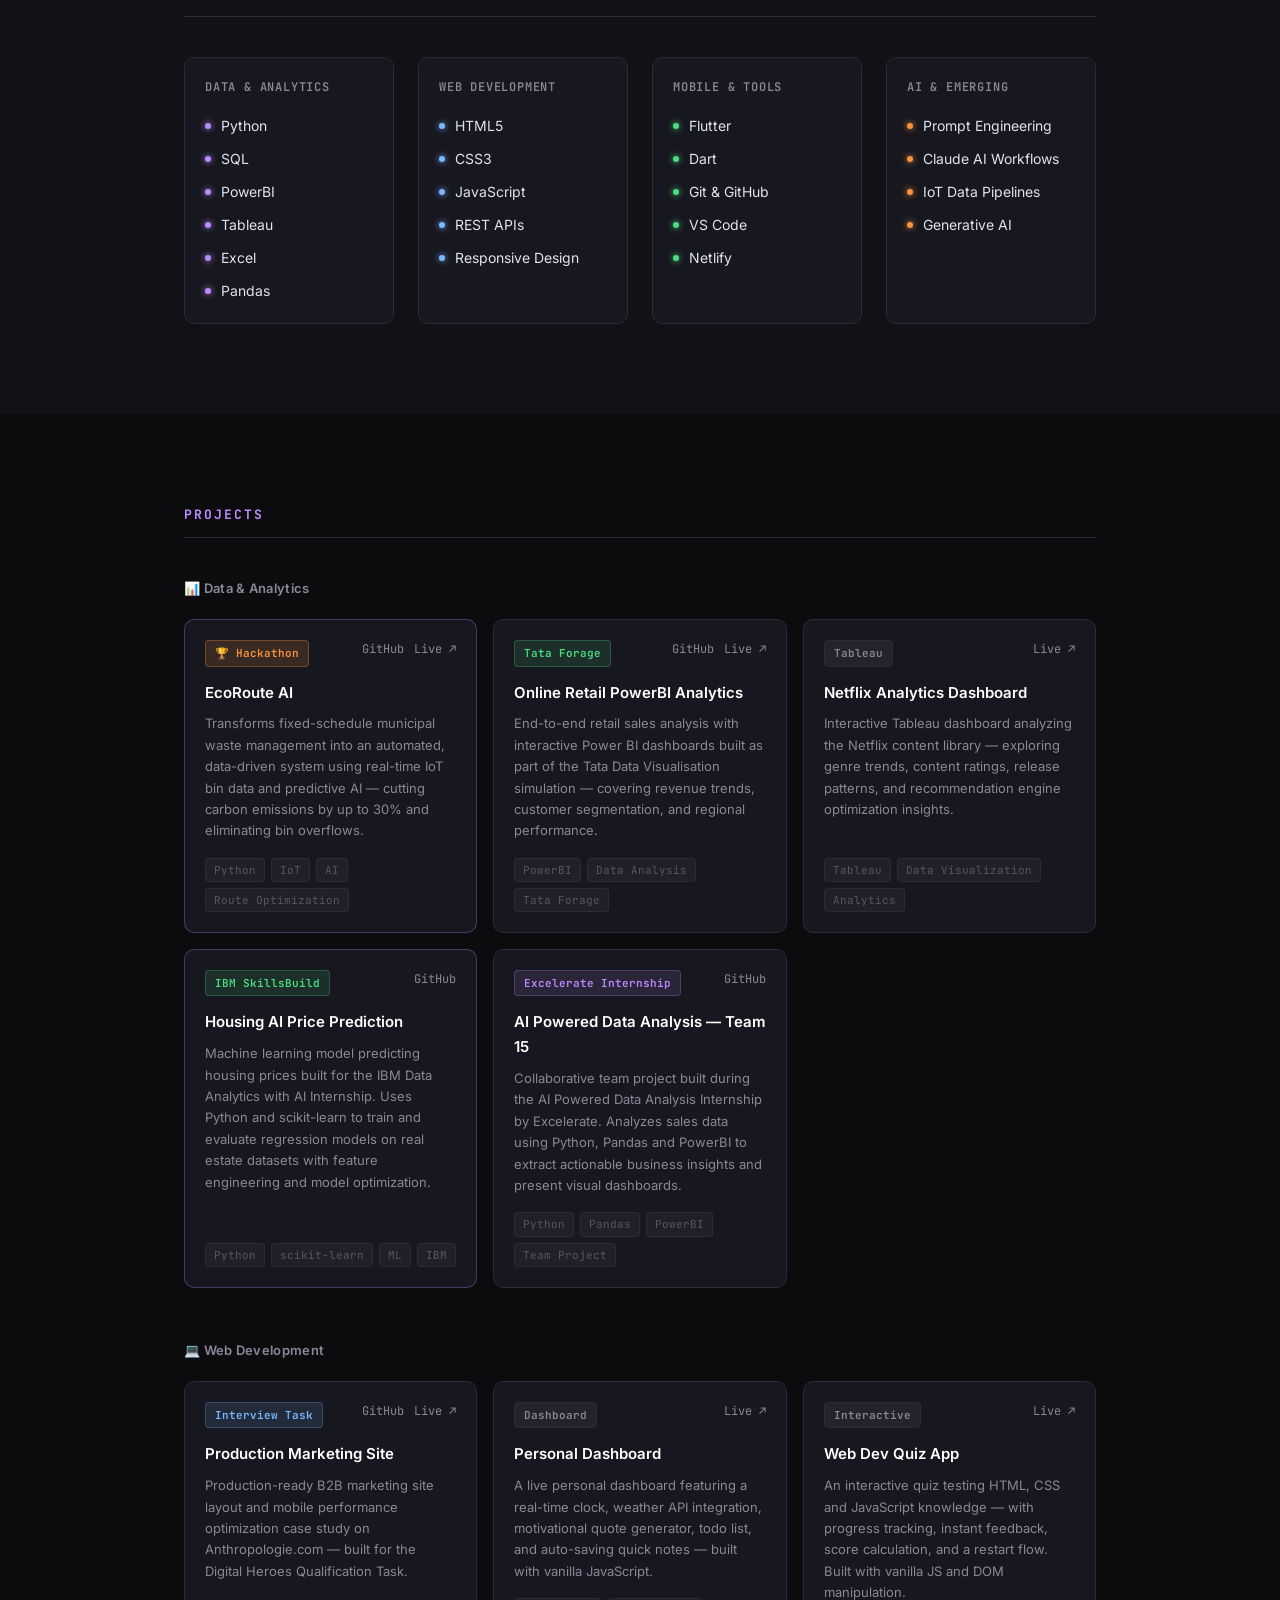
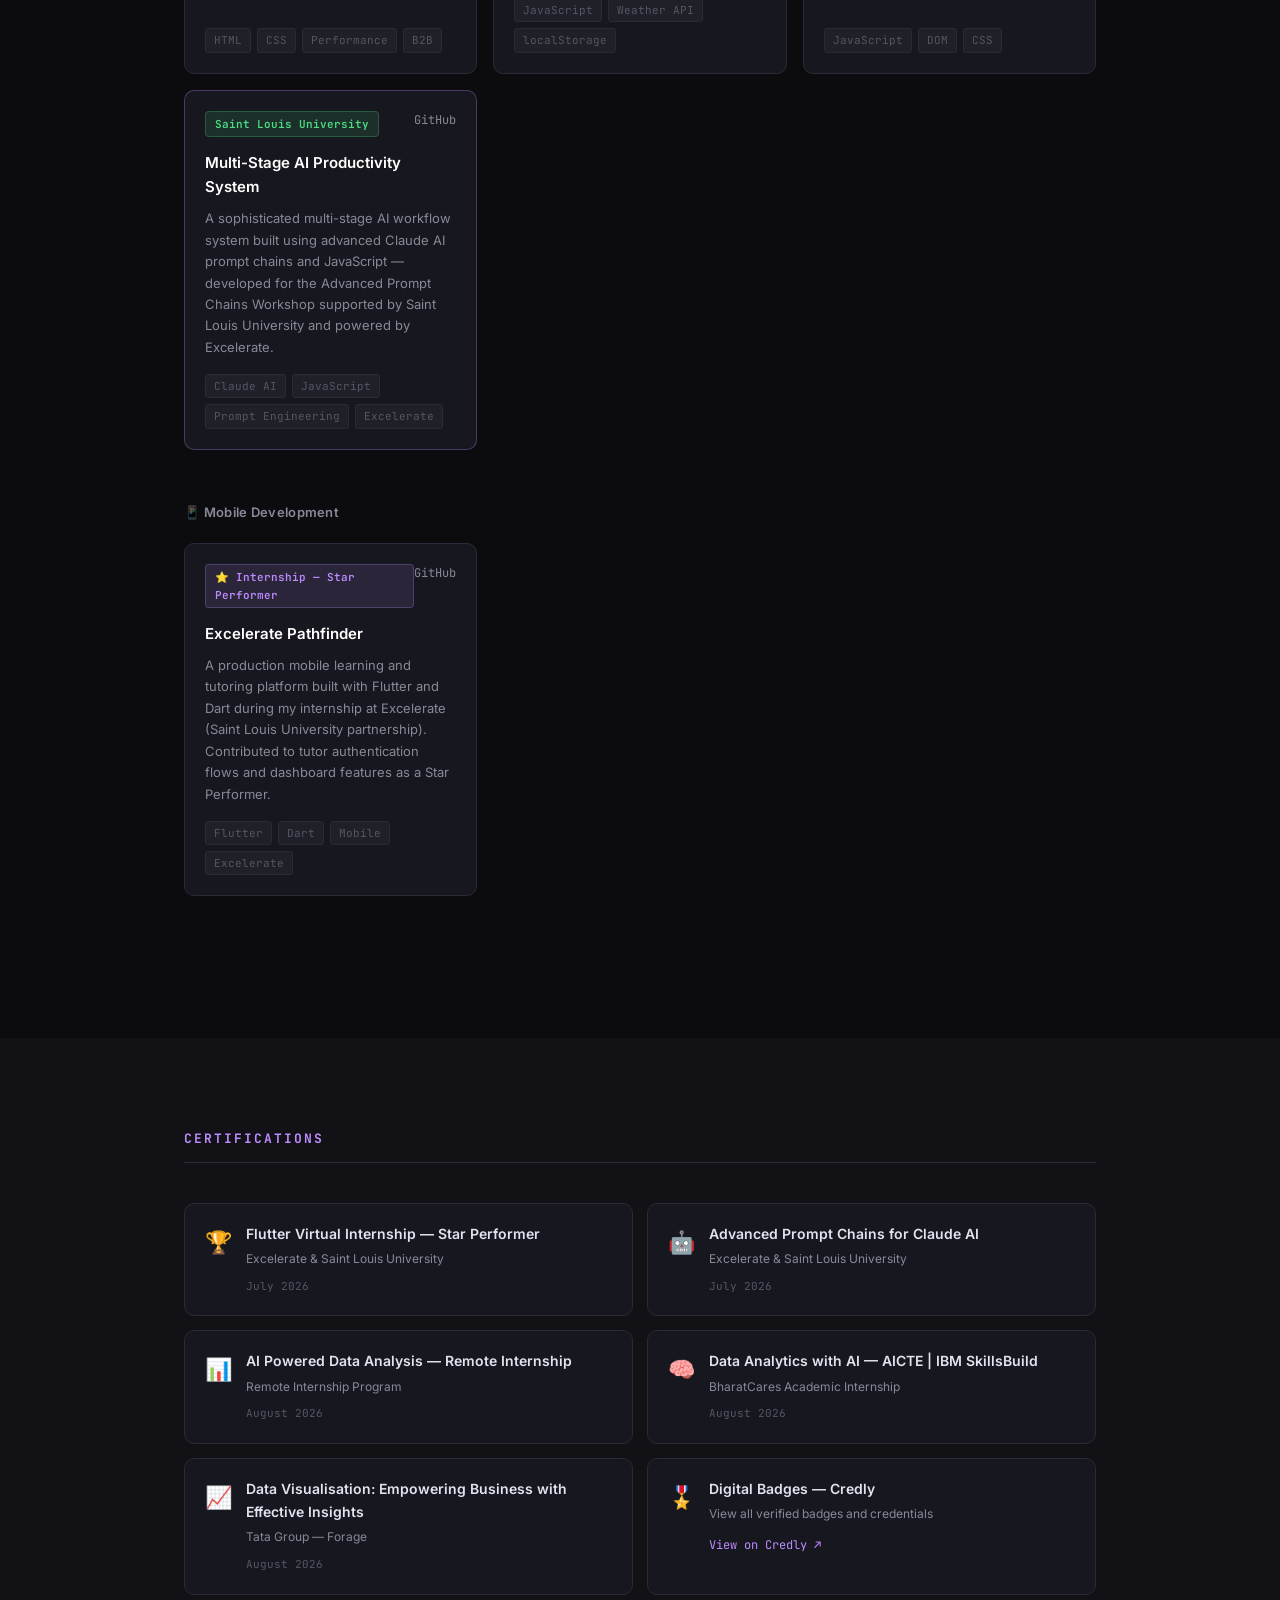
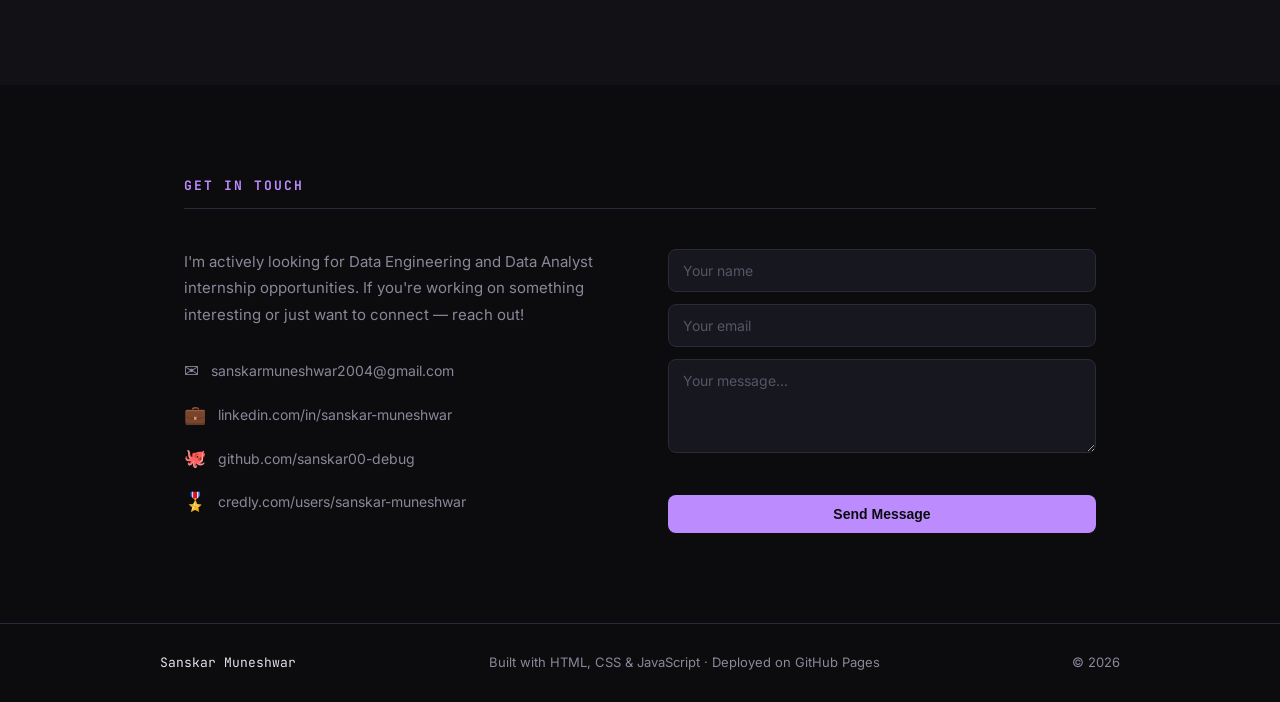
==== commit 104f099e: "fixed hero name visibility in light mode" ====
--- a/index.html
+++ b/index.html
@@ -74,7 +74,7 @@
           <div class="avatar-info">
             <p class="mono">Sanskar Muneshwar</p>
             <p class="subtle">Yavatmal, India 🇮🇳</p>
-            <p class="subtle">College of Engineering & Technology</p>
+            <p class="subtle">Shri Shivaji's College of Engineering & Technology Akola</p>
           </div>
         </div>
         <div class="about-text">
--- a/style.css
+++ b/style.css
@@ -0,0 +1,388 @@
+/* ===== TOKENS ===== */
+:root {
+  --bg:        #0c0c0f;
+  --bg-alt:    #111116;
+  --surface:   #17171f;
+  --border:    #2a2a38;
+  --purple:    #bc8cff;
+  --purple-dim:#8c5fd4;
+  --blue:      #7ab8ff;
+  --green:     #4ade80;
+  --orange:    #fb923c;
+  --text:      #e2e2f0;
+  --muted:     #888899;
+  --subtle:    #555566;
+  --font-sans: 'Inter', system-ui, sans-serif;
+  --font-mono: 'JetBrains Mono', monospace;
+}
+
+/* ===== RESET ===== */
+*, *::before, *::after { box-sizing: border-box; margin: 0; padding: 0; }
+html { scroll-behavior: smooth; }
+body {
+  font-family: var(--font-sans);
+  background: var(--bg);
+  color: var(--text);
+  line-height: 1.65;
+  font-size: 15px;
+}
+a { color: inherit; text-decoration: none; }
+strong { color: #fff; font-weight: 600; }
+
+/* ===== UTILS ===== */
+.container { max-width: 960px; margin: 0 auto; padding: 0 24px; }
+.mono { font-family: var(--font-mono); font-size: 13px; }
+.subtle { color: var(--muted); font-size: 13px; }
+.section { padding: 90px 0; }
+.section-alt { background: var(--bg-alt); }
+
+/* ===== NAV ===== */
+#navbar {
+  position: fixed; top: 0; left: 0; right: 0; z-index: 100;
+  background: rgba(12,12,15,0.85);
+  backdrop-filter: blur(12px);
+  border-bottom: 1px solid var(--border);
+}
+.nav-inner {
+  max-width: 960px; margin: 0 auto;
+  padding: 0 24px;
+  display: flex; align-items: center; gap: 32px;
+  height: 56px;
+}
+.nav-logo {
+  font-family: var(--font-mono);
+  font-weight: 500;
+  color: var(--purple);
+  font-size: 16px;
+  letter-spacing: 1px;
+  margin-right: auto;
+}
+.nav-links { display: flex; gap: 28px; }
+.nav-links a {
+  color: var(--muted);
+  font-size: 14px;
+  font-weight: 500;
+  transition: color 0.2s;
+}
+.nav-links a:hover { color: var(--text); }
+.theme-btn {
+  background: none; border: 1px solid var(--border);
+  color: var(--muted); padding: 4px 10px;
+  border-radius: 6px; cursor: pointer; font-size: 14px;
+  transition: border-color 0.2s;
+}
+.theme-btn:hover { border-color: var(--purple); }
+
+/* ===== HERO ===== */
+.hero {
+  min-height: 100vh;
+  display: flex; flex-direction: column;
+  justify-content: center; align-items: center;
+  padding: 100px 24px 60px;
+  text-align: center;
+  position: relative;
+  background:
+    radial-gradient(ellipse 60% 40% at 50% 0%, rgba(188,140,255,0.08) 0%, transparent 70%);
+}
+.hero-inner { max-width: 680px; }
+.hero-badge {
+  display: inline-block;
+  background: rgba(188,140,255,0.1);
+  border: 1px solid rgba(188,140,255,0.3);
+  color: var(--purple);
+  font-size: 12px;
+  font-weight: 500;
+  padding: 4px 14px;
+  border-radius: 20px;
+  margin-bottom: 28px;
+  letter-spacing: 0.5px;
+}
+.hero-name {
+  font-size: clamp(44px, 8vw, 72px);
+  font-weight: 700;
+  line-height: 1.05;
+  letter-spacing: -2px;
+  color: #fff;
+  margin-bottom: 20px;
+}
+.hero-roles {
+  display: flex; align-items: center;
+  justify-content: center; gap: 10px;
+  flex-wrap: wrap;
+  margin-bottom: 24px;
+}
+.role-tag {
+  font-family: var(--font-mono);
+  font-size: 13px;
+  color: var(--purple);
+}
+.role-sep { color: var(--subtle); }
+.hero-bio {
+  color: var(--muted);
+  font-size: 16px;
+  line-height: 1.7;
+  max-width: 560px;
+  margin: 0 auto 32px;
+}
+.hero-actions { display: flex; gap: 12px; justify-content: center; margin-bottom: 52px; flex-wrap: wrap; }
+.btn-primary {
+  background: var(--purple);
+  color: #0c0c0f;
+  padding: 11px 26px;
+  border-radius: 8px;
+  font-weight: 600;
+  font-size: 14px;
+  border: none;
+  cursor: pointer;
+  transition: background 0.2s, transform 0.2s;
+  display: inline-block;
+}
+.btn-primary:hover { background: #cba8ff; transform: translateY(-1px); }
+.btn-outline {
+  background: transparent;
+  color: var(--text);
+  padding: 11px 26px;
+  border-radius: 8px;
+  font-weight: 500;
+  font-size: 14px;
+  border: 1px solid var(--border);
+  cursor: pointer;
+  transition: border-color 0.2s, transform 0.2s;
+  display: inline-block;
+}
+.btn-outline:hover { border-color: var(--purple); transform: translateY(-1px); }
+.hero-stats {
+  display: flex; gap: 40px; justify-content: center; flex-wrap: wrap;
+  border-top: 1px solid var(--border);
+  padding-top: 32px;
+}
+.stat-item { text-align: center; }
+.stat-num {
+  display: block;
+  font-size: 28px;
+  font-weight: 700;
+  color: var(--purple);
+  font-family: var(--font-mono);
+}
+.stat-lbl { font-size: 12px; color: var(--muted); letter-spacing: 0.5px; }
+.hero-scroll {
+  position: absolute; bottom: 28px;
+  font-size: 12px; color: var(--subtle);
+  font-family: var(--font-mono);
+  animation: float 2.5s ease-in-out infinite;
+}
+@keyframes float {
+  0%, 100% { transform: translateY(0); }
+  50% { transform: translateY(6px); }
+}
+
+/* ===== SECTION TITLE ===== */
+.section-title {
+  font-size: 13px;
+  font-family: var(--font-mono);
+  color: var(--purple);
+  letter-spacing: 2px;
+  text-transform: uppercase;
+  margin-bottom: 40px;
+  padding-bottom: 12px;
+  border-bottom: 1px solid var(--border);
+}
+
+/* ===== ABOUT ===== */
+.about-grid {
+  display: grid;
+  grid-template-columns: 220px 1fr;
+  gap: 48px;
+  align-items: start;
+}
+.avatar-circle {
+  width: 80px; height: 80px;
+  border-radius: 50%;
+  background: linear-gradient(135deg, var(--purple), var(--blue));
+  display: flex; align-items: center; justify-content: center;
+  font-size: 32px; font-weight: 700; color: #0c0c0f;
+  margin-bottom: 16px;
+}
+.avatar-info p { margin-bottom: 4px; }
+.about-text p { color: var(--muted); margin-bottom: 16px; line-height: 1.75; }
+.about-text p strong { color: var(--text); }
+.about-tags { display: flex; flex-wrap: wrap; gap: 8px; margin-top: 8px; }
+.about-tags span {
+  font-family: var(--font-mono);
+  font-size: 12px;
+  color: var(--purple);
+  background: rgba(188,140,255,0.08);
+  border: 1px solid rgba(188,140,255,0.2);
+  padding: 3px 10px;
+  border-radius: 4px;
+}
+
+/* ===== SKILLS ===== */
+.skills-grid {
+  display: grid;
+  grid-template-columns: repeat(4, 1fr);
+  gap: 24px;
+}
+.skill-group {
+  background: var(--surface);
+  border: 1px solid var(--border);
+  border-radius: 10px;
+  padding: 20px;
+}
+.skill-group-title {
+  font-size: 12px;
+  font-weight: 600;
+  color: var(--muted);
+  letter-spacing: 0.8px;
+  text-transform: uppercase;
+  margin-bottom: 16px;
+  font-family: var(--font-mono);
+}
+.skill-list { display: flex; flex-direction: column; gap: 10px; }
+.skill-item { display: flex; align-items: center; gap: 10px; font-size: 14px; color: var(--text); }
+.skill-dot { width: 6px; height: 6px; border-radius: 50%; flex-shrink: 0; }
+.dot-purple { background: var(--purple); box-shadow: 0 0 6px var(--purple); }
+.dot-blue   { background: var(--blue);   box-shadow: 0 0 6px var(--blue); }
+.dot-green  { background: var(--green);  box-shadow: 0 0 6px var(--green); }
+.dot-orange { background: var(--orange); box-shadow: 0 0 6px var(--orange); }
+
+/* ===== PROJECTS ===== */
+.project-category { margin-bottom: 52px; }
+.cat-label {
+  font-size: 13px; font-weight: 600;
+  color: var(--muted); margin-bottom: 20px; letter-spacing: 0.3px;
+}
+.projects-row {
+  display: grid;
+  grid-template-columns: repeat(3, 1fr);
+  gap: 16px;
+}
+.project-card {
+  background: var(--surface);
+  border: 1px solid var(--border);
+  border-radius: 10px;
+  padding: 20px;
+  display: flex; flex-direction: column;
+  transition: border-color 0.25s, transform 0.25s;
+}
+.project-card:hover { border-color: var(--purple); transform: translateY(-3px); }
+.project-card.featured { border-color: rgba(188,140,255,0.3); }
+.project-top {
+  display: flex; justify-content: space-between; align-items: flex-start;
+  margin-bottom: 14px;
+}
+.project-badge {
+  font-size: 11px; font-weight: 600;
+  padding: 3px 9px; border-radius: 4px;
+  font-family: var(--font-mono);
+}
+.hackathon  { background: rgba(251,146,60,0.15);  color: var(--orange); border: 1px solid rgba(251,146,60,0.3); }
+.cert       { background: rgba(74,222,128,0.12);  color: var(--green);  border: 1px solid rgba(74,222,128,0.25); }
+.internship { background: rgba(188,140,255,0.12); color: var(--purple); border: 1px solid rgba(188,140,255,0.25); }
+.interview  { background: rgba(122,184,255,0.12); color: var(--blue);   border: 1px solid rgba(122,184,255,0.25); }
+.project-badge:not(.hackathon):not(.cert):not(.internship):not(.interview) {
+  background: rgba(255,255,255,0.05); color: var(--muted); border: 1px solid var(--border);
+}
+.project-links { display: flex; gap: 10px; }
+.project-links a {
+  font-size: 12px; color: var(--muted);
+  font-family: var(--font-mono); transition: color 0.2s;
+}
+.project-links a:hover { color: var(--purple); }
+.project-card h4 { font-size: 15px; font-weight: 600; color: #fff; margin-bottom: 8px; }
+.project-card p  { font-size: 13px; color: var(--muted); line-height: 1.65; flex: 1; margin-bottom: 16px; }
+.project-tags { display: flex; flex-wrap: wrap; gap: 6px; margin-top: auto; }
+.project-tags span {
+  font-size: 11px; font-family: var(--font-mono);
+  color: var(--subtle);
+  background: rgba(255,255,255,0.04);
+  border: 1px solid var(--border);
+  padding: 2px 8px; border-radius: 3px;
+}
+
+/* ===== CERTS ===== */
+.certs-grid {
+  display: grid; grid-template-columns: repeat(2, 1fr); gap: 14px;
+}
+.cert-card {
+  background: var(--surface); border: 1px solid var(--border);
+  border-radius: 10px; padding: 18px 20px;
+  display: flex; align-items: flex-start; gap: 14px;
+  transition: border-color 0.2s;
+}
+.cert-card:hover { border-color: var(--purple); }
+.cert-icon { font-size: 22px; flex-shrink: 0; margin-top: 2px; }
+.cert-info h4 { font-size: 14px; font-weight: 600; color: var(--text); margin-bottom: 4px; }
+.cert-info p  { font-size: 12px; color: var(--muted); margin-bottom: 4px; }
+.cert-date { font-family: var(--font-mono); font-size: 11px; color: var(--subtle); }
+.cert-link {
+  display: inline-block; margin-top: 8px;
+  font-size: 12px; color: var(--purple);
+  font-family: var(--font-mono); transition: opacity 0.2s;
+}
+.cert-link:hover { opacity: 0.8; }
+
+/* ===== CONTACT ===== */
+.contact-wrapper {
+  display: grid; grid-template-columns: 1fr 1fr;
+  gap: 56px; align-items: start;
+}
+.contact-intro { color: var(--muted); font-size: 15px; line-height: 1.75; margin-bottom: 28px; }
+.contact-links { display: flex; flex-direction: column; gap: 14px; }
+.contact-item {
+  display: flex; align-items: center; gap: 12px;
+  color: var(--muted); font-size: 14px; transition: color 0.2s;
+}
+.contact-item:hover { color: var(--purple); }
+.contact-icon { font-size: 18px; flex-shrink: 0; }
+.contact-form { display: flex; flex-direction: column; gap: 12px; }
+.contact-form input,
+.contact-form textarea {
+  background: var(--surface); border: 1px solid var(--border);
+  border-radius: 8px; padding: 12px 14px;
+  color: var(--text); font-family: var(--font-sans);
+  font-size: 14px; transition: border-color 0.2s; width: 100%;
+}
+.contact-form input::placeholder,
+.contact-form textarea::placeholder { color: var(--subtle); }
+.contact-form input:focus,
+.contact-form textarea:focus { outline: none; border-color: var(--purple); }
+.contact-form textarea { resize: vertical; }
+#formMsg { font-size: 13px; min-height: 18px; font-weight: 500; }
+.full-width { width: 100%; }
+
+/* ===== FOOTER ===== */
+footer { border-top: 1px solid var(--border); padding: 28px 24px; }
+.footer-inner {
+  max-width: 960px; margin: 0 auto;
+  display: flex; justify-content: space-between; align-items: center;
+  flex-wrap: wrap; gap: 8px;
+}
+
+/* ===== LIGHT MODE ===== */
+body.light {
+  --bg: #f8f8fc; --bg-alt: #f0f0f8;
+  --surface: #ffffff; --border: #dddde8;
+  --text: #18181f; --muted: #555566; --subtle: #aaaacc;
+}
+body.light #navbar { background: rgba(248,248,252,0.9); }
+body.light .project-card h4 { color: var(--text); }
+body.light strong { color: var(--text); }
+body.light .hero-name { color: #18181f; }
+body.light .hero-bio { color: #444455; }
+body.light .stat-lbl { color: #555566; }
+body.light .hero-scroll { color: #aaaacc; }
+
+/* ===== RESPONSIVE ===== */
+@media (max-width: 768px) {
+  .skills-grid     { grid-template-columns: repeat(2, 1fr); }
+  .projects-row    { grid-template-columns: 1fr; }
+  .certs-grid      { grid-template-columns: 1fr; }
+  .about-grid      { grid-template-columns: 1fr; }
+  .contact-wrapper { grid-template-columns: 1fr; gap: 36px; }
+  .hero-stats      { gap: 24px; }
+  .nav-links       { display: none; }
+}
+@media (max-width: 480px) {
+  .skills-grid { grid-template-columns: 1fr; }
+}
